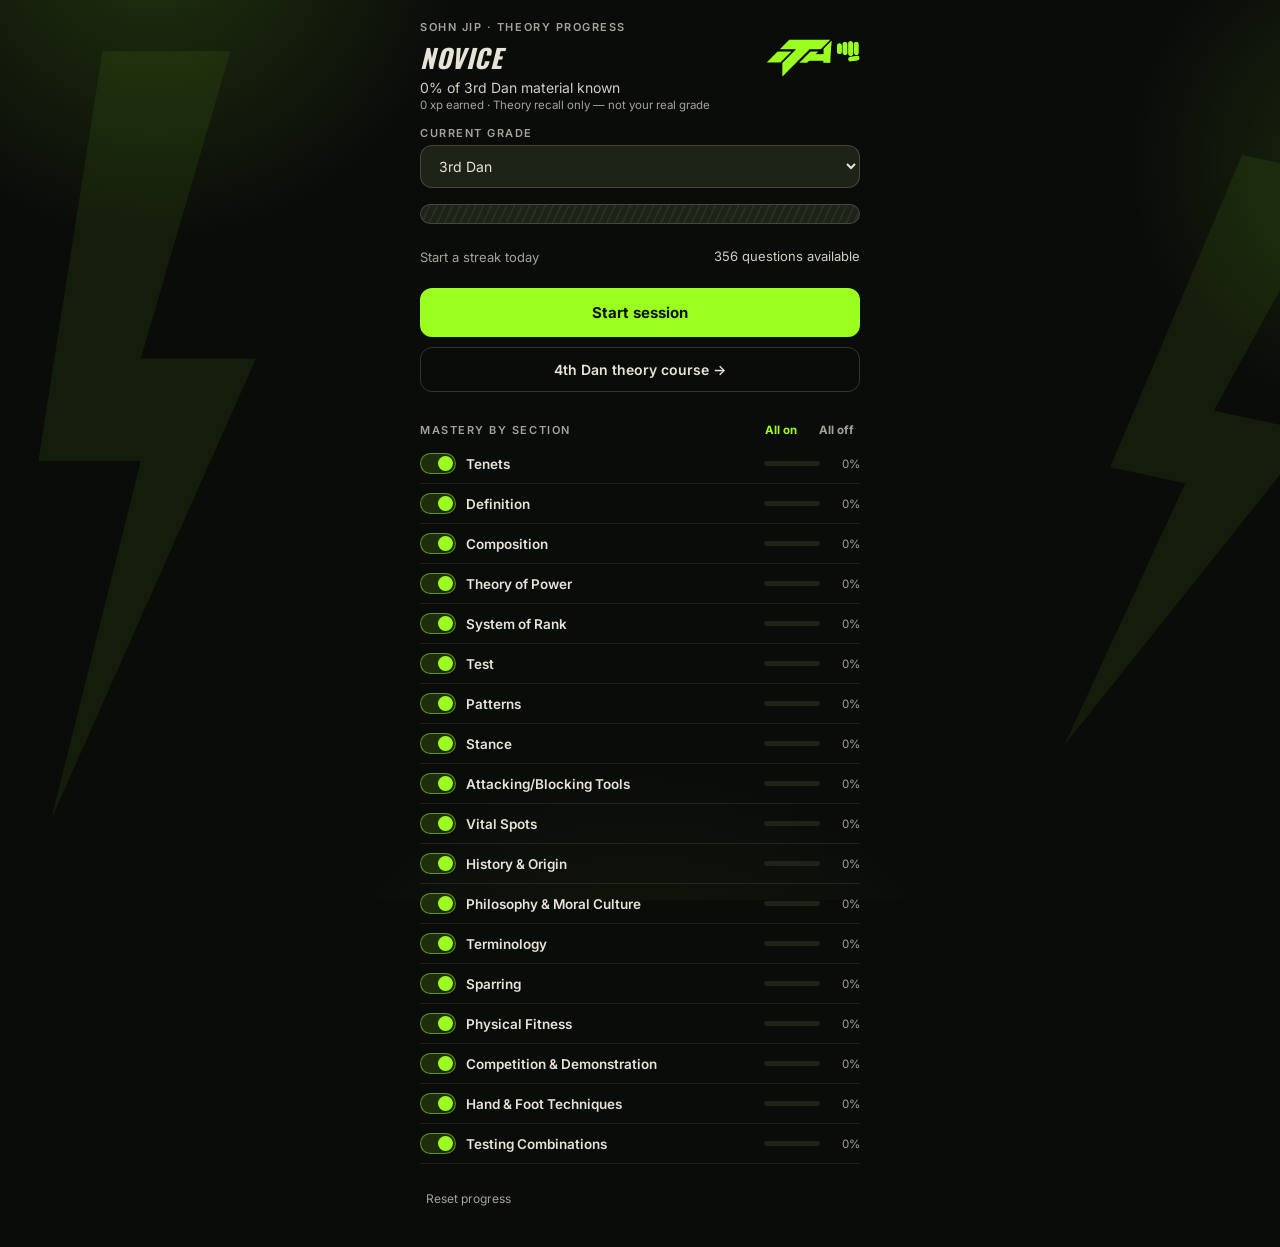
==== index.html @ 13f26f36 "Add course shell and Module 1 (Foundations) - Course view opened from the flashcard home: next-step " ====
<!DOCTYPE html>
<html lang="en">
<head>
<meta charset="UTF-8">
<meta name="viewport" content="width=device-width, initial-scale=1.0, viewport-fit=cover">
<title>Sohn Jip — TKD Theory</title>
<link rel="manifest" href="[data-uri]">
<link rel="apple-touch-icon" href="icon.png">
<meta name="theme-color" content="#0A0C0A">
<link rel="preconnect" href="https://fonts.googleapis.com">
<link rel="preconnect" href="https://fonts.gstatic.com" crossorigin>
<link href="https://fonts.googleapis.com/css2?family=Oswald:wght@500;600;700&family=Inter:wght@400;500;600;700&display=swap" rel="stylesheet">
<link rel="stylesheet" href="course/course.css">
<style>
  :root{
    --ink:#0A0C0A;
    --ink-2:#14170F;
    --ink-3:#1E2318;
    --line: rgba(237,233,223,0.10);
    --line-strong: rgba(237,233,223,0.18);
    --dobok:#E7E3D6;
    --dobok-dim: rgba(231,227,214,0.90);
    --dobok-faint: rgba(231,227,214,0.70);
    --accent:#9BFF1F;
    --accent-soft: rgba(155,255,31,0.14);
    --accent-line: rgba(155,255,31,0.5);
    --red:#A6433A;
    --red-soft: rgba(166,67,58,0.18);
    --green:#5C7A4F;
    --green-soft: rgba(92,122,79,0.18);
    --radius: 16px;
  }
  *{box-sizing:border-box;}
  body{
    margin:0;color:var(--dobok);font-family:'Inter',sans-serif;-webkit-font-smoothing:antialiased;
    background:
      radial-gradient(520px circle at 12% -8%, rgba(155,255,31,0.16), transparent 60%),
      radial-gradient(460px circle at 108% 18%, rgba(155,255,31,0.12), transparent 55%),
      radial-gradient(640px circle at 50% 128%, rgba(155,255,31,0.09), transparent 60%),
      var(--ink);
    background-attachment:fixed;
    min-height:100vh;
  }
  .bg-bolts{position:fixed;inset:0;z-index:0;pointer-events:none;opacity:0.07;overflow:hidden;}
  .voice{font-family:'Oswald',sans-serif;font-weight:600;}
  .voice-caps{font-family:'Oswald',sans-serif;text-transform:uppercase;letter-spacing:0.02em;font-style:italic;}
  #root{max-width:480px;margin:0 auto;min-height:100vh;padding:20px 20px 40px;position:relative;z-index:1;}
  h1,h2,h3{margin:0;font-weight:600;}
  p{margin:0;}
  button{font-family:'Inter',sans-serif;cursor:pointer;border:none;background:none;color:inherit;}
  input[type=text]{font-family:'Inter',sans-serif;}
  .eyebrow{font-size:11px;letter-spacing:0.14em;text-transform:uppercase;color:var(--dobok-faint);font-weight:600;}
  .btn-primary{background:var(--accent);color:#0A1204;font-weight:700;font-size:15px;padding:15px 20px;border-radius:12px;width:100%;text-align:center;transition:transform .15s ease;}
  .btn-primary:active{transform:scale(0.97);}
  .btn-primary:disabled{opacity:0.4;}
  .btn-ghost{background:transparent;border:1px solid var(--line-strong);color:var(--dobok);font-weight:600;font-size:14px;padding:13px 18px;border-radius:12px;width:100%;text-align:center;}
  .btn-ghost:active{background:var(--ink-3);}
  .chip{padding:9px 14px;border-radius:10px;font-size:13px;font-weight:600;border:1px solid var(--line-strong);color:var(--dobok-dim);}
  .chip.active{background:var(--accent-soft);border-color:var(--accent-line);color:var(--accent);}
  .card{background:var(--ink-2);border:1px solid var(--line);border-radius:var(--radius);padding:20px;}
  .opt{display:block;width:100%;text-align:left;padding:14px 16px;border-radius:12px;border:1px solid var(--line-strong);background:var(--ink-3);font-size:14.5px;margin-top:9px;}
  .opt.correct{background:var(--green-soft);border-color:rgba(92,122,79,0.5);color:#D3E6C8;}
  .opt.wrong{background:var(--red-soft);border-color:rgba(166,67,58,0.5);color:#F0BDB6;}
  .opt.dim{opacity:0.45;}
  .type-input{width:100%;padding:14px 16px;border-radius:12px;border:1px solid var(--line-strong);background:var(--ink-3);color:var(--dobok);font-size:15px;margin-top:14px;font-family:'Inter',sans-serif;resize:none;overflow:hidden;line-height:1.4;display:block;}
  .type-input:focus{outline:none;border-color:var(--accent-line);}
  .type-input.correct{background:var(--green-soft);border-color:rgba(92,122,79,0.6);color:#D3E6C8;}
  .type-input.wrong{background:var(--red-soft);border-color:rgba(166,67,58,0.6);color:#F0BDB6;}
  .result-label{font-size:13px;font-weight:700;margin-top:10px;letter-spacing:0.02em;}
  .result-label.correct{color:#8FC97D;}
  .result-label.wrong{color:#E29A92;}
  .topic-toggle{width:36px;height:21px;border-radius:11px;background:var(--ink-3);border:1px solid var(--line-strong);position:relative;flex-shrink:0;padding:0;}
  .topic-toggle .knob{position:absolute;top:2px;left:2px;width:15px;height:15px;border-radius:50%;background:var(--dobok-faint);transition:left .15s ease,background .15s ease;}
  .topic-toggle.on{background:var(--accent-soft);border-color:var(--accent-line);}
  .topic-toggle.on .knob{left:17px;background:var(--accent);}
  .topic-row.off{opacity:0.45;}
  .err{font-size:12.5px;color:#F0BDB6;margin-top:6px;}
  .fade-in{animation:fadeIn .35s ease both;}
  @keyframes fadeIn{from{opacity:0;transform:translateY(6px);}to{opacity:1;transform:translateY(0);}}
  ::selection{background:var(--accent-soft);}
</style>
<script data-goatcounter="https://guckian.goatcounter.com/count"
        async src="//gc.zgo.at/count.js"></script>
</head>
<body>
<svg class="bg-bolts" viewBox="0 0 500 900" preserveAspectRatio="none" xmlns="http://www.w3.org/2000/svg">
  <path d="M40,20 L90,20 L55,140 L100,140 L20,320 L55,180 L15,180 Z" fill="#9BFF1F"/>
  <path d="M460,60 L500,60 L470,160 L510,160 L440,300 L465,190 L435,190 Z" fill="#9BFF1F" transform="rotate(12 470 180)"/>
  <path d="M30,650 L75,650 L45,760 L85,760 L10,880 L40,740 L5,740 Z" fill="#9BFF1F" transform="rotate(-8 45 760)"/>
  <path d="M420,700 L465,700 L435,800 L475,800 L400,900 L430,780 L395,780 Z" fill="#9BFF1F"/>
</svg>
<div id="root"></div>
<script src="course/course.js"></script>
<script src="course/module-1.js"></script>
<script src="course/diagrams.js"></script>
<script src="course/engine.js"></script>
<script>

var GRADE_OPTIONS = [
  {key:"kup10", currentKup:10, patternDan:1, label:"10th Kup — White Belt"},
  {key:"kup9",  currentKup:9,  patternDan:1, label:"9th Kup — Yellow Tag"},
  {key:"kup8",  currentKup:8,  patternDan:1, label:"8th Kup — Yellow Belt"},
  {key:"kup7",  currentKup:7,  patternDan:1, label:"7th Kup — Green Tag"},
  {key:"kup6",  currentKup:6,  patternDan:1, label:"6th Kup — Green Belt"},
  {key:"kup5",  currentKup:5,  patternDan:1, label:"5th Kup — Blue Tag"},
  {key:"kup4",  currentKup:4,  patternDan:1, label:"4th Kup — Blue Belt"},
  {key:"kup3",  currentKup:3,  patternDan:1, label:"3rd Kup — Red Tag"},
  {key:"kup2",  currentKup:2,  patternDan:1, label:"2nd Kup — Red Belt"},
  {key:"kup1",  currentKup:1,  patternDan:1, label:"1st Kup — Black Tag"},
  {key:"dan2",  currentKup:0,  patternDan:2, label:"1st Dan"},
  {key:"dan3",  currentKup:0,  patternDan:3, label:"2nd Dan"},
  {key:"dan4",  currentKup:0,  patternDan:4, label:"3rd Dan"},
  {key:"dan5",  currentKup:0,  patternDan:5, label:"4th Dan"},
  {key:"dan6",  currentKup:0,  patternDan:6, label:"5th Dan"},
  {key:"dan7",  currentKup:0,  patternDan:7, label:"6th Dan (all content)"}
];
function gradeOption(key){
  for(var i=0;i<GRADE_OPTIONS.length;i++){ if(GRADE_OPTIONS[i].key===key) return GRADE_OPTIONS[i]; }
  return GRADE_OPTIONS[12]; // fallback: dan4
}

var TOPICS = {
  tenets: {name:"Tenets", kr:"Jungshin"},
  definition: {name:"Definition", kr:"Jung Eui"},
  composition: {name:"Composition", kr:"Goosung"},
  power: {name:"Theory of Power", kr:"Him Ui Wolli"},
  rank: {name:"System of Rank", kr:"Dan Gup Jedo"},
  test: {name:"Test", kr:"Simsa"},
  patterns: {name:"Patterns", kr:"Tul"},
  stance: {name:"Stance", kr:"Sogi"},
  tools: {name:"Attacking/Blocking Tools", kr:"Boowi"},
  vitals: {name:"Vital Spots", kr:"Kupso"},
  history: {name:"History & Origin", kr:"Yoksa"},
  philosophy: {name:"Philosophy & Moral Culture", kr:"Chul Hak"},
  terminology: {name:"Terminology", kr:"Yongo"},
  sparring: {name:"Sparring", kr:"Matsogi"},
  physical_fitness: {name:"Physical Fitness", kr:"Chae Ryok"},
  competition: {name:"Competition & Demonstration", kr:"KyongGi"},
  techniques: {name:"Hand & Foot Techniques", kr:"Kisul"},
  combinations: {name:"Testing Combinations", kr:"Gibon Yonsup"}
};

var DATA = [
{id:"t01",topic:"tenets",q:"What are the five tenets of Taekwon-Do, in order?",a:"Courtesy, Integrity, Perseverance, Self-Control, Indomitable Spirit.",short:"Courtesy, Integrity, Perseverance, Self-Control, Indomitable Spirit",mcOnly:true,hook:"Acronym: C-I-P-S-I. \"Careful Instructors Praise Strong Individuals.\"",distractors:["Courtesy, Honesty, Perseverance, Self-Control, Indomitable Spirit","Courtesy, Integrity, Patience, Self-Control, Indomitable Spirit","Respect, Integrity, Perseverance, Self-Control, Fighting Spirit"],kup:9},
{id:"t02",topic:"tenets",q:"Korean term for the Tenets of Taekwon-Do as a whole?",a:"Taekwon-Do Jungshin.",short:"Taekwon-Do Jungshin",accept:["jungshin"],kind:"korean",hook:"Jungshin = whole spirit. Think \"genuine\" spirit — Jung-shin, genu-ine.",kup:9},
{id:"t03",topic:"tenets",q:"Korean term for Courtesy?",a:"Ye Ui.",short:"Ye Ui",accept:["ye ui","yeui"],kind:"korean",hook:"Ye Ui opens the list of five tenets — courtesy always comes first, before integrity, perseverance, self-control, and indomitable spirit.",kup:9},
{id:"t04",topic:"tenets",q:"Korean term for Integrity?",a:"Yom Chi.",short:"Yom Chi",accept:["yom chi","yomchi"],kind:"korean",hook:"Yom Chi — think \"true chi\", your inner energy staying honest.",kup:9},
{id:"t05",topic:"tenets",q:"Korean term for Perseverance?",a:"In Nae.",short:"In Nae",accept:["in nae","innae"],kind:"korean",hook:"In Nae is third of the five tenets — right after integrity, right before self-control.",kup:9},
{id:"t06",topic:"tenets",q:"Korean term for Self-Control?",a:"Guk Gi.",short:"Guk Gi",accept:["guk gi","gukgi"],kind:"korean",hook:"Guk Gi is fourth of the five tenets — self-control, right before the final test of indomitable spirit.",kup:9},
{id:"t07",topic:"tenets",q:"Korean term for Indomitable Spirit?",a:"Baekjul Boolgul.",short:"Baekjul Boolgul",accept:["baekjul","boolgul","boogul"],kind:"korean",hook:"Baekjul Boolgul — imagine a bull (\"bool\") charging at its goal, unbreakable.",kup:9},
{id:"t08",topic:"tenets",q:"How many elements of courtesy does the encyclopaedia list for students to practise?",a:"Nine.",short:"Nine",accept:["nine","9"],kind:"number",hook:"Nine elements — same sacred number as the 9 Dan degrees (3×3)."},
{id:"t09",topic:"tenets",q:"Whose story illustrates Perseverance — learning from a spider before freeing Scotland?",a:"Robert the Bruce.",short:"Robert the Bruce",accept:["robert","bruce"],kind:"name",hook:"The spider spun its web six times before succeeding — try, try again."},
{id:"t10",topic:"tenets",q:"Lao-Tzu is quoted on Self-Control: the stronger is the person who wins over ___?",a:"Oneself, rather than someone else.",short:"Oneself",accept:["oneself","himself","yourself","self"],hook:"Lao-Tzu's line: beating your own reflection in the mirror matters more than beating others."},
{id:"t11",topic:"tenets",q:"What historical last stand illustrates Indomitable Spirit?",a:"Leonidas and the 300 Spartans at Thermopylae.",short:"Leonidas and the 300 Spartans",accept:["leonidas","300 spartans","spartans","thermopylae"],kind:"name",hook:"The film \"300\" — vastly outnumbered, still didn't yield. That's the image."},
{id:"t12",topic:"tenets",q:"Confucius is quoted on Indomitable Spirit — what does he call an act of cowardice?",a:"Failing to speak out against injustice.",short:"Failing to speak out against injustice",mcOnly:true,hook:"Staying silent while someone's wronged is itself framed as the coward's act.",distractors:["Losing a sparring match without complaint","Bowing incorrectly to a senior instructor","Forgetting the words of a pattern"]},
{id:"t13",topic:"tenets",q:"Name one example the text gives of an instructor lacking Integrity.",a:"Any of: misrepresenting techniques from lack of knowledge, camouflaging bad technique with a luxurious school or flattery, teaching for materialistic gain.",short:"Teaching for materialistic gain",mcOnly:true,hook:"Picture an instructor with dollar signs where the black belt should be.",distractors:["Training students too hard physically","Failing to demonstrate a technique perfectly","Losing to a lower grade in sparring"],kup:4},

{id:"d01",topic:"definition",q:"What does \"Tae\" mean?",a:"To jump or fly — to kick or smash with the foot.",short:"Jump or fly — kick with the foot",accept:["jump","fly","kick"],hook:"\"Tae\" — like \"take off\": leaping to kick."},
{id:"d02",topic:"definition",q:"What does \"Kwon\" mean?",a:"The fist — to punch or destroy with hand or fist.",short:"The fist — to punch",accept:["fist","punch"],hook:"\"Kwon\" — think Bruce Lee's fist, a striking \"Kwon\"."},
{id:"d03",topic:"definition",q:"What does \"Do\" mean?",a:"An art or way — the right way, built and paved by the sages of the past.",short:"An art or way",accept:["art","way"],hook:"\"Do\" — same suffix as Judo, Hapkido: \"the Way\", not just technique."},
{id:"d04",topic:"definition",q:"Taken together, what does \"Taekwon-Do\" indicate?",a:"The mental training and techniques of unarmed combat for self-defence and health.",short:"Mental training and unarmed combat techniques",mcOnly:true,hook:"Chain the three roots together: Tae (kick) + Kwon (fist) + Do (way) = the mental art of unarmed combat.",distractors:["Physical conditioning and weapons training","Meditation and armed combat techniques","Competitive sport and self-defence law"]},
{id:"d05",topic:"definition",q:"The encyclopaedia says the nearest description of Taekwon-Do is almost a ___?",a:"A cult.",short:"A cult",accept:["cult"],hook:"An oddly strong word choice — \"cult\" level devotion, not just a hobby."},
{id:"d06",topic:"definition",q:"What must always be stressed, to prevent Taekwon-Do being misused as a lethal weapon?",a:"Mental training.",short:"Mental training",accept:["mental training"],hook:"Same answer as what Tae+Kwon+Do point to together — the mental half of the art."},
{id:"d07",topic:"definition",q:"True or false — the text claims mastery lets you kill a wild bull bare-handed.",a:"False. It explicitly says that is not what mastery implies.",short:"False",accept:["false"],kind:"yesno",hook:"No bull — literally. A myth the book explicitly shoots down."},

{id:"c01",topic:"composition",q:"What five elements compose Taekwon-Do?",a:"Fundamental Movements, Patterns, Dallyon, Sparring, Self-Defence Techniques.",short:"Fundamental Movements, Patterns, Dallyon, Sparring, Self-Defence",mcOnly:true,hook:"Acronym: F-P-D-S-S. \"Fit Panthers Do Special Stunts.\"",distractors:["Fundamental Movements, Patterns, Meditation, Sparring, Self-Defence","Stances, Patterns, Dallyon, Sparring, Self-Defence","Fundamental Movements, Patterns, Dallyon, Competition, Self-Defence"],kup:3},
{id:"c02",topic:"composition",q:"Korean term for Composition of Taekwon-Do?",a:"Taekwon-Do Goosung.",short:"Taekwon-Do Goosung",accept:["goosung"],kind:"korean",hook:"Goosung names the whole five-part cycle (movements, patterns, dallyon, sparring, self-defence) — not just one piece of it."},
{id:"c03",topic:"composition",q:"In the military parallel, what does Fundamental Movements correspond to?",a:"An individual soldier's basic training.",short:"Individual soldier's basic training",accept:["basic training","individual"],hook:"Same as boot camp — basic training before anything else."},
{id:"c04",topic:"composition",q:"In the military parallel, what does Dallyon correspond to?",a:"Maintenance of equipment.",short:"Maintenance of equipment",accept:["maintenance","equipment"],hook:"Dallyon shows up twice in your syllabus: here as maintenance of equipment, and later in Red Tag terminology as Conditioning — same word, same idea of upkeep, applied to gear here and to the body there."},
{id:"c05",topic:"composition",q:"In the military parallel, what does Patterns correspond to?",a:"Platoon tactics.",short:"Platoon tactics",accept:["platoon"],hook:"Patterns = choreographed platoon movements, drilled as a unit."},
{id:"c06",topic:"composition",q:"In the military parallel, what does Sparring correspond to?",a:"Field exercises in simulated combat.",short:"Field exercises in simulated combat",accept:["field exercise","simulated combat"],hook:"Sparring = simulated combat, i.e. war games before the real thing."},
{id:"c07",topic:"composition",q:"In the military parallel, what does Self-Defence correspond to?",a:"Actual combat.",short:"Actual combat",accept:["actual combat","combat"],hook:"Self-defence = no more practice — this is the real deal."},
{id:"c08",topic:"composition",q:"The cycle of Taekwon-Do's composition is said to have no beginning or end, like what?",a:"The Deity.",short:"The Deity",accept:["deity","god"],hook:"Picture an infinity symbol — no start, no end, same as how a deity is described."},

{id:"p01",topic:"power",q:"What percentage of their potential does the average person use, per the Theory of Power?",a:"10 to 20 percent.",short:"10 to 20 percent",accept:["10","20"],kind:"number",hook:"Same idea as the old \"we only use 10% of our brain\" myth — applied to physical power here."},
{id:"p02",topic:"power",q:"Name the six factors that produce power.",a:"Reaction Force, Concentration, Equilibrium, Breath Control, Mass, Speed.",short:"Reaction Force, Concentration, Equilibrium, Breath Control, Mass, Speed",mcOnly:true,hook:"Acronym: R-C-E-B-M-S. \"Really Cool Elephants Breathe Mighty Sighs.\"",distractors:["Reaction Force, Concentration, Balance, Breath Control, Mass, Speed","Reaction Force, Focus, Equilibrium, Breath Control, Mass, Speed","Reaction Force, Concentration, Equilibrium, Timing, Mass, Speed"]},
{id:"p03",topic:"power",q:"Korean term for Reaction Force?",a:"Bandong Ryok.",short:"Bandong Ryok",accept:["bandong"],kind:"korean",hook:"Bandong Ryok has two parts: Bandong (reaction) plus Ryok (force) — mirroring the Newton's-law explanation you already learned: equal and opposite.",kup:2},
{id:"p04",topic:"power",q:"What physical law underlies Reaction Force?",a:"Newton's Law — every force has an equal and opposite force.",short:"Newton's Law",accept:["newton"],hook:"Newton's 3rd law — the same one everyone learns in school: equal and opposite.",kup:2},
{id:"p05",topic:"power",q:"In a reverse punch, what does the pulling hand do to add reaction force?",a:"It's pulled sharply back to the hip at the moment of impact.",short:"Pulled sharply to the hip",accept:["hip"],hook:"Like a slingshot — pulling one hand back loads the other's launch.",kup:2},
{id:"p06",topic:"power",q:"Korean term for Concentration?",a:"Jip Joong.",short:"Jip Joong",accept:["jip joong","dip joong"],kind:"korean",hook:"Jip Joong is the two-syllable version of the water-hose analogy in the explanation above: concentrate the force onto the smallest point.",kup:2},
{id:"p07",topic:"power",q:"Why does a smaller water-hose outlet produce a stronger jet — and how does that relate to Concentration?",a:"Force focused on a smaller area increases its effect; blows are concentrated onto the smallest possible target area of the tool.",short:"Force on a smaller area is stronger",mcOnly:true,hook:"The garden-hose trick — cover the end with your thumb, the jet gets stronger.",distractors:["Force spread over a wider area is stronger","Speed matters more than target size","Larger tools always generate more force"],kup:2},
{id:"p08",topic:"power",q:"Korean term for Equilibrium?",a:"Kyun Hyung.",short:"Kyun Hyung",accept:["kyun hyung"],kind:"korean",hook:"Kyun Hyung is the only Theory of Power term for balance — pair it with dynamic and static stability, the two types you already learned.",kup:2},
{id:"p09",topic:"power",q:"What two types of stability make up Equilibrium?",a:"Dynamic stability and static stability.",short:"Dynamic and static stability",accept:["dynamic","static"],hook:"Static TV noise (still) vs. a dynamic duo (moving) — two kinds of stability.",kup:2},
{id:"p10",topic:"power",q:"At the point of impact, where should the heel of the rear foot be?",a:"Never off the ground.",short:"Never off the ground",accept:["ground","floor"],hook:"\"Roots planted\" — like a tree, the heel never lifts.",kup:2},
{id:"p11",topic:"power",q:"Korean term for Breath Control?",a:"Hohup Jojul.",short:"Hohup Jojul",accept:["hohup"],kind:"korean",hook:"Hohup Jojul — \"Ho-hup!\" is basically the sound of a sharp exhale.",kup:2},
{id:"p12",topic:"power",q:"What is the key breathing rule at the moment of impact?",a:"Never inhale while focusing a block or blow — exhale sharply instead.",short:"Never inhale at impact",accept:["exhale","inhale"],hook:"Same idea as a kiai shout — always sharp exhale, never a gasp in.",kup:2},
{id:"p13",topic:"power",q:"Korean term for Mass?",a:"Zilyang.",short:"Zilyang",accept:["zilyang"],kind:"korean",hook:"Zilyang — picture a weightlifter groaning under heavy \"z\" mass.",kup:2},
{id:"p14",topic:"power",q:"How is body weight increased during a blow, per the Mass principle?",a:"By turning the hip and using a springing knee action — raising the hip, then dropping it at impact.",short:"Hip rotation and knee spring",mcOnly:true,hook:"Same motion as a baseball swing — hip torque driving the follow-through.",distractors:["Shoulder rotation and elbow snap","Forward lean and arm extension","Foot pivot and ankle flex"],kup:2},
{id:"p15",topic:"power",q:"To properly increase body weight, the moving foot should trace which shape — sine wave or sawtooth wave?",a:"A sine wave.",short:"Sine wave",accept:["sine"],hook:"Literally a wave shape — smooth ocean swell, not jagged sawteeth.",kup:2},
{id:"p16",topic:"power",q:"Korean term for Speed?",a:"Sokdo.",short:"Sokdo",accept:["sokdo"],kind:"korean",hook:"Sokdo is the shortest of the six Theory of Power terms — short word, for the simplest idea: raw speed.",kup:2},
{id:"p17",topic:"power",q:"What is the power formula given in the Theory of Power?",a:"P = 1/2 MV\u00b2 — power equals half of mass times velocity squared.",short:"P = 1/2 MV\u00b2",accept:["mv","1/2","half"],hook:"Same formula shape as kinetic energy in physics class — half mass times velocity squared.",kup:2},
{id:"p18",topic:"power",q:"If speed triples while mass stays constant, by what factor does power increase?",a:"By a factor of nine (speed is squared in the formula).",short:"Nine",accept:["nine","9"],kind:"number",hook:"Speed is squared in the formula: 3² = 9."},
{id:"p19",topic:"power",q:"If mass triples while speed stays constant, by what factor does power increase?",a:"By a factor of three.",short:"Three",accept:["three","3"],kind:"number",hook:"Mass isn't squared — tripling it just triples the power, no more."},
{id:"p20",topic:"power",q:"The 1973 MIT Strobo experiment found kick execution time was shorter than what?",a:"Normal human reflex time — meaning some kicks can't be blocked by reaction alone.",short:"Normal reflex time",accept:["reflex"],hook:"Faster than you can blink — that's the whole point of the finding."},
{id:"p21",topic:"power",q:"What was normal reflex time found to be, at the quickest?",a:"About two-tenths (0.2) of a second.",short:"About 0.2 seconds",accept:["0.2","2/10","0,2"],kind:"number",hook:"About the time it takes to blink an eye."},
{id:"p22",topic:"power",q:"Why should a student watch the opponent's eyes rather than their limbs?",a:"Because technique execution can be faster than reflex time, so the attack must be read before it starts.",short:"Technique is faster than reflex — must be read early",mcOnly:true,hook:"Poker players read eyes, not hands — same logic here.",distractors:["Reflex is always faster than technique","Eye contact has no tactical value","Watching the hands gives the earliest warning"]},

{id:"r01",topic:"rank",q:"Korean term for System of Rank?",a:"Dan Gup Jedo.",short:"Dan Gup Jedo",accept:["dan gup jedo","dan gup"],kind:"korean",hook:"Dan Gup Jedo literally names the two halves of the ranking ladder: Dan (degree) and Gup (grade) — the term describes exactly what it is."},
{id:"r02",topic:"rank",q:"How many total ranks make up the promotional scale?",a:"Nineteen — ten gups and nine dans.",short:"Nineteen",accept:["19","nineteen"],kind:"number",hook:"10 gups + 9 dans = 19 — one shy of 20, always still climbing."},
{id:"r03",topic:"rank",q:"Which gup is lowest, and which is highest?",a:"10th grade is lowest, 1st grade is highest.",short:"10th lowest, 1st highest",keywordGroups:[["10th"],["1st"]],accept:["10th","1st"],kind:"number",hook:"Countdown like a rocket launch: 10...9...8... — closer to 1 means closer to black belt."},
{id:"r04",topic:"rank",q:"Why is the number 9 considered significant for the degree system?",a:"9 is 3 x 3, and 3 is the most esteemed number in Oriental philosophy — heaven, mortals, earth.",short:"3 x 3 — three is the most esteemed number",accept:["3","three","9"],hook:"3×3 — same triple structure as the trigrams on the Korean flag (heaven, earth, human).",kup:1},
{id:"r05",topic:"rank",q:"What mathematical property of 9 does the text point out?",a:"Multiply 9 by any single digit and the resulting digits always sum to 9.",short:"Digits of any multiple of 9 sum to 9",mcOnly:true,hook:"The classic school math trick: any multiple of 9, digits always sum back to 9.",distractors:["Digits of any multiple of 3 sum to 9","9 cannot be divided evenly by any number","Multiples of 9 always end in an even digit"]},
{id:"r06",topic:"rank",q:"Per the text, is a 1st degree black belt an expert or a novice?",a:"A novice — merely a starting point, the foundation only.",short:"Novice",accept:["novice"],hook:"Getting your black belt is like tying your shoes for the first proper run — the start, not the finish."},
{id:"r07",topic:"rank",q:"At which degree does a student cross into the \"expert\" class?",a:"4th degree.",short:"4th degree",accept:["4th","fourth"],hook:"4 legs make a stable table — 4th degree is where the foundation becomes solid enough to call \"expert\"."},
{id:"r08",topic:"rank",q:"Which degrees make up the \"masters\" class?",a:"7th through 9th degree.",short:"7th to 9th degree",accept:["7th","9th","seventh","ninth"],hook:"Like the 9th inning — the final stretch, reserved for masters closing out the game."},
{id:"r09",topic:"rank",q:"Total hours required by the 18-month course (1.5 hrs/day, 6 days/week)?",a:"702 hours.",short:"702 hours",accept:["702"],kind:"number",hook:"702 — treat it like a memorable phone code, three digits at a glance."},
{id:"r10",topic:"rank",q:"Total hours required by the 12-month course (4 hrs/day, 6 days/week)?",a:"1248 hours.",short:"1248 hours",accept:["1248"],kind:"number",hook:"1248 — a doubling sequence: 1, 2, 4, 8."},

{id:"e01",topic:"test",q:"Who conducts grade (gup) testing?",a:"The student's own gym or dojang.",short:"The student's own gym",accept:["gym","dojang"],hook:"Same as any school test set by your own teacher — no external board involved yet."},
{id:"e02",topic:"test",q:"Who conducts degree testing up to 3rd Dan?",a:"A promotion board of 3 to 7 members from the national association or federation.",short:"A board of 3 to 7 members",accept:["3","7","board"],hook:"Picture a small judging panel, like a handful of competition judges."},
{id:"e03",topic:"test",q:"Who tests 4th to 8th degree?",a:"The promotion committee of the International Taekwon-Do Federation.",short:"ITF promotion committee",accept:["itf","international taekwon-do federation","promotion committee"],hook:"Once you hit 4th degree, your test \"goes international\" — local gym to global federation."},
{id:"e04",topic:"test",q:"How is 9th degree granted?",a:"By unanimous consent of a 9-member special committee, all holders of 7th or 8th degree.",short:"9 members, 7th/8th degree holders",accept:["9","nine","unanimous"],hook:"Mirrors a supreme-court-style council — a small high-ranking panel."},
{id:"e05",topic:"test",q:"Is the power test permitted for children?",a:"No — it's strictly prohibited, due to risk of bone or muscle damage.",short:"No",accept:["no"],kind:"yesno",hook:"Obvious child-safety logic — same reasoning as a seatbelt law."},
{id:"e06",topic:"test",q:"How high may an instructor test students, relative to their own degree?",a:"Up to half their own degree — e.g. a 4th Dan may test up to 2nd.",short:"Half their own degree",accept:["half"],hook:"An instructor can only pass on half of what they hold."},
{id:"e07",topic:"test",q:"What is the passing mark for a grade or degree test?",a:"60 points.",short:"60 points",accept:["60"],kind:"number",hook:"Same as school grading — 60% is a classic pass line."},
{id:"e08",topic:"test",q:"What happens for every 10 points above or below the passing mark?",a:"Automatic promotion or reduction accordingly.",short:"Automatic promotion or reduction",accept:["promotion","reduction","10"],hook:"Like a video game — score thresholds bump your level up or down automatically."},
{id:"e09",topic:"test",q:"What is the highest gup a 1st Dan instructor may teach?",a:"5th grade.",short:"5th grade",accept:["5th"],kind:"number",hook:"1st Dan = half of the entry grade (10th) → 5th."},
{id:"e10",topic:"test",q:"What is the highest gup a 3rd Dan instructor may teach?",a:"1st grade.",short:"1st grade",accept:["1st"],kind:"number",hook:"3rd Dan almost reaches the very top gup (1st) — same half-your-degree logic scaled up."},
{id:"e11",topic:"test",q:"What's the minimum degree to qualify as an International (Class A) umpire?",a:"4th degree, plus passing the ITF umpire course and having match experience.",short:"4th degree",accept:["4th"],kind:"number",hook:"Same \"4th = expert\" marker as the rank system — expert enough to judge internationally."},
{id:"e12",topic:"test",q:"What's the minimum degree to qualify as a National (Class B) umpire?",a:"2nd degree, qualified by the parent association.",short:"2nd degree",accept:["2nd"],kind:"number",hook:"National umpire — one tier below the international bar."},
{id:"e13",topic:"test",q:"What must an umpire wear when judging?",a:"White long-sleeved shirt, solid blue tie, blue pants, white shoes, white socks.",short:"White shirt, blue tie, blue pants, white shoes",mcOnly:true,hook:"Think of a referee's kit — clean, formal, blue-and-white like the ITF flag.",distractors:["Black shirt, red tie, black pants, white shoes","White shirt, black tie, white pants, black shoes","Blue shirt, white tie, blue pants, black shoes"]},
{id:"pn01",topic:"patterns",q:"What does the pattern CHON-JI mean, and how many movements does it have?",a:"\"Heaven and Earth\" — interpreted as the creation of the world. It has 19 movements and is the first pattern, practised from 9th grade.",short:"Heaven and Earth, 19 movements",keywordGroups:[["heaven"],["earth"],["19"]],hook:"Literally: heaven (Chon) and earth (Ji) — the very beginning, fittingly the first pattern taught.",kup:9},
{id:"pn02",topic:"patterns",q:"Who is the pattern DAN-GUN named after?",a:"Dan-Gun, the legendary founder of Korea, said to have founded the nation in 2333 BC.",short:"The legendary founder of Korea",kind:"phrase",hook:"Same name as the pattern — the founder of the whole nation, fittingly an early pattern.",kup:8},
{id:"pn03",topic:"patterns",q:"Who is the pattern DO-SAN named after, and what do its 24 movements represent?",a:"The patriot Ahn Chang-Ho (1876–1938); the 24 movements represent his life devoted to Korean education and independence.",short:"Ahn Chang-Ho",keywordGroups:[["chang"],["24"]],kind:"phrase",hook:"Do-San's 24 movements mark his whole life's devotion to education — same movement count as Se-Jong's pattern, but for a completely different reason (there, it's the 24 letters of the alphabet).",kup:7},
{id:"pn04",topic:"patterns",q:"Who was Won-Hyo, and when did he introduce Buddhism to the Silla Dynasty?",a:"The noted monk who introduced Buddhism to the Silla Dynasty in 686 AD.",short:"A monk who introduced Buddhism to Silla, 686 AD",kind:"phrase",keywords:["monk","buddhism","silla","686"],hook:"Unlike Do-San or Toi-Gye, which use a pseudonym, Won-Hyo is the monk's actual name — no translation layer to remember.",kup:6},
{id:"pn05",topic:"patterns",q:"Who is YUL-GOK named after, and what do its 38 movements represent?",a:"The pseudonym of philosopher and scholar Yi I (1536–1584), \"the Confucius of Korea\"; the 38 movements refer to his birthplace on the 38th parallel.",short:"Yi I, 38th parallel",keywordGroups:[["yi i","confucius"],["38"]],kind:"number",hook:"38 movements, 38th parallel — the number is literally his birthplace latitude.",kup:5},
{id:"pn06",topic:"patterns",q:"Who is JOONG-GUN named after, and what do the 32 movements represent?",a:"Patriot Ahn Joong-Gun, who assassinated Hiro-Bumi Ito, first Japanese governor-general of Korea; the 32 movements represent his age at execution.",short:"Ahn Joong-Gun, age 32 at execution",keywordGroups:[["joong"],["32"]],kind:"number",hook:"32 = his age at execution. A short, unfinished number for a life cut short.",kup:4},
{id:"pn07",topic:"patterns",q:"Who is TOI-GYE named after, and what do its 37 movements represent?",a:"Pen name of scholar Yi Hwang (16th century), authority on neo-Confucianism; the 37 movements refer to his birthplace on the 37th parallel.",short:"Yi Hwang, 37th parallel",keywordGroups:[["hwang"],["37"]],kind:"number",hook:"Toi-Gye, Yul-Gok — both scholar patterns encode their birthplace latitude directly into the movement count.",kup:3},
{id:"pn08",topic:"patterns",q:"What does the pattern HWA-RANG refer to, and what do its 29 movements represent?",a:"The Hwa-Rang youth group from the Silla Dynasty (early 7th century); the 29 movements refer to the 29th Infantry Division, where Taekwon-Do matured.",short:"Hwa-Rang youth group, 29th Infantry Division",keywordGroups:[["hwarang","youth"],["29"]],kind:"phrase",hook:"29th Infantry Division is where Taekwon-Do matured — same number as the pattern's movements.",kup:2},
{id:"pn09",topic:"patterns",q:"Who is CHOONG-MOO named after, and why does the pattern end with a left-hand attack?",a:"Admiral Yi Soon-Sin, inventor of the first armoured battleship (Kobukson) in 1592; it ends left-handed to symbolize his death before his full potential could be shown.",short:"Admiral Yi Soon-Sin",keywordGroups:[["soonsin"],["death","die","died","killed"]],kind:"phrase",hook:"Kobukson — the \"turtle ship\" — is considered a forerunner of the modern submarine.",kup:1},
{id:"pn10",topic:"patterns",q:"Who is KWANG-GAE named after, and what do its 39 movements represent?",a:"Kwang-Gae-Toh-Wang, 19th King of the Koguryo Dynasty, who regained lost territories including much of Manchuria; the 39 movements refer to 391 AD, the year he took the throne.",short:"19th King of Koguryo, 391 AD",keywordGroups:[["koguryo","king"],["391"]],kind:"number",hook:"391 AD → \"39\" movements. Chop off the last digit of the year and you get the count.",dan:1},
{id:"pn11",topic:"patterns",q:"Who is PO-EUN named after?",a:"Chong Mong-Chu (1400), a loyal subject, poet, and pioneer in physics, famed for a poem about unwavering loyalty.",short:"Chong Mong-Chu",kind:"phrase",hook:"Po-Eun's poem about unwavering loyalty is one of Korea's most quoted lines — loyalty is the whole story here.",dan:1},
{id:"pn12",topic:"patterns",q:"Who is GE-BAEK named after?",a:"A great general in the Baek Je Dynasty (660 AD), known for severe and strict military discipline.",short:"A general in the Baek Je Dynasty",kind:"phrase",hook:"660 AD, Baek Je — a general remembered purely for iron discipline.",dan:1},
{id:"pn13",topic:"patterns",q:"Who is EUI-AM named after, and what do the 45 movements represent?",a:"Son Byong Hi, leader of the March 1, 1919 independence movement; the 45 movements refer to his age when he renamed Dong Hak to Chondo Kyo in 1905.",short:"Son Byong Hi, age 45",keywordGroups:[["byong"],["45"]],kind:"number",hook:"45 = his age when he renamed his movement — a name change marking a turning point.",dan:2},
{id:"pn14",topic:"patterns",q:"Who is CHOONG-JANG named after, and why does it end with a left-hand attack?",a:"General Kim Duk Ryang of the Lee Dynasty; it ends left-handed to symbolize his tragic death at 27, before reaching full maturity.",short:"General Kim Duk Ryang, died at 27",keywordGroups:[["ryang"],["27"]],kind:"number",hook:"27 — a tragically young number, matching the pattern's mournful left-hand ending.",dan:2},
{id:"pn15",topic:"patterns",q:"What does the philosophical idea of JUCHE represent?",a:"That man is the master of everything and decides his own destiny; the diagram represents Baekdu Mountain.",short:"Man is the master of his own destiny",kind:"phrase",hook:"Juche — \"you check\" your own destiny. Self-determination is the whole idea.",dan:2},
{id:"pn16",topic:"patterns",q:"What historical date does SAM-IL denote, and what do its 33 movements represent?",a:"March 1, 1919, the start of Korea's independence movement; the 33 movements stand for the 33 patriots who planned it.",short:"March 1, 1919; 33 patriots",keywordGroups:[["1919","march"],["33"]],kind:"number",hook:"33 patriots, March 1st — the date is baked directly into the movement count.",dan:3},
{id:"pn17",topic:"patterns",q:"Who is YOO-SIN named after, and what do the 68 movements represent?",a:"General Kim Yoo Sin, a Silla Dynasty commander; the 68 movements refer to 668 AD, the year Korea was united.",short:"General Kim Yoo Sin, 668 AD",keywordGroups:[["yoosin","yoo sin"],["668"]],kind:"number",hook:"668 AD unification → \"68\" movements. Same trick as Kwang-Gae: last two digits of the year.",dan:3},
{id:"pn18",topic:"patterns",q:"Who is CHOI-YONG named after?",a:"General Choi Yong, Premier and Commander-in-Chief during the 14th-century Koryo Dynasty, executed by his own subordinate commanders.",short:"General Choi Yong",kind:"phrase",hook:"Choi Yong — betrayed by his own men. A general undone from within.",dan:3},
{id:"pn19",topic:"patterns",q:"Who is YON-GAE named after, and what do the 49 movements represent?",a:"General Yon Gae Somoon of the Koguryo Dynasty; the 49 movements refer to 649 AD, when he forced the Tang Dynasty out after destroying nearly 300,000 of their troops.",short:"General Yon Gae Somoon, 649 AD",keywordGroups:[["somoon","yongae"],["649"]],kind:"number",hook:"649 AD, ~300,000 troops destroyed — the movement count (49) is the year's last two digits again.",dan:4},
{id:"pn20",topic:"patterns",q:"Who is UL-JI named after, and what do the 42 movements represent?",a:"General Ul-Ji Moon Dok, who defeated a nearly one-million-strong Tang invasion force in 612 AD using guerrilla tactics; the 42 movements represent the author's age when he designed the pattern.",short:"General Ul-Ji Moon Dok, 612 AD",keywordGroups:[["ulji","moondok"],["612"]],kind:"phrase",hook:"612 AD, ~1 million invaders — but here the movement count (42) is the founder's own age, not the year.",dan:4},
{id:"pn21",topic:"patterns",q:"Who is MOON-MOO named after, and what do the 61 movements represent?",a:"The 30th king of the Silla Dynasty, buried at sea by his own will to defend Korea against Japan; the 61 movements refer to 661 AD, when he took the throne.",short:"The 30th king of Silla, 661 AD",keywordGroups:[["silla","king"],["661"]],kind:"number",hook:"661 AD → \"61\" movements — same last-two-digits pattern as several others.",dan:4},
{id:"pn22",topic:"patterns",q:"Who is SO-SAN named after, and what do the 72 movements represent?",a:"The monk Choi Hyong Ung (1520–1604), who organized a corps of monk soldiers; the 72 movements represent his age when he did so.",short:"Monk Choi Hyong Ung, age 72",keywordGroups:[["hyong","choi"],["72"]],kind:"number",hook:"72 = his age organizing monk soldiers — a late-life act of resistance.",dan:5},
{id:"pn23",topic:"patterns",q:"Who is SE-JONG named after, and what do its 24 movements represent?",a:"King Se-Jong, who invented the Korean alphabet in 1443; the 24 movements refer to the 24 letters of that alphabet.",short:"King Se-Jong, 24 Korean letters",keywordGroups:[["jong"],["24"]],kind:"number",hook:"24 letters, 24 movements — the alphabet and the pattern mirror each other exactly.",dan:5},
{id:"pn24",topic:"patterns",q:"What does the pattern TONG-IL denote?",a:"The resolution of the unification of Korea, which has been divided since 1945.",short:"Unification of Korea",kind:"phrase",hook:"Tong-Il = \"unification\" — the very last pattern in the syllabus, symbolizing the end goal.",dan:6},
{id:"pn25",topic:"patterns",q:"How many patterns are there in Taekwon-Do in total?",a:"Twenty-four.",short:"Twenty-four",kind:"number",hook:"24 patterns for 24 hours — same number as the letters in Se-Jong's alphabet, easy to cross-reference."},
{id:"pn26",topic:"patterns",q:"Why are there specifically 24 patterns?",a:"The 24 patterns represent 24 hours — one full day — symbolizing the founder's entire life.",short:"They represent 24 hours, one day",kind:"phrase",hook:"24 hours = 24 patterns = one full day = a symbolic whole life."},
{id:"pn27",topic:"patterns",q:"What is the Korean word for \"Pattern\"?",a:"Tul.",short:"Tul",kind:"korean",hook:"Tul — short, blunt word, like a tool being drawn and used."},
{id:"pn28",topic:"patterns",q:"All pattern diagrams in the encyclopaedia assume the student is facing which direction?",a:"Direction \"D\".",short:"Direction D",kind:"phrase",mcOnly:true,hook:"Picture a compass — the student is always oriented toward point D on the diagram."},
{id:"st01",topic:"stance",q:"What is the Korean word for Stance?",a:"Sogi.",short:"Sogi",kind:"korean",hook:"Sogi is the umbrella word — every other stance name in this list pairs with Sogi, so this term unlocks the pattern behind all the rest."},
{id:"st02",topic:"stance",q:"Korean term for Close Stance (feet together)?",a:"Moa Sogi.",short:"Moa Sogi",kind:"korean",hook:"Moa Sogi is the narrowest stance in the list — feet fully together, tighter than every other stance width you'll learn."},
{id:"st03",topic:"stance",q:"Korean term for Parallel Stance?",a:"Narani Sogi.",short:"Narani Sogi",kind:"korean",hook:"Narani Sogi keeps the feet parallel and shoulder-width apart — think of it as the default resting stance between techniques."},
{id:"st04",topic:"stance",q:"Korean term for Walking Stance?",a:"Gunnun Sogi.",short:"Gunnun Sogi",kind:"korean",hook:"Gunnun Sogi is the widest, most-used stance in patterns — you'll meet it more than any other stance in this list."},
{id:"st05",topic:"stance",q:"Korean term for L-Stance?",a:"Niunja Sogi.",short:"Niunja Sogi",kind:"korean",hook:"Niunja Sogi — the stance shape resembles the Korean letter it's named after."},
{id:"st06",topic:"stance",q:"Korean term for Fixed Stance?",a:"Gojung Sogi.",short:"Gojung Sogi",kind:"korean",hook:"Gojung Sogi is fixed and grounded — contrast it with Gunnun Sogi's forward motion; this one plants and holds."},
{id:"st07",topic:"stance",q:"Korean term for Sitting Stance?",a:"Annun Sogi.",short:"Annun Sogi",kind:"korean",hook:"Annun Sogi is low and seated, used side-on in patterns like Chon-Ji — unlike the forward-facing Gunnun Sogi."},
{id:"st08",topic:"stance",q:"Korean term for Diagonal Stance?",a:"Sasun Sogi.",short:"Sasun Sogi",kind:"korean",hook:"Sasun Sogi is angled diagonally — the only stance in the list that isn't square-on or side-on to the target."},
{id:"st09",topic:"stance",q:"Korean term for Crouched Stance?",a:"Oguryo Sogi.",short:"Oguryo Sogi",kind:"korean",hook:"Oguryo Sogi is the most compact, crouched stance in the list — pulled in tighter than any other."},
{id:"st10",topic:"stance",q:"Korean term for X-Stance?",a:"Kyocha Sogi.",short:"Kyocha Sogi",kind:"korean",hook:"Kyocha Sogi is the only stance where the legs actually cross — a shape you won't confuse with any other."},
{id:"st11",topic:"stance",q:"Korean term for Rear Foot Stance?",a:"Dwitbal Sogi.",short:"Dwitbal Sogi",kind:"korean",hook:"Dwitbal Sogi — \"Dwit\" = rear/behind, \"bal\" = foot. Rear-foot stance, literally."},
{id:"st12",topic:"stance",q:"Korean term for Low Stance?",a:"Nachuo Sogi.",short:"Nachuo Sogi",kind:"korean",hook:"Nachuo Sogi is simply the lowest stance in the whole list — lower than Annun Sogi (sitting) and Oguryo Sogi (crouched)."},
{id:"st13",topic:"stance",q:"Korean term for Vertical Stance?",a:"Soojik Sogi.",short:"Soojik Sogi",kind:"korean",hook:"Soojik Sogi is the most upright stance in the list — the direct contrast to Nachuo Sogi, the lowest."},
{id:"st14",topic:"stance",q:"Korean term for Open Stance?",a:"Palja Sogi.",short:"Palja Sogi",kind:"korean",hook:"Palja Sogi — feet splayed open, like the letter \"V\"."},
{id:"st15",topic:"stance",q:"In a Walking Stance, roughly how wide apart should the feet be (between the big toes)?",a:"About one and a half shoulder widths.",short:"One and a half shoulder widths",kind:"phrase",hook:"1.5 shoulder widths — halfway between a normal stride and doing the splits."},
{id:"st16",topic:"stance",q:"In a Walking Stance, how far outward should the rear foot's toes point at most?",a:"25 degrees — beyond that weakens the leg joint against a rear attack.",short:"25 degrees",kind:"number",hook:"25 degrees — think of a slightly-open door, not fully swung out."},
{id:"tl01",topic:"tools",q:"Korean term for Forefist?",a:"Ap Joomuk.",short:"Ap Joomuk",kind:"korean",hook:"Ap Joomuk — \"Ap\" = front, the front-knuckle fist.",kup:10},
{id:"tl02",topic:"tools",q:"Korean term for Back Fist?",a:"Dung Joomuk.",short:"Dung Joomuk",kind:"korean",hook:"Dung Joomuk — \"Dung\" = back, so literally back-of-fist."},
{id:"tl03",topic:"tools",q:"Korean term for Knife-Hand?",a:"Sonkal.",short:"Sonkal",kind:"korean",hook:"Sonkal — \"Son\" = hand, \"kal\" = knife. Literally hand-knife.",kup:10},
{id:"tl04",topic:"tools",q:"Korean term for Palm?",a:"Sonbadak.",short:"Sonbadak",kind:"korean",hook:"Sonbadak — \"Son\" = hand, \"badak\" = floor/surface — the flat surface of the hand.",kup:6},
{id:"tl05",topic:"tools",q:"Korean term for Footsword?",a:"Balkal.",short:"Balkal",kind:"korean",hook:"Balkal — same \"kal\" (knife) as Sonkal, but for the foot (\"Bal\").",kup:10},
{id:"tl06",topic:"tools",q:"Korean term for Ball of the Foot?",a:"Apkumchi.",short:"Apkumchi",kind:"korean",hook:"Apkumchi — \"Ap\" = front, the front pad of the foot.",kup:10},
{id:"tl07",topic:"tools",q:"Korean term for Instep?",a:"Baldung.",short:"Baldung",kind:"korean",hook:"Baldung — \"Bal\" = foot, \"dung\" = back — the back/top of the foot."},
{id:"tl08",topic:"tools",q:"Korean term for Back Heel?",a:"Dwichook.",short:"Dwichook",kind:"korean",hook:"Dwichook — \"Dwi\" = rear/back, the back of the heel.",kup:7},
{id:"tl09",topic:"tools",q:"Korean term for Knee (as an attacking tool)?",a:"Moorup.",short:"Moorup",kind:"korean",hook:"Moorup — think \"more up\" — the knee drives upward into the target."},
{id:"tl10",topic:"tools",q:"Korean term for Elbow?",a:"Palkup.",short:"Palkup",kind:"korean",hook:"Palkup shares its Pal (arm) root with Palmok (forearm) — both arm-related tools, Palkup zooming in on just the elbow.",kup:6},
{id:"tl11",topic:"tools",q:"Korean term for Forearm?",a:"Palmok.",short:"Palmok",kind:"korean",hook:"Palmok — \"Pal\" = arm, \"mok\" = neck/section — the arm's own \"neck\" segment."},
{id:"tl12",topic:"tools",q:"Korean term for Thumb?",a:"Umji.",short:"Umji",kind:"korean",hook:"Umji — short, blunt word for a short, blunt digit: the thumb."},
{id:"tl13",topic:"tools",q:"Korean term for Fingertips?",a:"Sonkut.",short:"Sonkut",kind:"korean",hook:"Sonkut — \"Son\" = hand, \"kut\" = end/tip — the very tip of the hand.",kup:8},
{id:"tl14",topic:"tools",q:"What is the Korean term for \"attacking tools\"?",a:"Gong Gyok Boowi.",short:"Gong Gyok Boowi",kind:"korean",hook:"Gong Gyok Boowi — \"Gong Gyok\" sounds aggressive, like \"go get\" — the attacking side."},
{id:"tl15",topic:"tools",q:"What is the Korean term for \"blocking tools\"?",a:"Makgi Boowi.",short:"Makgi Boowi",kind:"korean",hook:"Makgi Boowi — same \"Makgi\" as in block names elsewhere — the blocking side."},
{id:"tl16",topic:"tools",q:"Attacking and blocking tools are divided into which three categories?",a:"Hand parts, foot parts, and miscellaneous parts.",short:"Hand parts, foot parts, miscellaneous parts",kind:"phrase",mcOnly:true,hook:"Hand, foot, misc — the same three-way split used everywhere else in the book's structure."},
{id:"vs01",topic:"vitals",q:"What is the Korean term for Vital Spots?",a:"Kupso.",short:"Kupso",kind:"korean",hook:"Kupso names the whole category — every specific vital spot you learn (Mori, Mok, Gasum, Bokboo) is a type of Kupso."},
{id:"vs02",topic:"vitals",q:"Vital spots are divided into which two groups?",a:"Major and minor.",short:"Major and minor",kind:"phrase",mcOnly:true,hook:"Major/minor — same split used in music, easy to reuse mentally."},
{id:"vs03",topic:"vitals",q:"How is a \"major\" vital spot defined?",a:"Injury to it can lead to death or permanent disability.",short:"Can lead to death or permanent disability",kind:"phrase",mcOnly:true,hook:"Death or permanent disability — the worst-case category, remember it as the \"red flag\" one."},
{id:"vs04",topic:"vitals",q:"How is a \"minor\" vital spot defined?",a:"Injury to it isn't life-threatening but causes pain and temporary disability.",short:"Pain and temporary disability, not life-threatening",kind:"phrase",mcOnly:true,hook:"Pain but temporary — the \"you'll live\" category."},
{id:"vs05",topic:"vitals",q:"How many bones make up the human skull, per the encyclopaedia?",a:"28 bones.",short:"28",kind:"number",hook:"28 skull bones — same as the days in a lunar month, an easy peg."},
{id:"vs06",topic:"vitals",q:"How many of the skull's bones protect the brain specifically?",a:"Eight.",short:"Eight",kind:"number",hook:"8 of 28 bones guard the brain — less than a third of the skull is doing the heavy lifting."},
{id:"vs07",topic:"vitals",q:"How many vertebrae make up the cervical (neck) spine?",a:"Seven.",short:"Seven",kind:"number",hook:"7 cervical vertebrae — humans and giraffes both have exactly 7, regardless of neck length."},
{id:"vs08",topic:"vitals",q:"How many vertebrae make up the lumbar (abdominal) spine?",a:"Five.",short:"Five",kind:"number",hook:"5 lumbar vertebrae — one for each finger on a hand resting on the lower back."},
{id:"vs09",topic:"vitals",q:"Korean term for the Head (as a vital-spot region)?",a:"Mori.",short:"Mori",kind:"korean",hook:"Mori — same word used for \"Head\" back in the Attacking Tools section (the head as a misc. tool)."},
{id:"vs10",topic:"vitals",q:"Korean term for the Neck (as a vital-spot region)?",a:"Mok.",short:"Mok",kind:"korean",hook:"Mok — short and sharp, like the neck itself: a narrow, vulnerable point."},
{id:"vs11",topic:"vitals",q:"Korean term for the Chest (as a vital-spot region)?",a:"Gasum.",short:"Gasum",kind:"korean",hook:"Gasum sits right after Mok (neck) in the same body-region list — one step down from the throat."},
{id:"vs12",topic:"vitals",q:"Korean term for the Abdomen (as a vital-spot region)?",a:"Bokboo.",short:"Bokboo",kind:"korean",hook:"Bokboo — \"Bok\" appears in other body-related Korean terms tied to the torso."},
{id:"hs01",topic:"history",q:"Who founded Taekwon-Do?",a:"General Choi Hong Hi.",short:"General Choi Hong Hi",kind:"name",hook:"Same surname as pattern Choi-Yong — different Choi, but the name recurs through the book."},
{id:"hs02",topic:"history",q:"When was General Choi Hong Hi born?",a:"November 9th, 1918.",short:"November 9, 1918",kind:"number",hook:"1918 — same era as the end of WWI, easy historical peg."},
{id:"hs03",topic:"history",q:"What martial art did the founder learn as a teenager, before Karate?",a:"Taek Kyon, learned at age 15.",short:"Taek Kyon",kind:"phrase",hook:"Taek Kyon first, Karate second — native art before foreign influence, in that order."},
{id:"hs04",topic:"history",q:"What martial art did the founder study while in Japan, becoming a black belt in it?",a:"Karate.",short:"Karate",kind:"phrase",hook:"Japan → Karate → black belt — a straight line of cause and effect."},
{id:"hs05",topic:"history",q:"On what date was the name \"Taekwon-Do\" officially given?",a:"April 11, 1955.",short:"April 11, 1955",kind:"number",hook:"April 11, 1955 — think \"4-11\" like an emergency call sign for the art's \"birth\"."},
{id:"hs06",topic:"history",q:"What year was Korea liberated from Japanese occupation?",a:"1945.",short:"1945",kind:"number",hook:"1945 — same year as WWII's end, a natural double-peg."},
{id:"hs07",topic:"history",q:"What incident led to the founder's imprisonment by the Japanese?",a:"The Pyongyang Student Soldier's Incident, a national liberation movement he initiated.",short:"Pyongyang Student Soldier's Incident",kind:"phrase",hook:"\"Pyongyang Student Soldier\" — a movement started by a student soldier, in Pyongyang."},
{id:"hs08",topic:"history",q:"In 1959, the founder led a military demonstration team on tour to which two countries?",a:"South Vietnam and Taiwan.",short:"South Vietnam and Taiwan",kind:"phrase",mcOnly:true,hook:"Vietnam and Taiwan — both are Asian nations the founder visited to spread the art abroad."},
{id:"hs09",topic:"history",q:"How many basic ideals did the founder formulate during the 1959 tour?",a:"Three.",short:"Three",kind:"number",hook:"Three ideals, like a three-legged stool — self-confidence, brotherhood, peace."},
{id:"ph01",topic:"philosophy",q:"What is stated as the utmost purpose of Taekwon-Do?",a:"To eliminate fighting by discouraging the stronger's oppression of the weaker, built on humanity, justice, morality, wisdom and faith.",short:"Eliminate fighting; stop the strong oppressing the weak",mcOnly:true,hook:"The whole point in one line: stop the strong preying on the weak."},
{id:"ph02",topic:"philosophy",q:"How many philosophical guidelines/cornerstones does the founder set out for serious students?",a:"Nine.",short:"Nine",kind:"number",hook:"9 guidelines — same sacred number as the 9 Dan degrees."},
{id:"ph03",topic:"philosophy",q:"Complete the guideline: \"Be gentle to the ___, tough to the ___.\"",a:"Be gentle to the weak, tough to the strong.",short:"Weak; strong",hook:"Weak gets gentleness, strong gets toughness — the opposite of a bully's instinct."},
{id:"ph04",topic:"philosophy",q:"Complete the guideline: \"Always finish what you begin, be it ___ or ___.\"",a:"Large or small.",short:"Large or small",keywordGroups:[["large","big"],["small"]],hook:"Large or small — no task is too small to finish properly."},
{id:"ph05",topic:"philosophy",q:"Complete the guideline: \"Teach attitude and skill with ___ rather than words.\"",a:"Action.",short:"Action",hook:"Actions, not words — \"show, don't tell\" applied to teaching."},
{id:"tm01",topic:"terminology",kup:10,q:"Korean term for Obverse (same-side technique)?",a:"Baro.",short:"Baro",kind:"korean",hook:"Baro is always paired with its opposite, Bandae — learn the two together, not separately."},
{id:"tm02",topic:"terminology",kup:10,q:"Korean term for Reverse (opposite-side technique)?",a:"Bandae.",short:"Bandae",kind:"korean",hook:"Bandae is always paired with its opposite, Baro — same-side versus opposite-side."},
{id:"tm03",topic:"terminology",kup:10,q:"Korean term for Inner Forearm?",a:"An palmok.",short:"An palmok",kind:"korean",hook:"An palmok — \"An\" = inner, like being \"in\" the forearm's inside edge."},
{id:"tm04",topic:"terminology",kup:10,q:"Korean term for Outer Forearm?",a:"Bakat palmok.",short:"Bakat palmok",kind:"korean",hook:"Bakat shares its root with Bakuro (outward) — both point away from the body's centre."},
{id:"tm05",topic:"terminology",kup:10,q:"Korean term for High Section?",a:"Nopunde.",short:"Nopunde",kind:"korean",hook:"Nopunde — \"Nope, up there!\" — the high section."},
{id:"tm06",topic:"terminology",kup:10,q:"Korean term for Middle Section?",a:"Kaunde.",short:"Kaunde",kind:"korean",hook:"Kaunde sits between Nopunde (high) and Najunde (low) — the middle of a three-part scale."},
{id:"tm07",topic:"terminology",kup:10,q:"Korean term for Low Section?",a:"Najunde.",short:"Najunde",kind:"korean",hook:"Najunde — \"Na, down there\" — the low section."},
{id:"tm08",topic:"terminology",kup:9,q:"Korean term for Normal Motion?",a:"Pontonguro.",short:"Pontonguro",kind:"korean",hook:"Pontonguro — a long word for a plain, ordinary (normal) motion."},
{id:"tm09",topic:"terminology",kup:9,q:"Korean term for Self Defence?",a:"Hosinsul.",short:"Hosinsul",kind:"korean",hook:"Hosinsul — \"Ho\" + \"sin\" — protecting yourself from sin/harm, self defence."},
{id:"tm10",topic:"terminology",kup:9,q:"Korean term for Power Test?",a:"Wi-Ryok.",short:"Wi-Ryok",kind:"korean",hook:"Wi-Ryok — short, sharp word for a short, sharp power test."},
{id:"tm11",topic:"terminology",kup:9,q:"Korean term for Inward?",a:"Anuro.",short:"Anuro",kind:"korean",hook:"Anuro — \"An\" again = inner/inward, same root as An palmok."},
{id:"tm12",topic:"terminology",kup:9,q:"Korean term for Outward?",a:"Bakuro.",short:"Bakuro",kind:"korean",hook:"Bakuro — \"Bak\" again = outer/outward, same root as Bakat."},
{id:"tm13",topic:"terminology",kup:8,q:"Korean term for Thrust?",a:"Tulgi.",short:"Tulgi",kind:"korean",hook:"Tulgi shares its root with Yobap Tulgi (side front thrust) — the general word for a straight thrusting action."},
{id:"tm14",topic:"terminology",kup:8,q:"Korean term for Continuous Motion?",a:"Yonsok tongjak.",short:"Yonsok tongjak",kind:"korean",hook:"Yonsok tongjak — \"Yonsok\" recurs for anything continuous/consecutive."},
{id:"tm15",topic:"terminology",kup:8,q:"Korean term for Fast Motion?",a:"Pparun tongjak.",short:"Pparun tongjak",kind:"korean",hook:"Pparun tongjak is the direct opposite of Neurin tongjak (slow motion) — always learn the pair together."},
{id:"tm16",topic:"terminology",kup:8,q:"Korean numbers one through five?",a:"Hanna, Dool, Set, Net, Dasot.",short:"Hanna, Dool, Set, Net, Dasot",mcOnly:true,hook:"Counting 1-5 — Hanna, Dool, Set, Net, Dasot — practise them like a countdown."},
{id:"tm17",topic:"terminology",kup:8,q:"Korean numbers six through ten?",a:"Yosut, Il gup, Yodul, Ahop, Yol.",short:"Yosut, Il gup, Yodul, Ahop, Yol",mcOnly:true,hook:"Yol (10) closes out the count from Hanna through Yol — the complete set of ten."},
{id:"tm18",topic:"terminology",kup:7,q:"Korean term for Flying High Side Piercing Kick?",a:"Twimyo nopi yop cha jirugi.",short:"Twimyo nopi yop cha jirugi",kind:"korean",hook:"Twimyo nopi yop cha jirugi — literally jump (twimyo) + high (nopi) + side (yop) + kick."},
{id:"tm19",topic:"terminology",kup:7,q:"Korean term for Slow Motion?",a:"Neurin tongjak.",short:"Neurin tongjak",kind:"korean",hook:"Neurin tongjak is the direct opposite of Pparun tongjak (fast motion) — learn the pair together, not apart."},
{id:"tm20",topic:"terminology",kup:7,q:"Korean term for Double (as in a technique)?",a:"Ijung.",short:"Ijung",kind:"korean",hook:"Ijung — short word, doubled meaning — double."},
{id:"tm21",topic:"terminology",kup:7,q:"Korean term for Sliding?",a:"Mikulmyo.",short:"Mikulmyo",kind:"korean",hook:"Mikulmyo describes a smooth transfer of weight — distinct from the sharper, snapping motions elsewhere in this list."},
{id:"tm22",topic:"terminology",kup:6,q:"Korean term for Consecutive Kick?",a:"Yonsok chagi.",short:"Yonsok chagi",kind:"korean",hook:"Yonsok chagi — same \"Yonsok\" root as continuous motion, but chagi = kick."},
{id:"tm23",topic:"terminology",kup:6,q:"Korean term for Connecting Motion?",a:"Yon gyol tongjak.",short:"Yon gyol tongjak",kind:"korean",hook:"Yon gyol tongjak shares its Yon root with Yonsok tongjak (continuous motion) — both link movements together, just at a different rhythm."},
{id:"tm24",topic:"terminology",kup:6,q:"Korean term for Two Step Sparring?",a:"Ibo matsogi.",short:"Ibo matsogi",kind:"korean",hook:"Ibo matsogi sits between Ilbo matsogi (one step) and Jayoo matsogi (free) — the middle stage of sparring training."},
{id:"tm25",topic:"terminology",kup:6,q:"Korean term for Warning (in sparring)?",a:"Ju ui.",short:"Ju ui",kind:"korean",hook:"Ju ui — short, sharp sound, like a referee's warning whistle."},
{id:"tm26",topic:"terminology",kup:6,q:"Korean term for Foul (in sparring)?",a:"Gam jum.",short:"Gam jum",kind:"korean",hook:"Gam jum is the point-deduction term — pair it with Ju ui (warning), the lighter version of the same penalty system."},
{id:"tm27",topic:"terminology",kup:6,q:"Korean term for Belt?",a:"Ti.",short:"Ti",kind:"korean",hook:"Ti — the shortest word for the simplest item: the belt itself."},
{id:"tm28",topic:"terminology",kup:5,q:"Korean term for Free Sparring?",a:"Jayoo matsogi.",short:"Jayoo matsogi",kind:"korean",hook:"Jayoo matsogi is the most advanced of the three sparring terms — after Ilbo (one step) and Ibo (two step)."},
{id:"tm29",topic:"terminology",kup:5,q:"Korean term for Flying Overhead Front Snap Kick?",a:"Twimyo nopi ap chagi.",short:"Twimyo nopi ap chagi",kind:"korean",hook:"Twimyo nopi ap chagi — same jump+high root as the side version, but ap = front."},
{id:"tm30",topic:"terminology",kup:4,q:"Korean term for One Step Sparring?",a:"Ilbo matsogi.",short:"Ilbo matsogi",kind:"korean",hook:"Ilbo matsogi — \"Il\" = one, same number root as Ilgup/Il gup (seven) — one step sparring."},
{id:"tm31",topic:"terminology",kup:4,q:"Korean term for Special Technique?",a:"Tuk gi.",short:"Tuk gi",kind:"korean",hook:"Tuk gi — short word for a special, standout technique."},
{id:"tm32",topic:"terminology",kup:3,q:"Korean term for Conditioning?",a:"Dallyon.",short:"Dallyon",kind:"korean",hook:"Dallyon is the same word you met earlier as maintenance of equipment in the composition cycle — same idea, now applied to conditioning the body itself."},
{id:"sp01",topic:"sparring",kup:8,q:"Describe the four steps of bowing in to a class.",a:"Stand at attention and shout 'Charyot'; check the class is at attention; address the instructor by the correct title for their degree; shout 'Kyong Ye' and everyone bows while saying 'Taekwon'.",short:"Charyot, check attention, address instructor, Kyong Ye",mcOnly:true,hook:"Charyot (attention) → check → address → Kyong Ye (bow) — same four beats every single class."},
{id:"sp02",topic:"sparring",kup:8,q:"What are the two reasons for the Taekwon-Do handshake?",a:"To show you have no hidden agenda, and to show the weight of your respect for the other person.",short:"No hidden agenda; weight of respect",mcOnly:true,hook:"No hidden agenda, weight of respect — a handshake that means something, not just habit."},
{id:"sp03",topic:"sparring",kup:8,q:"What title is used to address a 1st to 3rd degree instructor?",a:"Boosabum (Assistant Instructor).",short:"Boosabum",kind:"korean",hook:"Boosabum — the longest title for the most junior instructor rank (1st-3rd)."},
{id:"sp04",topic:"sparring",kup:8,q:"What title is used to address a 4th to 6th degree instructor?",a:"Sabum (Instructor).",short:"Sabum",kind:"korean",hook:"Sabum — drop the \"Boo\" once you're a full Instructor (4th-6th)."},
{id:"sp05",topic:"sparring",kup:8,q:"What title is used to address a 7th to 8th degree instructor?",a:"Sahyun (Master).",short:"Sahyun",kind:"korean",hook:"Sahyun sits third in the four-title ladder: Boosabum, Sabum, Sahyun, Sasung — each one step more senior than the last."},
{id:"sp06",topic:"sparring",kup:8,q:"What title is used to address a 9th degree instructor?",a:"Sasung (Grand Master).",short:"Sasung",kind:"korean",hook:"Sasung — the shortest, top title: Grand Master (9th)."},
{id:"sp07",topic:"sparring",kup:6,q:"List three fouls in sparring.",a:"Any three of: heavy contact, attacking a fallen opponent, leg sweeping, holding/grabbing, intentional attack to an illegal target, unsportsmanlike conduct.",short:"Heavy contact, attacking a fallen opponent, leg sweeping",mcOnly:true,hook:"Heavy contact, hitting someone down, sweeping — the obvious \"that's not sportsmanship\" list."},
{id:"sp08",topic:"sparring",kup:6,q:"What happens when a competitor commits a foul?",a:"They're given a minus point. Three fouls in a match results in disqualification.",short:"Minus point; 3 fouls = disqualified",mcOnly:true,hook:"Three strikes and you're out — literally, three fouls ends the match."},
{id:"sp09",topic:"sparring",kup:6,q:"What happens when a competitor receives a warning?",a:"A warning is recorded. Every three warnings results in a point deducted from their score.",short:"Every 3 warnings = 1 point deducted",mcOnly:true,hook:"Warnings stack in threes, same rhythm as the foul rule but one step gentler."},
{id:"sp10",topic:"sparring",kup:6,q:"List three warning offences in sparring.",a:"Any three of: falsely claiming a point, stepping out of the ring, falling down, faking injury, avoiding sparring, adjusting equipment without consent, unintentional illegal target attack.",short:"Falsely claiming a point, stepping out of the ring, falling down",mcOnly:true,hook:"Faking, stalling, stepping out — the \"trying to cheat the system\" list."},
{id:"sp11",topic:"sparring",kup:5,q:"List three offences that cause disqualification during sparring.",a:"Any three of: misconduct against officials, uncontrolled/excessive contact, receiving three fouls, being under the influence of alcohol or drugs, losing temper, insulting an opponent or official, biting or scratching, attacking with the knee/elbow/forehead, causing loss of consciousness.",short:"Uncontrolled contact, 3 fouls, losing temper",mcOnly:true,hook:"The serious-enough-to-end-it list — contact, temper, substances, biting."},
{id:"sp12",topic:"sparring",kup:4,q:"How are points scored in sparring?",a:"One point for a hand technique to a legal target; two points for a kick to the body; three points for a kick to a legal target on the head.",short:"1 hand, 2 body kick, 3 head kick",mcOnly:true,hook:"1-2-3 like counting up: hand, body kick, head kick — value rises with difficulty."},
{id:"sp13",topic:"sparring",kup:4,q:"How is scoring for pattern competition structured?",a:"Competitors start with a perfect 10 points. Judges deduct points in increments of 0.2 or 0.5 for errors observed during the performance.",short:"Start at 10, deduct 0.2 or 0.5 per error",mcOnly:true,hook:"Start at a perfect 10, like a gymnastics score, then judges chip away."},
{id:"sp14",topic:"sparring",kup:4,q:"In black belt pattern competition, how are the two patterns chosen?",a:"The first is chosen at random from patterns of their grade; the second is chosen at random from all remaining patterns up to their current grade.",short:"One random from their grade, one from all patterns up to it",mcOnly:true,hook:"One roll of the dice from your own grade, one from everything below it."},
{id:"sp15",topic:"sparring",kup:4,q:"What are the three lines of the body used in judging?",a:"Centre line, chest line, and shoulder line.",short:"Centre line, chest line, shoulder line",mcOnly:true,hook:"Centre, chest, shoulder — three vertical lines, like a target painted on the body."},
{id:"sp16",topic:"sparring",kup:4,q:"What is the Korean term for sine wave?",a:"Hwaldung pahdo.",short:"Hwaldung pahdo",kind:"korean",hook:"Hwaldung pahdo — literally \"active wave\" — matches the physical sine-wave motion."},
{id:"sp17",topic:"sparring",kup:4,q:"Briefly explain sine wave.",a:"The body relaxes at the start of a movement, raising the centre of gravity to create potential energy, which converts to kinetic energy as the body drops — increasing the power of the technique.",short:"Relax, raise, drop to convert potential into kinetic energy",mcOnly:true,hook:"Rise then drop — same physics as a pendulum gaining speed on the way down."},
{id:"sp18",topic:"sparring",kup:2,q:"List five characteristics of an ideal Taekwon-Do student.",a:"Any five of: never tire of learning, willing to sacrifice for the art, set a good example, be loyal and never criticise the instructor, practise what's taught, remember conduct reflects on the art, discard techniques the instructor disapproves of, never be disrespectful, always be eager to ask questions, never betray the instructor.",short:"Never tire of learning, willing to sacrifice, set a good example",mcOnly:true,hook:"Never tire, never betray — the two bookends of the whole list."},
{id:"cm01",topic:"composition",kup:3,q:"What is the Korean term for the cycle of Taekwon-Do?",a:"Soonhwan Do.",short:"Soonhwan Do",kind:"korean",hook:"Soonhwan Do — \"soon\" and \"circle\" sound-alike, a cycle that turns."},
{id:"cm02",topic:"composition",kup:6,q:"What are the three reasons the Taekwon-Do belt wraps around the waist only once?",a:"To pursue one goal until completion (Ohdoilkwan); to serve one master with unshakable loyalty (Ilpyondanshim); to gain victory with one blow (Ilkyokpilsung). Decided by the ITF board on 1 July 1985.",short:"One goal, one master, one blow",mcOnly:true,hook:"One goal, one master, one blow — the belt only wraps once because everything else in the philosophy is also singular."},
{id:"ph06",topic:"philosophy",kup:9,q:"What is the Taekwon-Do student oath?",a:"I shall observe the tenets of Taekwon-Do. I shall respect my instructors and seniors. I shall never misuse Taekwon-Do. I shall be a champion of freedom and justice. I shall build a more peaceful world.",short:"Observe tenets, respect seniors, never misuse, champion freedom/justice, build peace",mcOnly:true,hook:"Five lines, one per tenet-adjacent value — observe, respect, never misuse, champion, build."},
{id:"ph07",topic:"philosophy",kup:8,q:"What does the way Taekwon-Do is written on the back of the Dobok represent?",a:"The 'evergreen tree' — the tree never sheds its leaves and always shows its true colours, just as a student is expected to always be at their best.",short:"The evergreen tree",mcOnly:true,hook:"Evergreen never sheds its leaves — same idea as \"always show your true colours\"."},
{id:"ph08",topic:"philosophy",kup:6,q:"What animal is symbolic in Taekwon-Do, and why?",a:"The turtle — it has for centuries been the Oriental symbol of longevity. The ITF plaque represents the turtle's shell.",short:"The turtle — symbol of longevity",mcOnly:true,hook:"Turtles live long — the ITF's own badge is shaped like a turtle shell for exactly that reason."},
{id:"ph09",topic:"philosophy",kup:3,q:"Why is black piping worn on the black belt Dobok?",a:"Historically in Korea, black was the colour of the royal classes. The colour order (blue, red, black) reflects the higher echelons of the Silla hierarchy — just as royalty was duty-bound to protect their people, the black belt student is charged with a duty of care for colour belt students.",short:"Black was the royal colour — duty of care",mcOnly:true,hook:"Black was royal in old Korea — the belt colour order literally borrows the old court hierarchy."},
{id:"ph10",topic:"philosophy",kup:4,q:"List the nine training secrets of Taekwon-Do.",a:"Study the theory of power thoroughly; understand the purpose and method of each movement; coordinate eyes, hands, feet and breath; choose the correct attacking tool for each vital spot; use correct angle and distance; keep arms and legs slightly bent while moving; begin movements with a backward motion; use knee spring to create sine wave; exhale briefly at the moment of each blow.",short:"Theory of power, coordination, correct tool, angle/distance, sine wave, exhale on impact",mcOnly:true,hook:"Nine secrets, same sacred number as the nine Dan degrees."},
{id:"ph11",topic:"philosophy",kup:4,q:"According to the club syllabus, what five elements of courtesy should a Taekwon-Do student practise?",a:"Be polite to one another; encourage a sense of justice and humanity; distinguish instructor from student, senior from junior, elder from younger; behave according to etiquette; respect others' possessions.",short:"Politeness, justice, respecting seniority, etiquette, respecting possessions",mcOnly:true,hook:"Five and five — courtesy elements echo the five tenets in structure, not content."},
{id:"ph12",topic:"philosophy",kup:1,q:"What is the significance of the word 'Do' in Taekwon-Do?",a:"It comes from the Chinese word 'Dao', meaning the road or the way. A person's life is like a road they must travel — mental training helps identify the principles to guide them toward happiness.",short:"From Dao — the road or way",mcOnly:true,hook:"Do = Dao = the road. Every life is a road with a destination."},
{id:"ph13",topic:"philosophy",kup:1,q:"What are the four facets of Taekwon-Do?",a:"A competitive activity (a sport); a form of self-defence (a martial art); a means of improving one's behaviour (a way of life); a tool for social development.",short:"Sport, martial art, way of life, social development",mcOnly:true,hook:"Sport, art, life, society — four completely different reasons to train."},
{id:"ph14",topic:"philosophy",kup:1,q:"List the five qualities of a virtuous person.",a:"Humanity, Righteousness, Propriety, Wisdom, and Trust.",short:"Humanity, Righteousness, Propriety, Wisdom, Trust",mcOnly:true,hook:"Humanity, Righteousness, Propriety, Wisdom, Trust — same five as classical Confucian virtue."},
{id:"ph15",topic:"philosophy",kup:1,q:"List four characteristics of the ideal instructor.",a:"Any four of: strong moral and ethical standard, clear outlook and philosophy on life, responsible attitude, scientific mind in matters of technique, knowledge of vital spots, unshakeable integrity, dedication to spreading Taekwon-Do, and being trusted and respected by seniors and juniors alike.",short:"Strong morals, clear philosophy, scientific mind, integrity",mcOnly:true,hook:"Morals, philosophy, science, integrity — the instructor version of the five tenets."},
{id:"hs10",topic:"history",kup:1,q:"When was the ITF officially formed?",a:"22nd March 1966.",short:"22nd March 1966",kind:"number",hook:"1966 — same decade the ITF itself was founded, easy era-peg."},
{id:"hs11",topic:"history",kup:1,q:"Name the nine founding member countries of the ITF.",a:"Vietnam, Malaysia, Singapore, West Germany, United States, Turkey, Italy, Egypt, and Korea.",short:"Vietnam, Malaysia, Singapore, West Germany, US, Turkey, Italy, Egypt, Korea",mcOnly:true,hook:"Nine countries, same number as the nine training secrets — coincidence, but useful for recall."},
{id:"hs12",topic:"history",kup:1,q:"When and where was the AETF formed?",a:"June 1979, in Oslo, Norway.",short:"June 1979, Oslo, Norway",keywordGroups:[["1979","june"],["oslo","norway"]],kind:"number",hook:"Oslo, Norway — a cold, northern founding for a federation spreading worldwide."},
{id:"pw01",topic:"power",kup:3,q:"Explain the stamping motion.",a:"It's used to accentuate hip movement and increase the mass of an attack. The attacker's foot is raised to knee level, then rapidly brought down to the floor in a stamping motion.",short:"Accentuates hip movement, increases mass",mcOnly:true,hook:"Stamp the foot down like squashing something — that's literally the motion."},
{id:"or01",topic:"history",q:"What Korean term historically described open hand fighting in the Koguryo Dynasty?",a:"Soo Bak-Gi.",short:"Soo Bak-Gi",hook:"Soo Bak-Gi — the everyday-people's version of open hand fighting, distinct from Taek Kyon."},
{id:"or02",topic:"history",q:"What is open hand fighting called in Japan?",a:"Judo, Karate, Aikido, or Jujitsu.",short:"Judo, Karate, Aikido, Jujitsu",mcOnly:true,hook:"Japan alone has four names — reflecting how many distinct styles branched from similar roots."},
{id:"or03",topic:"history",q:"What is open hand fighting called in China?",a:"Kung-Fu (or Daeji-Chon).",short:"Kung-Fu"},
{id:"or04",topic:"history",q:"Who is credited by legend with introducing hand-fighting discipline to the Shaolin Temple, and roughly when?",a:"Bodhidharma (Daruma), a Buddhist monk, arriving around 520 AD.",short:"Bodhidharma (Daruma), around 520 AD",kind:"name",hook:"Daruma is remembered for the same theme running through this whole chapter: physical and mental discipline through hardship."},
{id:"or05",topic:"history",q:"What elite warrior corps was formed during the reign of Chin Heung, 24th King of Silla?",a:"The Hwa Rangdo.",short:"Hwa Rangdo"},
{id:"or06",topic:"history",q:"Who set forth the five-point code of conduct followed by the Hwa Rangdo?",a:"The Buddhist monk and scholar Won Kang.",short:"Won Kang",kind:"name"},
{id:"or07",topic:"history",q:"List the five points of the Hwa Rangdo code of conduct.",a:"Be loyal to your king; be obedient to your parents; be honourable to your friends; never retreat in battle; make a just kill.",short:"Loyalty to king, obedience to parents, honour to friends, never retreat, just kill",mcOnly:true,hook:"Five short commandments — loyalty outward, honour inward, courage in battle."},
{id:"or08",topic:"history",q:"In Greek history, what was pancratium?",a:"A fighting system combining wrestling and boxing (originally combined with shadow-boxing, \"skiamachia\"), in which the whole body was used as a weapon.",short:"Combined wrestling and boxing, whole body as weapon",mcOnly:true},
{id:"or09",topic:"history",q:"By roughly what date does evidence show Egyptians practising a form of open hand fighting similar to boxing?",a:"About 3,000 BC, per mural paintings and hieroglyphic inscriptions.",short:"About 3,000 BC",kind:"number"},
{id:"mc01",topic:"philosophy",q:"What is the Korean term for Moral Culture?",a:"Jungshin Sooyang.",short:"Jungshin Sooyang",kind:"korean"},
{id:"mc02",topic:"philosophy",q:"List the five virtues recognised since ancient times, per the Moral Culture chapter.",a:"Humanity, Righteousness, Propriety, Wisdom, and Trust.",short:"Humanity, Righteousness, Propriety, Wisdom, Trust",mcOnly:true,hook:"Same five as the qualities of a virtuous person elsewhere in the book — one consistent list."},
{id:"mc03",topic:"philosophy",q:"What is the Korean term for Humanity (one of the five virtues)?",a:"In.",short:"In",kind:"korean"},
{id:"mc04",topic:"philosophy",q:"What is the Korean term for Righteousness?",a:"Ui.",short:"Ui",kind:"korean"},
{id:"mc05",topic:"philosophy",q:"What is the Korean term for Propriety?",a:"Ye.",short:"Ye",kind:"korean"},
{id:"mc06",topic:"philosophy",q:"What is the Korean term for Wisdom (one of the five virtues)?",a:"Ji.",short:"Ji",kind:"korean"},
{id:"mc07",topic:"philosophy",q:"What is the Korean term for Trust?",a:"Shin.",short:"Shin",kind:"korean"},
{id:"mc08",topic:"philosophy",q:"According to Confucius, virtue is like what?",a:"The north star — all the other stars revolve around it in an orderly fashion.",short:"The north star",kind:"phrase",hook:"Fixed and central — everything else orbits around it, just like virtue anchors character."},
{id:"mc09",topic:"philosophy",q:"What analogy did Mencius use to argue that man is basically good?",a:"Even a ruthless robber, seeing an innocent child about to fall into a well, will instinctively try to save it — forgetting his intention to rob the house.",short:"Robber saving a child from a well",mcOnly:true},
{id:"pf01",topic:"physical_fitness",q:"What increased-ventilation effect does Taekwon-Do training produce, and name two of its benefits?",a:"An aerobic effect — benefits include helping the lungs operate more efficiently, enlarging blood vessels, increasing red blood cell/haemoglobin supply, conditioning the heart, and promoting better sleep.",short:"Aerobic effect — e.g. more efficient lungs, better blood supply",mcOnly:true,hook:"\"Aero\" = air — literally training your body to use air better."},
{id:"pf02",topic:"physical_fitness",q:"Roughly how many calories does a vigorous hour of Taekwon-Do training burn?",a:"About 600 calories per hour.",short:"About 600 calories",kind:"number",hook:"600 — one of the highest burn rates of any sport, according to the book."},
{id:"pf03",topic:"physical_fitness",q:"How many calories does the book say it takes to lose one pound of body weight?",a:"About 3,500 calories.",short:"About 3,500 calories",kind:"number"},
{id:"pf04",topic:"physical_fitness",q:"List three of Moloy's eight characteristics of good sports performance that Taekwon-Do develops.",a:"Any three of: muscular strength, dynamic energy, ability to change direction, agility, flexibility, peripheral vision, concentration, understanding of body mechanics.",short:"Muscular strength, dynamic energy, agility",mcOnly:true},
{id:"pf05",topic:"physical_fitness",q:"Besides demoralising an opponent, what physiological purpose does the Taekwon-Do \"Yell\" serve?",a:"It tightens the lower abdominal muscles to prevent injury from a counter-attack, and the exhalation equalises pressure in the thorax, protecting the vital organs.",short:"Tightens abdomen, equalises thoracic pressure, protects organs",mcOnly:true,hook:"Same principle as a weightlifter's grunt — a forced exhale that braces the body."},
{id:"cp01",topic:"competition",q:"What is the Korean term for Competition?",a:"KyongGi.",short:"KyongGi",kind:"korean"},
{id:"cp02",topic:"competition",q:"Give two reasons full-contact sparring with complete protective equipment is considered unfeasible in Taekwon-Do competition.",a:"Any two of: it would require covering the whole body like medieval armour; it would restrict freedom of movement; attacking tools like the knife-hand or fingertips couldn't be used with gloves; it would remove pain as a training and reflex aid; it would exclude women, seniors, and those with disabilities from competing.",short:"Restricts movement, limits attacking tools, removes pain-driven reflexes",mcOnly:true},
{id:"cp03",topic:"competition",q:"What four related tests might a full assessment of a student's skill include, and what does each measure?",a:"Sparring (courage, aggressiveness, accuracy, speed); patterns (balance, characteristic beauty, concentration); breaking (power); special techniques (coordination, acrobatic skill, resolve).",short:"Sparring, patterns, breaking, special techniques",mcOnly:true},
{id:"cp04",topic:"competition",q:"In official ITF competition, individual and team match participation is reserved for which degrees?",a:"4th degree and below.",short:"4th degree and below",kind:"number"},
{id:"cp05",topic:"competition",q:"How many regular competitors make up a team in competition, plus how many reserves?",a:"Five regular competitors, plus one reserve.",short:"5 regular, 1 reserve",kind:"number"},
{id:"dm01",topic:"competition",q:"What is the Korean term for Demonstration?",a:"Sibum.",short:"Sibum",kind:"korean"},
{id:"dm02",topic:"competition",q:"What breaking method is absolutely prohibited in Taekwon-Do?",a:"Breaking with the forehead.",short:"Breaking with the forehead",kind:"phrase",hook:"The head is a vital spot everywhere else in the book — breaking with it contradicts everything else taught."},
{id:"dm03",topic:"competition",q:"What is the real purpose of breaking demonstrations, according to the book?",a:"To prove the power of each blow, both to the spectators and to the student themselves — not to use tricks or dishonest shortcuts.",short:"To prove the power of the blow, honestly",mcOnly:true},
{id:"dm04",topic:"competition",q:"During a demonstration, why should techniques be performed without rehearsal?",a:"Because a Taekwon-Do expert should be able to use techniques reflexively in real combat, so they should be shown to spectators immediately, without a rehearsed run-through.",short:"To show reflexive, real combat ability",mcOnly:true},
{id:"ht01",topic:"techniques",q:"Korean term for Obverse Punch?",a:"Baro Jirugi.",short:"Baro Jirugi",kind:"korean",hook:"Same side as the leading foot."},
{id:"ht02",topic:"techniques",q:"Korean term for Reverse Punch?",a:"Bandae Jirugi.",short:"Bandae Jirugi",kind:"korean",hook:"Opposite side to the leading foot — the classic power punch."},
{id:"ht03",topic:"techniques",q:"Korean term for Vertical Punch?",a:"Sewo Jirugi.",short:"Sewo Jirugi",kind:"korean",hook:"Fist rotated to strike vertically rather than horizontally."},
{id:"ht04",topic:"techniques",q:"Korean term for Upset Punch?",a:"Dwijibo Jirugi.",short:"Dwijibo Jirugi",kind:"korean",hook:"Dwijibo Jirugi shares Dwi with other rear-related terms, but here it means the fist is flipped upside-down, not reversed in direction."},
{id:"ht05",topic:"techniques",q:"Korean term for Angle Punch?",a:"Giokja Jirugi.",short:"Giokja Jirugi",kind:"korean",hook:"Struck at a diagonal angle, not straight."},
{id:"ht06",topic:"techniques",q:"Korean term for Knuckle Fist Punch?",a:"Songarak Joomuk Jirugi.",short:"Songarak Joomuk Jirugi",kind:"korean",hook:"Songarak Joomuk — \"Songarak\" = finger/knuckle, \"Joomuk\" = fist — a knuckle-first fist."},
{id:"ht07",topic:"techniques",q:"Korean term for Long Fist Punch?",a:"Ghin Joomuk Jirugi.",short:"Ghin Joomuk Jirugi",kind:"korean",hook:"Ghin Joomuk pairs long with fist — contrast it with Songarak Joomuk (knuckle fist), a completely different fist shape."},
{id:"ht08",topic:"techniques",q:"Korean term for Side Front Thrust?",a:"Yobap Tulgi.",short:"Yobap Tulgi",kind:"korean",hook:"Yobap Tulgi — \"Yobap\" = side, \"Tulgi\" = thrust, straight in from the side."},
{id:"ht09",topic:"techniques",q:"Korean term for Front Elbow Strike?",a:"Ap Palkup Taerigi.",short:"Ap Palkup Taerigi",kind:"korean",hook:"Ap Palkup — \"Ap\" = front, same root as Ap Joomuk (forefist)."},
{id:"ht10",topic:"techniques",q:"Korean term for Inward Strike?",a:"Anuro Taerigi.",short:"Anuro Taerigi",kind:"korean",hook:"Same \"Anuro\" root as inward blocks and kicks."},
{id:"ht11",topic:"techniques",q:"Korean term for Outward Strike?",a:"Bakuro Taerigi.",short:"Bakuro Taerigi",kind:"korean",hook:"Same \"Bakuro\" root as outward blocks and kicks."},
{id:"ht12",topic:"techniques",q:"Korean term for Side Downward Strike?",a:"Yop Naeryo Taerigi.",short:"Yop Naeryo Taerigi",kind:"korean",hook:"Yop Naeryo — \"Yop\" = side, \"Naeryo\" = downward, same root as the axe kick."},
{id:"ht13",topic:"techniques",q:"Korean term for Horizontal Strike?",a:"Soopyong Taerigi.",short:"Soopyong Taerigi",kind:"korean",hook:"Soopyong — a flat, level word for a flat, level strike."},
{id:"ht14",topic:"techniques",q:"Korean term for Front Strike?",a:"Ap Taerigi.",short:"Ap Taerigi",kind:"korean",hook:"Ap Taerigi — \"Ap\" = front, same root recurring across the whole hand-technique list."},
{id:"ht15",topic:"techniques",q:"Korean term for Crescent Strike?",a:"Bandal Taerigi.",short:"Bandal Taerigi",kind:"korean",hook:"Bandal literally translates to half-moon — the strike traces that same crescent arc."},
{id:"ht16",topic:"techniques",q:"Korean term for Side Back Strike?",a:"Yopdwi Taerigi.",short:"Yopdwi Taerigi",kind:"korean",hook:"Yopdwi — \"Yop\" (side) + \"dwi\" (back) fused into one direction."},
{id:"ht17",topic:"techniques",q:"Korean term for Low Block?",a:"Najunde Makgi.",short:"Najunde Makgi",kind:"korean",hook:"Same \"Najunde\" root as the low section term."},
{id:"ht18",topic:"techniques",q:"Korean term for High Block?",a:"Nopunde Makgi.",short:"Nopunde Makgi",kind:"korean",hook:"Same \"Nopunde\" root as the high section term."},
{id:"ht19",topic:"techniques",q:"Korean term for Outward Block?",a:"Bakuro Makgi.",short:"Bakuro Makgi",kind:"korean",hook:"Bakuro Makgi — same \"Bakuro\" (outward) root as Bakuro Taerigi and Bakuro Chagi."},
{id:"ht20",topic:"techniques",q:"Korean term for Rising Block?",a:"Chookyo Makgi.",short:"Chookyo Makgi",kind:"korean",hook:"Chookyo Makgi is the only block in this list that rises to guard the head — the opposite direction to Naeryo Chagi (downward kick)."},
{id:"ht21",topic:"techniques",q:"Korean term for Double Forearm Block?",a:"Doo Palmok Makgi.",short:"Doo Palmok Makgi",kind:"korean",hook:"\"Doo\" = two/double, same as elsewhere in the book."},
{id:"ht22",topic:"techniques",q:"Korean term for Wedging Block?",a:"Hechyo Makgi.",short:"Hechyo Makgi",kind:"korean",hook:"Hechyo Makgi splits two tools apart — picture the opposite motion to Doo Palmok Makgi, which brings both forearms together."},
{id:"ht23",topic:"techniques",q:"Korean term for Scooping Block?",a:"Duro Makgi.",short:"Duro Makgi",kind:"korean",hook:"Duro Makgi scoops upward and under — distinct from Golcho Makgi (hooking block), which catches and pulls instead."},
{id:"ht24",topic:"techniques",q:"Korean term for Hooking Block?",a:"Golcho Makgi.",short:"Golcho Makgi",kind:"korean",hook:"Golcho Makgi hooks and pulls the opponent's attack — contrast with Duro Makgi, which scoops rather than hooks."},
{id:"ht25",topic:"techniques",q:"Korean term for Pushing Block?",a:"Miro Makgi.",short:"Miro Makgi",kind:"korean",hook:"Miro Makgi pushes the attack away rather than striking it — the gentlest of the block names in this list."},
{id:"ht26",topic:"techniques",q:"Korean term for Twin Knife-Hand Block?",a:"Sang Sonkal Makgi.",short:"Sang Sonkal Makgi",kind:"korean",hook:"\"Sang\" = twin/paired, appearing wherever two tools work together."},
{id:"ht27",topic:"techniques",q:"Korean term for Circular Block?",a:"Dollimyo Makgi.",short:"Dollimyo Makgi",kind:"korean",hook:"Dollimyo Makgi shares its Dolli root with Dollyo Chagi (turning kick) — both describe a circular, rotating motion."},
{id:"ft01",topic:"techniques",q:"Korean term for High Kick?",a:"Nopunde Chagi.",short:"Nopunde Chagi",kind:"korean",hook:"Nopunde — same root as the High Section term already learned."},
{id:"ft02",topic:"techniques",q:"Korean term for Middle Kick?",a:"Kaunde Chagi.",short:"Kaunde Chagi",kind:"korean",hook:"Kaunde — same root as the Middle Section term."},
{id:"ft03",topic:"techniques",q:"Korean term for Low Kick?",a:"Najunde Chagi.",short:"Najunde Chagi",kind:"korean",hook:"Najunde — same root as the Low Section term and Low Block."},
{id:"ft04",topic:"techniques",q:"Korean term for Front Snap Kick?",a:"Apcha Busigi.",short:"Apcha Busigi",kind:"korean",hook:"Apcha Busigi — \"Ap\" = front, \"Busigi\" = snap — the classic front snap kick."},
{id:"ft05",topic:"techniques",q:"Korean term for Side Piercing Kick?",a:"Yopcha Jirugi.",short:"Yopcha Jirugi",kind:"korean",hook:"Yopcha Jirugi — \"Yop\" = side, \"Jirugi\" = piercing thrust."},
{id:"ft06",topic:"techniques",q:"Korean term for Side Thrusting Kick?",a:"Yopcha Tulgi.",short:"Yopcha Tulgi",kind:"korean",hook:"Yopcha Tulgi — same side root, \"Tulgi\" = thrust, a close cousin of the piercing kick."},
{id:"ft07",topic:"techniques",q:"Korean term for Side Pushing Kick?",a:"Yopcha Milgi.",short:"Yopcha Milgi",kind:"korean",hook:"Yopcha Milgi shares Milgi with Miro Makgi (pushing block) — both describe a push rather than a strike."},
{id:"ft08",topic:"techniques",q:"Korean term for Back Piercing Kick?",a:"Dwitcha Jirugi.",short:"Dwitcha Jirugi",kind:"korean",hook:"Dwitcha Jirugi — \"Dwit\" = rear/back, same root as Dwitbal (rear-foot stance)."},
{id:"ft09",topic:"techniques",q:"Korean term for Back Snap Kick?",a:"Dwitcha Busigi.",short:"Dwitcha Busigi",kind:"korean",hook:"Dwitcha Busigi — same \"Busigi\" (snap) root as the front snap kick, aimed backward."},
{id:"ft10",topic:"techniques",q:"Korean term for Turning Kick?",a:"Dollyo Chagi.",short:"Dollyo Chagi",kind:"korean",hook:"Dollyo Chagi shares its Dolli root with Dollimyo Makgi (circular block) — one's a kick, one's a block, same rotating idea."},
{id:"ft11",topic:"techniques",q:"Korean term for Side Turning Kick?",a:"Yop Dollyo Chagi.",short:"Yop Dollyo Chagi",kind:"korean",hook:"Yop Dollyo — side version of the standard turning kick."},
{id:"ft12",topic:"techniques",q:"Korean term for Reverse Turning Kick?",a:"Bandae Dollyo Chagi.",short:"Bandae Dollyo Chagi",kind:"korean",hook:"Same \"Bandae\" (reverse/opposite) root as Reverse Punch."},
{id:"ft13",topic:"techniques",q:"Korean term for Reverse Hooking Kick?",a:"Bandae Dollyo Gorochagi.",short:"Bandae Dollyo Gorochagi",kind:"korean",hook:"Bandae Dollyo Gorochagi — reverse turning plus a hooking finish."},
{id:"ft14",topic:"techniques",q:"Korean term for Downward Kick?",a:"Naeryo Chagi.",short:"Naeryo Chagi",kind:"korean",hook:"The classic \"axe kick\" — Naeryo means downward."},
{id:"ft15",topic:"techniques",q:"Korean term for Upward Kick?",a:"Ollyo Chagi.",short:"Ollyo Chagi",kind:"korean",hook:"Ollyo Chagi is the direct opposite of Naeryo Chagi (downward kick) — learn the pair together, rising versus falling."},
{id:"ft16",topic:"techniques",q:"Korean term for Twisting Kick?",a:"Bituro Chagi.",short:"Bituro Chagi",kind:"korean",hook:"Bituro Chagi twists through the target — distinct from Dollyo Chagi's full turning rotation."},
{id:"ft17",topic:"techniques",q:"Korean term for Vertical Kick?",a:"Sewo Chagi.",short:"Sewo Chagi",kind:"korean",hook:"Same \"Sewo\" root as Vertical Punch."},
{id:"ft18",topic:"techniques",q:"Korean term for Pressing Kick?",a:"Noollo Chagi.",short:"Noollo Chagi",kind:"korean",hook:"Noollo Chagi presses down and holds rather than snapping back — a controlled, sustained kick unlike the sharper snap kicks."},
{id:"ft19",topic:"techniques",q:"Korean term for Outward Kick?",a:"Bakuro Chagi.",short:"Bakuro Chagi",kind:"korean",hook:"Bakuro Chagi — same outward root as the hand and block versions."},
{id:"ft20",topic:"techniques",q:"Korean term for Inward Kick?",a:"Anuro Chagi.",short:"Anuro Chagi",kind:"korean",hook:"Anuro Chagi — same inward root as the hand and block versions."},
{id:"ft21",topic:"techniques",q:"Korean term for Sweeping Kick?",a:"Suroh Chagi.",short:"Suroh Chagi",kind:"korean",hook:"Suroh — a sweeping sound for a sweeping kick."},
{id:"ft22",topic:"techniques",q:"Korean term for Stamping Kick?",a:"Cha Bapgi.",short:"Cha Bapgi",kind:"korean",hook:"Same idea as the stamping motion from Red Tag theory — \"Bapgi\" = stamp."},
{id:"ft23",topic:"techniques",q:"Korean term for Grasping Kick?",a:"Butjapgo Chagi.",short:"Butjapgo Chagi",kind:"korean",hook:"Butjapgo Chagi is unique in this list — the only kick that grasps the target before completing the technique."},
{id:"ft24",topic:"techniques",q:"Korean term for Pick-Shape Kick?",a:"Gokaeng-I Chagi.",short:"Gokaeng-I Chagi",kind:"korean",hook:"Gokaeng-I — named for its hook/pick shape, like a small pickaxe."},
{id:"ft25",topic:"techniques",q:"Korean term for Double Kick?",a:"I-Jung Chagi.",short:"I-Jung Chagi",kind:"korean",hook:"Same \"I-Jung\" root (double) as elsewhere in the syllabus."},
{id:"ft26",topic:"techniques",q:"Korean term for Triple Kick?",a:"Samjung Chagi.",short:"Samjung Chagi",kind:"korean",hook:"\"Sam\" = three, the same number root as Sam-Il (March 1st, 3rd pattern set)."},
{id:"ft27",topic:"techniques",q:"Korean term for Flying Kick?",a:"Twimyo Chagi.",short:"Twimyo Chagi",kind:"korean",hook:"\"Twimyo\" appears on every flying technique — jump first, kick second."},
{id:"bt01",topic:"test",q:"How many sections make up ITA Black Belt Testing, and name them?",a:"Nine: Physical Competency, Fundamental Movements, Patterns, Step-Sparring, Free Sparring, Self Defence, Special Technique, Power Test, and Theory.",short:"9 sections: Physical Competency, Fundamental Movements, Patterns, Step-Sparring, Free Sparring, Self Defence, Special Technique, Power Test, Theory",mcOnly:true,hook:"Nine sections — same sacred number that keeps showing up throughout the grading system."},
{id:"bt02",topic:"test",q:"Which section must every candidate pass to be successful in ITA Black Belt Testing, regardless of other results?",a:"Patterns.",short:"Patterns",kind:"phrase",hook:"No matter what else goes right or wrong, Patterns is the one section with zero flexibility."},
{id:"bt03",topic:"test",q:"For Step-Sparring, Special Technique, and Power Test, how are candidates marked?",a:"On their strongest two of the three sections — candidates may attempt all three or just two of their choice.",short:"Strongest two of three sections",mcOnly:true},
{id:"bt04",topic:"test",q:"What happens if a candidate fails 3 sections of ITA Black Belt Testing?",a:"A partial pass — they are not promoted, but may re-test just the failed sections within the next 12 months.",short:"Partial pass — retest failed sections within 12 months",mcOnly:true,hook:"Three fails is the softer landing — a partial pass, not a full do-over."},
{id:"bt05",topic:"test",q:"What happens if a candidate's repeat test (after a partial pass) is also unsuccessful?",a:"They must repeat the full exam.",short:"Must repeat the full exam",mcOnly:true},
{id:"bt06",topic:"test",q:"What happens if a candidate fails 4 or more sections of ITA Black Belt Testing?",a:"A full re-test.",short:"Full re-test",mcOnly:true,hook:"Four fails skips the partial-pass option entirely — straight to a full re-test."},
{id:"bt07",topic:"test",q:"What must a candidate pass before applying for ITA Black Belt Testing?",a:"A preliminary black belt test in their own region.",short:"A regional preliminary black belt test",mcOnly:true},
{id:"bt08",topic:"test",q:"What four physical tests make up the Physical Competency section of ITA Black Belt Testing?",a:"A 10-second side piercing kick hold on each leg; 20 side piercing kicks each leg into a shield; 25 push-ups; 15 burpees.",short:"10-sec side kick hold, 20 side kicks, 25 push-ups, 15 burpees",mcOnly:true,hook:"The only section with a strength-and-conditioning flavour, before any technique is even shown."},
{id:"bt09",topic:"test",q:"In Patterns testing, how many times can a candidate be asked to repeat a single pattern?",a:"Up to a maximum of 3 performances.",short:"Up to 3 performances",kind:"number"},
{id:"bt10",topic:"test",q:"For 1st Kup black belt testing, which patterns must a candidate perform?",a:"The pattern of their own grade, plus three patterns designated by the narrator.",short:"Their own grade's pattern, plus 3 designated by the narrator",mcOnly:true},
{id:"bt11",topic:"test",q:"For 1st Degree and above, how many patterns does a candidate perform in testing?",a:"Three patterns of their own grade, plus two designated by the narrator.",short:"3 of their own grade, plus 2 designated",mcOnly:true},
{id:"bt12",topic:"test",q:"For candidates testing specifically for 6th Degree, how is the patterns requirement different?",a:"Two patterns of their own grade, plus three other patterns — rather than the usual three-plus-two split.",short:"2 of their own grade, plus 3 others",mcOnly:true,hook:"6th Degree flips the usual 3-and-2 split into 2-and-3 — worth remembering as the exception."},
{id:"bt13",topic:"test",q:"In Step-Sparring testing, how many types must each group perform?",a:"Two — every group performs 1-step sparring, plus either 2-step or 3-step (examiners may ask to see all types at their discretion).",short:"Two types: 1-step, plus 2-step or 3-step",mcOnly:true},
{id:"bt14",topic:"test",q:"In 3-step sparring, how much should a middle punch attack overlap the defender's front foot when measuring distance?",a:"Half (½) overlapping.",short:"Half (½) overlap",mcOnly:true},
{id:"bt15",topic:"test",q:"In 3-step sparring, how much should a high punch attack overlap the defender's front foot?",a:"Fully overlapping.",short:"Fully overlapping",mcOnly:true,hook:"High punch needs the longest reach, so it gets the fullest overlap of the four distances."},
{id:"bt16",topic:"test",q:"In 3-step sparring, how much should a knifehand outward strike attack overlap the defender's front foot?",a:"A quarter (¼) overlap.",short:"A quarter (¼) overlap",mcOnly:true},
{id:"bt17",topic:"test",q:"In 3-step sparring, how is distance set for a low front kick or downward knifehand attack?",a:"Stand approximately 1.5 feet away and go into ready position, rather than overlapping the foot.",short:"Stand about 1.5 feet away",mcOnly:true},
{id:"bt18",topic:"test",q:"In 3-step sparring between partners of significantly different height, which stance should the taller person use?",a:"L-stance — the shorter partner uses walking stance instead.",short:"L-stance (taller); walking stance (shorter)",mcOnly:true},
{id:"bt19",topic:"test",q:"In 2-step sparring testing, how many hand and foot attacks are used on each occasion?",a:"One hand attack and one foot attack.",short:"One hand attack, one foot attack",mcOnly:true},
{id:"bt20",topic:"test",q:"For the self-defence and step-sparring sections of testing, are candidates allowed to bring their own partner?",a:"Yes — the partner must present in full dobok.",short:"Yes, in full dobok",mcOnly:true},
{id:"bt21",topic:"test",q:"How many attempts are given for the Special Technique (Tuk Gi) test?",a:"Two.",short:"Two attempts",kind:"number"},
{id:"bt22",topic:"test",q:"Is there a mark deduction if a Special Technique break succeeds only on the second attempt?",a:"No — there's no deduction if the break happens on the 2nd attempt.",short:"No deduction"},
{id:"bt23",topic:"test",q:"How many special techniques must a 1st Kup candidate perform, versus a 1st Degree candidate and above?",a:"1st Kup performs one technique of their choice; 1st Degree and above perform two.",short:"1st Kup: one; 1st Degree+: two",mcOnly:true},
{id:"bt24",topic:"test",q:"What thickness of timber is required for Special Technique breaking, for a senior versus a junior candidate?",a:"2cm for a senior candidate, 1cm for a junior candidate.",short:"2cm senior, 1cm junior",kind:"number"},
{id:"bt25",topic:"test",q:"How many attempts are given for the Power Test (Wi Ryok)?",a:"Two.",short:"Two attempts",kind:"number",hook:"Same allowance as Special Technique — two chances, no penalty for using the second."},
{id:"bt26",topic:"test",q:"What is the minimum timber board thickness for the Power Test, unless stated otherwise?",a:"20mm.",short:"20mm",kind:"number"},
{id:"bt27",topic:"test",q:"In the Power Test, how many boards must a Male Senior break for hand technique, and for foot technique?",a:"Two white boards for hand technique, and two for foot technique.",short:"2 boards hand, 2 boards foot",mcOnly:true},
{id:"bt28",topic:"test",q:"In the Power Test, what does a Female Junior break for hand technique?",a:"One white board (or one 1cm-thick timber board, supplied by the candidate).",short:"1 board, 1cm thick",mcOnly:true},
{id:"bt29",topic:"test",q:"Per the ITA theory guidelines, when can marks be deducted in the theory section regardless of the answer's substance?",a:"If candidates don't know their Korean terminology in the fundamentals and kicking sections of the grading.",short:"Not knowing Korean terminology in fundamentals/kicking",mcOnly:true,hook:"A separate penalty from getting the theory wrong — not knowing the Korean names costs marks on its own."},
{id:"bt30",topic:"test",q:"What standard is expected of theory for candidates testing for 4th Dan and higher, and why?",a:"An exemplary level across all aspects of ITF Taekwon-Do — because those promoted to this level become examiners for the ITA.",short:"Exemplary — 4th Dan+ become examiners themselves",mcOnly:true,hook:"The stakes rise at 4th Dan because you stop being tested on theory and start being the one who tests it."},
{id:"st17",topic:"stance",q:"Korean term for One-Leg Stance?",a:"Waebal Sogi.",short:"Waebal Sogi",kind:"korean",hook:"Waebal Sogi is the only stance in the list performed balanced on a single leg.",kup:1},
{id:"st18",topic:"stance",q:"Korean term for Bending Ready Stance?",a:"Goboryo Junbi Sogi.",short:"Goboryo Junbi Sogi",kind:"korean",hook:"A specific ready posture used before certain black belt combinations — distinct from the general \"Junbi Sogi\" (ready stance) idea.",kup:1},
{id:"tm33",topic:"terminology",q:"Korean term for U-shaped Block?",a:"Digutcha Makgi.",short:"Digutcha Makgi",kind:"korean",hook:"\"Digut\" refers to the Korean letter shaped like a U — the block traces that same shape.",kup:1},
{id:"tm34",topic:"terminology",q:"Korean term for U-shape Punch?",a:"Digutja Jirugi.",short:"Digutja Jirugi",kind:"korean",hook:"Same \"Digut\" (U-shape) root as Digutcha Makgi, but here applied to a punch instead of a block.",kup:1},
{id:"tm35",topic:"terminology",q:"Korean term for Checking Block?",a:"Momchau Makgi.",short:"Momchau Makgi",kind:"korean",hook:"\"Momchau\" means to stop or check — pair it with Momchau Chagi, the checking kick.",kup:1},
{id:"tm36",topic:"terminology",q:"Korean term for Checking Kick?",a:"Momchau Chagi.",short:"Momchau Chagi",kind:"korean",hook:"Shares its \"Momchau\" (checking/stopping) root with Momchau Makgi — same idea, applied to the foot.",kup:1},
{id:"tm37",topic:"terminology",q:"Korean term for W-shape (mountain-shape) Block?",a:"San Makgi.",short:"San Makgi",kind:"korean",hook:"\"San\" means mountain — the block's silhouette echoes a jagged mountain range.",kup:1},
{id:"tm38",topic:"terminology",q:"Korean term for Nine-shape Block?",a:"Ghutja Makgi.",short:"Ghutja Makgi",kind:"korean",kup:1},
{id:"tm39",topic:"terminology",q:"Korean term for Double Arc-hand Block?",a:"Doobandalson Makgi.",short:"Doobandalson Makgi",kind:"korean",hook:"\"Doo\" (double) plus \"Bandalson\" (arc-hand) — the same \"Doo\" root as Doo Palmok Makgi (double forearm block).",kup:1},
{id:"tm40",topic:"terminology",q:"What does the tool name \"Sondung\" refer to?",a:"The back of the hand, used as a striking surface (backhand).",short:"Back of the hand (backhand)",kind:"phrase",hook:"\"Son\" = hand, \"dung\" = back — the same \"dung\" root as Dung Joomuk (back fist).",kup:1},
{id:"tm41",topic:"terminology",q:"What does the modifier \"Sun\" mean when paired with a tool, as in Sun Palkup?",a:"Straight — Sun Palkup means a straight elbow strike.",short:"Straight (as in Sun Palkup, straight elbow)",kind:"phrase",kup:1},
{id:"tm42",topic:"terminology",q:"Korean term for shifting the stance forward (advancing without a full step)?",a:"Jajunbal Nagagi.",short:"Jajunbal Nagagi",kind:"korean",kup:1},
{id:"tm43",topic:"terminology",q:"Korean term for double stepping (two small steps before a technique)?",a:"Omgyo Didigi.",short:"Omgyo Didigi",kind:"korean",hook:"Distinct from Ibo (two-step sparring) — this is a footwork adjustment within a single technique, not a sparring format.",kup:1},
{id:"cb101",topic:"combinations",dan:1,q:"What does this call-out mean, and what should you do?<br><br><span style=\"font-style:italic;color:var(--accent);\">Naeryo Chagi from back leg, Yop Cha Jirugi, Gojung so Digutcha Makgi</span>",a:"Downward kick from back leg, side piercing kick (same leg) stepping forward into fixed stance, U-shaped block. (1st Kup testing for 1st Degree, combination #1)",short:"Downward kick from back leg, side piercing kick (same leg) stepping forward into fixed stance, U-shaped block",keywords:["downward kick","side piercing kick","u-shaped block"],korean:"Naeryo Chagi from back leg, Yop Cha Jirugi, Gojung so Digutcha Makgi"},
{id:"cb102",topic:"combinations",dan:1,q:"What does this call-out mean, and what should you do?<br><br><span style=\"font-style:italic;color:var(--accent);\">Gunnun so Kaunde Ap cha Busugi, Kaunde Baro Ap Joomok Jirugi & Kaunde Bandae Jirugi Barun Tongjak</span>",a:"Walking stance middle front snap kick, obverse then reverse middle front punch, in fast motion. (1st Kup testing for 1st Degree, combination #2)",short:"Walking stance middle front snap kick, obverse then reverse middle front punch, in fast motion",keywords:["front snap kick","reverse punch","fast motion"],korean:"Gunnun so Kaunde Ap cha Busugi, Kaunde Baro Ap Joomok Jirugi & Kaunde Bandae Jirugi Barun Tongjak"},
{id:"cb103",topic:"combinations",dan:1,q:"What does this call-out mean, and what should you do?<br><br><span style=\"font-style:italic;color:var(--accent);\">Bandae Dollyo Chagi, Annun so Kaunde Sonkal Yop Taerigi, Balbgi Tongjak, then Dwiro Tora</span>",a:"Reverse turning kick, sitting stance middle knifehand side strike performed with stamping motion, then turn about. (1st Kup testing for 1st Degree, combination #3)",short:"Reverse turning kick, sitting stance middle knifehand side strike performed with stamping motion, then turn about",keywords:["reverse turning kick","knifehand side strike","stamping motion"],korean:"Bandae Dollyo Chagi, Annun so Kaunde Sonkal Yop Taerigi, Balbgi Tongjak, then Dwiro Tora"},
{id:"cb104",topic:"combinations",dan:1,q:"What does this call-out mean, and what should you do?<br><br><span style=\"font-style:italic;color:var(--accent);\">I-jung Yop Cha Jirugi, Niunja so Kaunde Sonkal Daebi Makgi</span>",a:"Double side piercing kick, step into L-stance performing middle knifehand guarding block. (1st Kup testing for 1st Degree, combination #4)",short:"Double side piercing kick, step into L-stance performing middle knifehand guarding block",keywords:["double side piercing kick","knifehand guarding block"],korean:"I-jung Yop Cha Jirugi, Niunja so Kaunde Sonkal Daebi Makgi"},
{id:"cb105",topic:"combinations",dan:1,q:"What does this call-out mean, and what should you do?<br><br><span style=\"font-style:italic;color:var(--accent);\">Gunnun so Kyocha Joomok Noollo Makgi, Sang Joomuk Sewo Jirugi, Yonsok Tongjak</span>",a:"Walking stance x-fist pressing block, vertical punch with twin fist, performed with continuous motion. (1st Kup testing for 1st Degree, combination #5)",short:"Walking stance x-fist pressing block, vertical punch with twin fist, performed with continuous motion",keywords:["x-fist pressing block","vertical punch","continuous motion"],korean:"Gunnun so Kyocha Joomok Noollo Makgi, Sang Joomuk Sewo Jirugi, Yonsok Tongjak"},
{id:"cb106",topic:"combinations",dan:1,q:"What does this call-out mean, and what should you do?<br><br><span style=\"font-style:italic;color:var(--accent);\">Niunja So Ollyo Jirugi, Nachuo So Sonbadak Noollo Makgi, Neurin Tongjak</span>",a:"L-stance upward punch, slipping the front foot to form low stance palm pressing block, in slow motion. (1st Kup testing for 1st Degree, combination #6)",short:"L-stance upward punch, slipping the front foot to form low stance palm pressing block, in slow motion",keywords:["upward punch","palm pressing block","slow motion"],korean:"Niunja So Ollyo Jirugi, Nachuo So Sonbadak Noollo Makgi, Neurin Tongjak"},
{id:"cb107",topic:"combinations",dan:1,q:"What does this call-out mean, and what should you do?<br><br><span style=\"font-style:italic;color:var(--accent);\">Yop Cha Jirugi, Bandae Dollyo Goro Chagi, Twigi Kyocha so Nopunde Dung Joomok Yop Taerigi</span>",a:"Side piercing kick (kicking from the back leg, moving forward), reverse hooking kick, jump forward into x-stance with a high side strike using the back fist. (1st Kup testing for 1st Degree, combination #7)",short:"Side piercing kick (kicking from the back leg, moving forward), reverse hooking kick, jump forward into x-stance with a high side strike using the back fist",keywords:["side piercing kick","reverse hooking kick","back fist"],korean:"Yop Cha Jirugi, Bandae Dollyo Goro Chagi, Twigi Kyocha so Nopunde Dung Joomok Yop Taerigi"},
{id:"cb108",topic:"combinations",dan:1,q:"What does this call-out mean, and what should you do?<br><br><span style=\"font-style:italic;color:var(--accent);\">Dollyo Chagi, Twio Dolmyo Yop Dollyo Chagi (360 degree), Niunja so Kaunde Bakat Palmok Daebi Makgi</span>",a:"Turning kick, place the foot forward then jumping 360-degree turning kick, L-stance middle forearm guarding block. (1st Kup testing for 1st Degree, combination #8)",short:"Turning kick, place the foot forward then jumping 360-degree turning kick, L-stance middle forearm guarding block",keywords:["turning kick","360","forearm guarding block"],korean:"Dollyo Chagi, Twio Dolmyo Yop Dollyo Chagi (360 degree), Niunja so Kaunde Bakat Palmok Daebi Makgi"},
{id:"cb201",topic:"combinations",dan:2,q:"What does this call-out mean, and what should you do?<br><br><span style=\"font-style:italic;color:var(--accent);\">Gunnun So Kaunde Doo Palmok Makgi, Gunnun so Najunde Bakat Palmok Bandae Makgi, Annun So Dung Joomok Ap Taerigi</span>",a:"Walking stance middle double forearm block, maintaining the stance execute a low outer forearm reverse block, pivot to sitting stance and execute a front strike with the backfist. (1st Degree testing for 2nd Degree, combination #1)",short:"Walking stance middle double forearm block, maintaining the stance execute a low outer forearm reverse block, pivot to sitting stance and execute a front strike with the backfist",keywords:["double forearm block","reverse block","backfist"],korean:"Gunnun So Kaunde Doo Palmok Makgi, Gunnun so Najunde Bakat Palmok Bandae Makgi, Annun So Dung Joomok Ap Taerigi"},
{id:"cb202",topic:"combinations",dan:2,q:"What does this call-out mean, and what should you do?<br><br><span style=\"font-style:italic;color:var(--accent);\">Najunde Bituro Chagi, Gunnun so Ap Palkup Bandae Taerigi, then Dwiro Toro</span>",a:"Low twisting kick, step forwards into walking stance executing a front reverse elbow strike, then turn about. (1st Degree testing for 2nd Degree, combination #2)",short:"Low twisting kick, step forwards into walking stance executing a front reverse elbow strike, then turn about",keywords:["low twisting kick","elbow strike"],korean:"Najunde Bituro Chagi, Gunnun so Ap Palkup Bandae Taerigi, then Dwiro Toro"},
{id:"cb203",topic:"combinations",dan:2,q:"What does this call-out mean, and what should you do?<br><br><span style=\"font-style:italic;color:var(--accent);\">Yop Cha Jirugi followed by Naeryo Chagi, Dwitbal so Nopunde Sonkal Daebi Makgi</span>",a:"Side piercing kick from the back leg, followed by downward kick, step into rear foot stance high knifehand guarding block. (1st Degree testing for 2nd Degree, combination #3)",short:"Side piercing kick from the back leg, followed by downward kick, step into rear foot stance high knifehand guarding block",keywords:["side piercing kick","downward kick","knifehand guarding block"],korean:"Yop Cha Jirugi followed by Naeryo Chagi, Dwitbal so Nopunde Sonkal Daebi Makgi"},
{id:"cb204",topic:"combinations",dan:2,q:"What does this call-out mean, and what should you do?<br><br><span style=\"font-style:italic;color:var(--accent);\">Yop Dollyo Chagi, Bandae Dollyo Goro Chagi, Yop Cha Jirugi, Niunja so Kaunde Sonkal Daebi Makgi</span>",a:"Side turning kick (front leg), reverse hooking kick, side piercing kick (consecutive), step into L-stance middle knifehand guarding block. (1st Degree testing for 2nd Degree, combination #4)",short:"Side turning kick (front leg), reverse hooking kick, side piercing kick (consecutive), step into L-stance middle knifehand guarding block",keywords:["side turning kick","reverse hooking kick","knifehand guarding block"],korean:"Yop Dollyo Chagi, Bandae Dollyo Goro Chagi, Yop Cha Jirugi, Niunja so Kaunde Sonkal Daebi Makgi"},
{id:"cb205",topic:"combinations",dan:2,q:"What does this call-out mean, and what should you do?<br><br><span style=\"font-style:italic;color:var(--accent);\">Gunnun So Nopunde Doobandalson Makgi, Waebal Sogi, Noollo Chagi, Niunja So Anuro Sonkal Taerigi</span>",a:"Walking stance high double arc-hand block, pull the front foot to the knee lifting into one-leg stance, execute a pressing kick, place the foot into L-stance and execute an inward knifehand strike. (1st Degree testing for 2nd Degree, combination #5)",short:"Walking stance high double arc-hand block, pull the front foot to the knee lifting into one-leg stance, execute a pressing kick, place the foot into L-stance and execute an inward knifehand strike",keywords:["arc-hand block","pressing kick","knifehand strike"],korean:"Gunnun So Nopunde Doobandalson Makgi, Waebal Sogi, Noollo Chagi, Niunja So Anuro Sonkal Taerigi"},
{id:"cb206",topic:"combinations",dan:2,q:"What does this call-out mean, and what should you do?<br><br><span style=\"font-style:italic;color:var(--accent);\">Gunnun so Ibo Omgyo Didigi, Nopunde Sonbadak Golcho Makgi, Nachuo so Nopunde Opun Sonkut Bandae Tulgi, then Dwiro Tora</span>",a:"Walking stance double stepping high obverse hooking block, step back to low stance and execute high reverse flat fingertip thrust, then turn about. (1st Degree testing for 2nd Degree, combination #6)",short:"Walking stance double stepping high obverse hooking block, step back to low stance and execute high reverse flat fingertip thrust, then turn about",keywords:["hooking block","fingertip thrust"],korean:"Gunnun so Ibo Omgyo Didigi, Nopunde Sonbadak Golcho Makgi, Nachuo so Nopunde Opun Sonkut Bandae Tulgi, then Dwiro Tora"},
{id:"cb207",topic:"combinations",dan:2,q:"What does this call-out mean, and what should you do?<br><br><span style=\"font-style:italic;color:var(--accent);\">Kyocha so Doo Palmok Nopunde Makgi, Twimyo Dwitcha Jirugi, Gunnun so Kaunde Doo Palmok Makgi, then Dwiro Tora</span>",a:"X-stance high double forearm block, execute flying back piercing kick, land in walking stance middle double forearm block, then turn about. (1st Degree testing for 2nd Degree, combination #7)",short:"X-stance high double forearm block, execute flying back piercing kick, land in walking stance middle double forearm block, then turn about",keywords:["double forearm block","back piercing kick"],korean:"Kyocha so Doo Palmok Nopunde Makgi, Twimyo Dwitcha Jirugi, Gunnun so Kaunde Doo Palmok Makgi, then Dwiro Tora"},
{id:"cb208",topic:"combinations",dan:2,q:"What does this call-out mean, and what should you do?<br><br><span style=\"font-style:italic;color:var(--accent);\">Twimyo Bandae Dollyo Chagi (45 degree), Niunja so Najunde Sonkal Daebi Makgi</span>",a:"Jumping reverse turning kick at 45 degrees, land and execute low knifehand guarding block. (1st Degree testing for 2nd Degree, combination #8)",short:"Jumping reverse turning kick at 45 degrees, land and execute low knifehand guarding block",keywords:["reverse turning kick","45","knifehand guarding block"],korean:"Twimyo Bandae Dollyo Chagi (45 degree), Niunja so Najunde Sonkal Daebi Makgi"},
{id:"cb301",topic:"combinations",dan:3,q:"What does this call-out mean, and what should you do?<br><br><span style=\"font-style:italic;color:var(--accent);\">Annun so, Nopunde Yop Sonkut Ghutgi, Gunnun so Nopun Palkup Taerigi</span>",a:"Sitting stance high side crosscut with the fingertip, pivot into walking stance and execute a high elbow strike (as in Juche #8-#9). (2nd Degree testing for 3rd Degree, combination #1)",short:"Sitting stance high side crosscut with the fingertip, pivot into walking stance and execute a high elbow strike (as in Juche #8-#9)",keywords:["fingertip","elbow strike"],korean:"Annun so, Nopunde Yop Sonkut Ghutgi, Gunnun so Nopun Palkup Taerigi"},
{id:"cb302",topic:"combinations",dan:3,q:"What does this call-out mean, and what should you do?<br><br><span style=\"font-style:italic;color:var(--accent);\">Bandae Dollyo Chagi Neurin Tongjak, Yop Cha Jirugi, Niunja so Kaunde Bandae Jirugi</span>",a:"Reverse turning kick in slow motion, side piercing kick (consecutive), L-stance middle reverse punch. (2nd Degree testing for 3rd Degree, combination #2)",short:"Reverse turning kick in slow motion, side piercing kick (consecutive), L-stance middle reverse punch",keywords:["reverse turning kick","side piercing kick","reverse punch"],korean:"Bandae Dollyo Chagi Neurin Tongjak, Yop Cha Jirugi, Niunja so Kaunde Bandae Jirugi"},
{id:"cb303",topic:"combinations",dan:3,q:"What does this call-out mean, and what should you do?<br><br><span style=\"font-style:italic;color:var(--accent);\">Gokaeng-I Chagi, Yop Cha Jirugi, Dwitbal so Sun Palkup Naeryo Tulgi</span>",a:"Pick-shaped kick, side piercing kick, rear foot stance and execute a downward thrust with a straight elbow. (2nd Degree testing for 3rd Degree, combination #3)",short:"Pick-shaped kick, side piercing kick, rear foot stance and execute a downward thrust with a straight elbow",keywords:["pick-shaped kick","side piercing kick","elbow"],korean:"Gokaeng-I Chagi, Yop Cha Jirugi, Dwitbal so Sun Palkup Naeryo Tulgi"},
{id:"cb304",topic:"combinations",dan:3,q:"What does this call-out mean, and what should you do?<br><br><span style=\"font-style:italic;color:var(--accent);\">Niunja so, Kyocha Sonkal Momchau Makgi, Yop Cha Jirugi, Gunnun so Nopunde Bandalson Bandal Taerigi</span>",a:"L-stance x-knifehand checking block, pulling the hands in the opposite direction while executing side piercing kick (front leg), step into walking stance high crescent strike with the arc-hand. (2nd Degree testing for 3rd Degree, combination #4)",short:"L-stance x-knifehand checking block, pulling the hands in the opposite direction while executing side piercing kick (front leg), step into walking stance high crescent strike with the arc-hand",keywords:["checking block","side piercing kick","crescent strike"],korean:"Niunja so, Kyocha Sonkal Momchau Makgi, Yop Cha Jirugi, Gunnun so Nopunde Bandalson Bandal Taerigi"},
{id:"cb305",topic:"combinations",dan:3,q:"What does this call-out mean, and what should you do?<br><br><span style=\"font-style:italic;color:var(--accent);\">Gunnan so, Ghutja Makgi, Niunja so Najunde Sonkal Dung Daebi Makgi, Gojung so Opun Sonkut Yop Tulgi</span>",a:"Walking stance nine-shape block, pull the foot to L-stance low reverse knifehand guarding block, slip the front foot to fixed stance and execute side flat fingertip thrust. (2nd Degree testing for 3rd Degree, combination #5)",short:"Walking stance nine-shape block, pull the foot to L-stance low reverse knifehand guarding block, slip the front foot to fixed stance and execute side flat fingertip thrust",keywords:["nine-shape block","knifehand guarding block","fingertip thrust"],korean:"Gunnan so, Ghutja Makgi, Niunja so Najunde Sonkal Dung Daebi Makgi, Gojung so Opun Sonkut Yop Tulgi"},
{id:"cb306",topic:"combinations",dan:3,q:"What does this call-out mean, and what should you do?<br><br><span style=\"font-style:italic;color:var(--accent);\">Golcho Chagi, Yop Cha Jirugi, Gunnun so Bandal Bandae Jirugi</span>",a:"Hooking kick, side piercing kick, walking stance execute reverse crescent punch. (2nd Degree testing for 3rd Degree, combination #6)",short:"Hooking kick, side piercing kick, walking stance execute reverse crescent punch",keywords:["hooking kick","side piercing kick","crescent punch"],korean:"Golcho Chagi, Yop Cha Jirugi, Gunnun so Bandal Bandae Jirugi"},
{id:"cb307",topic:"combinations",dan:3,q:"What does this call-out mean, and what should you do?<br><br><span style=\"font-style:italic;color:var(--accent);\">Mikulmyo Niunja so Bakat Palmok Naeryo Makgi, Pihamyo Twimyo Bandae Dollyo Chagi, Dwitbal so Kaunde Bakat Palmok Daebi Makgi, then Dwiro Toro</span>",a:"Sliding backwards L-stance outer forearm downward block, dodging a flying reverse turning kick, rear foot stance middle outer forearm guarding block, then turn about. (2nd Degree testing for 3rd Degree, combination #7)",short:"Sliding backwards L-stance outer forearm downward block, dodging a flying reverse turning kick, rear foot stance middle outer forearm guarding block, then turn about",keywords:["downward block","reverse turning kick","forearm guarding block"],korean:"Mikulmyo Niunja so Bakat Palmok Naeryo Makgi, Pihamyo Twimyo Bandae Dollyo Chagi, Dwitbal so Kaunde Bakat Palmok Daebi Makgi, then Dwiro Toro"},
{id:"cb308",topic:"combinations",dan:3,q:"What does this call-out mean, and what should you do?<br><br><span style=\"font-style:italic;color:var(--accent);\">Twio Dolmyo Yop Cha Jirugi (180 degree), I-jung Yop Cha Jirugi, Niunja So Kaunde Bakat Palmok Daebi Makgi</span>",a:"Mid-air side piercing kick at 180 degrees, land and execute double side piercing kick, L-stance middle outer forearm guarding block. (2nd Degree testing for 3rd Degree, combination #8)",short:"Mid-air side piercing kick at 180 degrees, land and execute double side piercing kick, L-stance middle outer forearm guarding block",keywords:["side piercing kick","180","forearm guarding block"],korean:"Twio Dolmyo Yop Cha Jirugi (180 degree), I-jung Yop Cha Jirugi, Niunja So Kaunde Bakat Palmok Daebi Makgi"},
{id:"cb401",topic:"combinations",dan:4,q:"What does this call-out mean, and what should you do?<br><br><span style=\"font-style:italic;color:var(--accent);\">Annun so Kaunde Sondung Soopyong Taerigi, Bandal Chagi, Yop Cha Jirugi, Gojung So Digutja Jirugi, then Dwiro Tora</span>",a:"Sitting stance middle horizontal strike with the backhand, crescent kick (striking the palm), side piercing kick (consecutive), fixed stance U-shape punch, then turn about. (3rd Degree testing for 4th Degree, combination #1)",short:"Sitting stance middle horizontal strike with the backhand, crescent kick (striking the palm), side piercing kick (consecutive), fixed stance U-shape punch, then turn about",keywords:["horizontal strike","crescent kick","u-shape punch"],korean:"Annun so Kaunde Sondung Soopyong Taerigi, Bandal Chagi, Yop Cha Jirugi, Gojung So Digutja Jirugi, then Dwiro Tora"},
{id:"cb402",topic:"combinations",dan:4,q:"What does this call-out mean, and what should you do?<br><br><span style=\"font-style:italic;color:var(--accent);\">Annun so Bakat Palmok San Makgi (balbgi tongjak), Yop Cha Jirugi, Goro Dollyo Chagi, Annun so Ghutgi Makgi</span>",a:"Sitting stance outer forearm W-shape block with stamping motion, guarding block, side piercing kick, hooking kick (lead leg consecutive), step down into sitting stance nine-shape block. (3rd Degree testing for 4th Degree, combination #2)",short:"Sitting stance outer forearm W-shape block with stamping motion, guarding block, side piercing kick, hooking kick (lead leg consecutive), step down into sitting stance nine-shape block",keywords:["w-shape block","hooking kick","nine-shape block"],korean:"Annun so Bakat Palmok San Makgi (balbgi tongjak), Yop Cha Jirugi, Goro Dollyo Chagi, Annun so Ghutgi Makgi"},
{id:"cb403",topic:"combinations",dan:4,q:"What does this call-out mean, and what should you do?<br><br><span style=\"font-style:italic;color:var(--accent);\">Gunnan so, Sonkal San Makgi, Kaunde Ap Cha Busigi, Mikulmyo Niunja So Yop Palkup Tulgi</span>",a:"Walking stance knifehand W-shape block, middle front snap kick (back leg), slide into L-stance and execute a side thrust with the elbow. (3rd Degree testing for 4th Degree, combination #3)",short:"Walking stance knifehand W-shape block, middle front snap kick (back leg), slide into L-stance and execute a side thrust with the elbow",keywords:["w-shape block","front snap kick","elbow"],korean:"Gunnan so, Sonkal San Makgi, Kaunde Ap Cha Busigi, Mikulmyo Niunja So Yop Palkup Tulgi"},
{id:"cb404",topic:"combinations",dan:4,q:"What does this call-out mean, and what should you do?<br><br><span style=\"font-style:italic;color:var(--accent);\">Kyocha So Nopunde Dung Joomok Yop Taerigi, Bandae Dollyo Goro Chagi, Niunja So Kaunde Sonkal Bakuro Taerigi (balbgi tongjak), then Dwiro Tora</span>",a:"X-stance high side strike with the back fist, reverse hooking kick, L-stance knifehand outward strike with stamping motion (as in Choi-Yong #36 and #38), then turn about. (3rd Degree testing for 4th Degree, combination #4)",short:"X-stance high side strike with the back fist, reverse hooking kick, L-stance knifehand outward strike with stamping motion (as in Choi-Yong #36 and #38), then turn about",keywords:["back fist","reverse hooking kick","outward strike"],korean:"Kyocha So Nopunde Dung Joomok Yop Taerigi, Bandae Dollyo Goro Chagi, Niunja So Kaunde Sonkal Bakuro Taerigi (balbgi tongjak), then Dwiro Tora"},
{id:"cb405",topic:"combinations",dan:4,q:"What does this call-out mean, and what should you do?<br><br><span style=\"font-style:italic;color:var(--accent);\">Gunnun So Nopunde Doo Palmok Makgi, Kaunde Bituro Chagi, Dwitbal So Nopunde Joongi Joomok Jirugi</span>",a:"Walking stance high double forearm block, middle twisting kick, rear foot stance execute a high punch with a middle knuckle fist. (3rd Degree testing for 4th Degree, combination #5)",short:"Walking stance high double forearm block, middle twisting kick, rear foot stance execute a high punch with a middle knuckle fist",keywords:["forearm block","twisting kick","knuckle fist"],korean:"Gunnun So Nopunde Doo Palmok Makgi, Kaunde Bituro Chagi, Dwitbal So Nopunde Joongi Joomok Jirugi"},
{id:"cb406",topic:"combinations",dan:4,q:"What does this call-out mean, and what should you do?<br><br><span style=\"font-style:italic;color:var(--accent);\">Bandae Dollyo Goro Chagi Neurin Tongjak, Yop Dollyo Chagi, Twigi Yop Cha Jirugi, Gunnun So Sang Sewo Jirugi</span>",a:"Reverse hooking kick in slow motion, side turning kick, jumping side piercing kick (consecutive), walking stance vertical punch with the twin fist. (3rd Degree testing for 4th Degree, combination #6)",short:"Reverse hooking kick in slow motion, side turning kick, jumping side piercing kick (consecutive), walking stance vertical punch with the twin fist",keywords:["reverse hooking kick","side turning kick","vertical punch"],korean:"Bandae Dollyo Goro Chagi Neurin Tongjak, Yop Dollyo Chagi, Twigi Yop Cha Jirugi, Gunnun So Sang Sewo Jirugi"},
{id:"cb407",topic:"combinations",dan:4,q:"What does this call-out mean, and what should you do?<br><br><span style=\"font-style:italic;color:var(--accent);\">Pihamyo Twimyo Bandae Dollyo Chagi, Niunja So Nopunde Sonkal Dung Daebi Makgi</span>",a:"Jumping reverse turning kick while dodging backwards, L-stance high reverse knifehand guarding block. (3rd Degree testing for 4th Degree, combination #7)",short:"Jumping reverse turning kick while dodging backwards, L-stance high reverse knifehand guarding block",keywords:["reverse turning kick","knifehand guarding block"],korean:"Pihamyo Twimyo Bandae Dollyo Chagi, Niunja So Nopunde Sonkal Dung Daebi Makgi"},
{id:"cb408",topic:"combinations",dan:4,q:"What does this call-out mean, and what should you do?<br><br><span style=\"font-style:italic;color:var(--accent);\">Goboryo Junbi Sogi (B), Dwitcha Jirugi Neurin Tongjak, Yop Cha Jirugi, Niunja so Dung Joomok Soopyong Taerigi (balbgi tongjak)</span>",a:"Bending ready stance B, back piercing kick in slow motion, side piercing kick (consecutive), L-stance horizontal strike with the backfist, with stamping motion. (3rd Degree testing for 4th Degree, combination #8)",short:"Bending ready stance B, back piercing kick in slow motion, side piercing kick (consecutive), L-stance horizontal strike with the backfist, with stamping motion",keywords:["back piercing kick","side piercing kick","horizontal strike"],korean:"Goboryo Junbi Sogi (B), Dwitcha Jirugi Neurin Tongjak, Yop Cha Jirugi, Niunja so Dung Joomok Soopyong Taerigi (balbgi tongjak)"},
{id:"cb501",topic:"combinations",dan:5,q:"What does this call-out mean, and what should you do?<br><br><span style=\"font-style:italic;color:var(--accent);\">Annun so Kaunde Opun Sonkut Tulgi, Bandae Dollyo Goro Chagi Neurin Tongjak, Twigi Kyocha So Kaunde Sonkal Bakuro Taerigi, Gunnun So Sonbadak Ollyo Makgi Neurin Tongjak</span>",a:"Sitting stance flat fingertip thrust, reverse hooking kick in slow motion, jumping into X-stance middle outward knifehand strike, lower the foot into walking stance upward palm block in slow motion. (4th Degree testing for 5th Degree, combination #1)",short:"Sitting stance flat fingertip thrust, reverse hooking kick in slow motion, jumping into X-stance middle outward knifehand strike, lower the foot into walking stance upward palm block in slow motion",keywords:["fingertip thrust","reverse hooking kick","upward"],korean:"Annun so Kaunde Opun Sonkut Tulgi, Bandae Dollyo Goro Chagi Neurin Tongjak, Twigi Kyocha So Kaunde Sonkal Bakuro Taerigi, Gunnun So Sonbadak Ollyo Makgi Neurin Tongjak"},
{id:"cb502",topic:"combinations",dan:5,q:"What does this call-out mean, and what should you do?<br><br><span style=\"font-style:italic;color:var(--accent);\">Gunnan So Kyocha Joomuk Noollo Makgi, Kyocha Sonkal Chookyo Makgi, Yonsok Tongjak, Nopunde Ghin Joomuk Bandae Jirugi</span>",a:"Walking stance x-fist pressing block, x-knifehand rising block, continuous motion, execute a high reverse punch with a long fist. (4th Degree testing for 5th Degree, combination #2)",short:"Walking stance x-fist pressing block, x-knifehand rising block, continuous motion, execute a high reverse punch with a long fist",keywords:["x-fist pressing block","rising block","long fist"],korean:"Gunnan So Kyocha Joomuk Noollo Makgi, Kyocha Sonkal Chookyo Makgi, Yonsok Tongjak, Nopunde Ghin Joomuk Bandae Jirugi"},
{id:"cb503",topic:"combinations",dan:5,q:"What does this call-out mean, and what should you do?<br><br><span style=\"font-style:italic;color:var(--accent);\">Bakat Palmok Najunde Makgi & An Palmok Kaunde Bakuro Makgi, Sonkal Najunde Makgi & Sonkal Dung Kaunde Bakuro Makgi, Yonsok Tongjak</span>",a:"Walking stance outer forearm low reverse block and inner forearm middle obverse outward block, changing hands to knifehand low block and reverse knifehand middle outward block, in continuous motion. (4th Degree testing for 5th Degree, combination #3)",short:"Walking stance outer forearm low reverse block and inner forearm middle obverse outward block, changing hands to knifehand low block and reverse knifehand middle outward block, in continuous motion",keywords:["reverse block","outward block","knifehand"],korean:"Bakat Palmok Najunde Makgi & An Palmok Kaunde Bakuro Makgi, Sonkal Najunde Makgi & Sonkal Dung Kaunde Bakuro Makgi, Yonsok Tongjak"},
{id:"cb504",topic:"combinations",dan:5,q:"What does this call-out mean, and what should you do?<br><br><span style=\"font-style:italic;color:var(--accent);\">Annun so Sonkal Dung San Makgi, Nopunde Anuro Sonkal Ap Taerigi, Twio Dolmyo Chagi (180 degree), Gunnun so Kaunde Doo Palmok Makgi, then Dwiro Tora</span>",a:"Sitting stance reverse knifehand W-shape block, inward knifehand high front strike, mid-air kick at 180 degrees, walking stance middle double forearm block, then turn about. (4th Degree testing for 5th Degree, combination #4)",short:"Sitting stance reverse knifehand W-shape block, inward knifehand high front strike, mid-air kick at 180 degrees, walking stance middle double forearm block, then turn about",keywords:["w-shape block","inward","180"],korean:"Annun so Sonkal Dung San Makgi, Nopunde Anuro Sonkal Ap Taerigi, Twio Dolmyo Chagi (180 degree), Gunnun so Kaunde Doo Palmok Makgi, then Dwiro Tora"},
{id:"cb505",topic:"combinations",dan:5,q:"What does this call-out mean, and what should you do?<br><br><span style=\"font-style:italic;color:var(--accent);\">Niunja So Kaunde Sonkal Daebi Makgi, Yop Momchau Chagi, Yopcha Tulgi, Niunja so Kaunde Bakuro Sonkal Taerigi</span>",a:"L-stance middle knifehand guarding block, side checking kick, side thrusting kick (consecutive), L-stance middle knifehand outward strike. (4th Degree testing for 5th Degree, combination #5)",short:"L-stance middle knifehand guarding block, side checking kick, side thrusting kick (consecutive), L-stance middle knifehand outward strike",keywords:["checking kick","thrusting kick","outward strike"],korean:"Niunja So Kaunde Sonkal Daebi Makgi, Yop Momchau Chagi, Yopcha Tulgi, Niunja so Kaunde Bakuro Sonkal Taerigi"},
{id:"cb506",topic:"combinations",dan:5,q:"What does this call-out mean, and what should you do?<br><br><span style=\"font-style:italic;color:var(--accent);\">Twimyo Dwitcha Jirugi, I-jung Yop Cha Jirugi, Niunja So Bakat Palmok Kaunde Daebi Makgi</span>",a:"Jumping back piercing kick, land and perform double side piercing kick, L-stance middle outer forearm guarding block. (4th Degree testing for 5th Degree, combination #6)",short:"Jumping back piercing kick, land and perform double side piercing kick, L-stance middle outer forearm guarding block",keywords:["back piercing kick","side piercing kick","forearm guarding block"],korean:"Twimyo Dwitcha Jirugi, I-jung Yop Cha Jirugi, Niunja So Bakat Palmok Kaunde Daebi Makgi"},
{id:"cb507",topic:"combinations",dan:5,q:"What does this call-out mean, and what should you do?<br><br><span style=\"font-style:italic;color:var(--accent);\">Twimyo Bandae Dollyo Goro Chagi, Yop Cha Jirugi, Gojung so Kyocha Sonkal Momchau Makgi</span>",a:"Jumping reverse hooking kick (on the spot), side piercing kick, fixed stance X-knifehand checking block. (4th Degree testing for 5th Degree, combination #7)",short:"Jumping reverse hooking kick (on the spot), side piercing kick, fixed stance X-knifehand checking block",keywords:["reverse hooking kick","side piercing kick","checking block"],korean:"Twimyo Bandae Dollyo Goro Chagi, Yop Cha Jirugi, Gojung so Kyocha Sonkal Momchau Makgi"},
{id:"cb508",topic:"combinations",dan:5,q:"What does this call-out mean, and what should you do?<br><br><span style=\"font-style:italic;color:var(--accent);\">Niunja So Kaunde Bakat Palmok Daebi Makgi, Ibo Omgyo Didigi Nopunde Bituro Chagi, Gunnun So Nopunde Dung Joomok Yopap Bandae Taerigi, then Dwiro Tora</span>",a:"L-stance middle forearm guarding block, high twisting kick (double step before the kick), step behind into walking stance high side front reverse strike with the backfist, then turn about. (4th Degree testing for 5th Degree, combination #8)",short:"L-stance middle forearm guarding block, high twisting kick (double step before the kick), step behind into walking stance high side front reverse strike with the backfist, then turn about",keywords:["forearm guarding block","twisting kick","backfist"],korean:"Niunja So Kaunde Bakat Palmok Daebi Makgi, Ibo Omgyo Didigi Nopunde Bituro Chagi, Gunnun So Nopunde Dung Joomok Yopap Bandae Taerigi, then Dwiro Tora"},
{id:"cb601",topic:"combinations",dan:6,q:"What does this call-out mean, and what should you do?<br><br><span style=\"font-style:italic;color:var(--accent);\">Sasun Sogi, Sang Sonbadak Noollo Makgi, Gunnun So Kaunde Doo Bandalson Makgi</span>",a:"Diagonal stance twin palm pressing block, adjusting the feet to form walking stance middle double arc-hand block. (5th Degree testing for 6th Degree, combination #1)",short:"Diagonal stance twin palm pressing block, adjusting the feet to form walking stance middle double arc-hand block",keywords:["palm pressing block","arc-hand block"],korean:"Sasun Sogi, Sang Sonbadak Noollo Makgi, Gunnun So Kaunde Doo Bandalson Makgi"},
{id:"cb602",topic:"combinations",dan:6,q:"What does this call-out mean, and what should you do?<br><br><span style=\"font-style:italic;color:var(--accent);\">Niunja So Sonbadak Naeryo Makgi, Yopap Cha Busigi, Jajunbal Nagagi, Kaunde Ap Joomuk Baro Jirugi</span>",a:"L-stance palm downward block, side front snap kick (lead leg), shift the stance forward, middle forefist obverse punch. (5th Degree testing for 6th Degree, combination #2)",short:"L-stance palm downward block, side front snap kick (lead leg), shift the stance forward, middle forefist obverse punch",keywords:["downward block","front snap kick","obverse punch"],korean:"Niunja So Sonbadak Naeryo Makgi, Yopap Cha Busigi, Jajunbal Nagagi, Kaunde Ap Joomuk Baro Jirugi"},
{id:"cb603",topic:"combinations",dan:6,q:"What does this call-out mean, and what should you do?<br><br><span style=\"font-style:italic;color:var(--accent);\">Gunnan So Soopyong Sang Sonkal Taerigi, Twimyo Ap Cha Busigi, Niunja So Najunde Sonkal Daebi Makgi, then Dwiro Tora</span>",a:"Walking stance horizontal strike with twin knifehand, jumping flying front snap kick, L-stance low knifehand guarding block, then turn about. (5th Degree testing for 6th Degree, combination #3)",short:"Walking stance horizontal strike with twin knifehand, jumping flying front snap kick, L-stance low knifehand guarding block, then turn about",keywords:["horizontal strike","front snap kick","knifehand guarding block"],korean:"Gunnan So Soopyong Sang Sonkal Taerigi, Twimyo Ap Cha Busigi, Niunja So Najunde Sonkal Daebi Makgi, then Dwiro Tora"},
{id:"cb604",topic:"combinations",dan:6,q:"What does this call-out mean, and what should you do?<br><br><span style=\"font-style:italic;color:var(--accent);\">Niunja So Kaunde Palmok Daebi Makgi (jumping backwards, spinning 180 degrees)</span>",a:"Jumping backwards, spinning 180 degrees, landing in L-stance middle forearm guarding block. (5th Degree testing for 6th Degree, combination #4)",short:"Jumping backwards, spinning 180 degrees, landing in L-stance middle forearm guarding block",keywords:["180","forearm guarding block"],korean:"Niunja So Kaunde Palmok Daebi Makgi (jumping backwards, spinning 180 degrees)"},
{id:"cb605",topic:"combinations",dan:6,q:"What does this call-out mean, and what should you do?<br><br><span style=\"font-style:italic;color:var(--accent);\">Suroh Chagi, Kaunde Bituro Chagi (Yonsok Chagi), Niunja So Kyocha Joomok Momchau Makgi, then Dwiro Tora</span>",a:"Sweeping kick, middle twisting kick (consecutive kick), L-stance X-fist checking block, then turn about. (5th Degree testing for 6th Degree, combination #5)",short:"Sweeping kick, middle twisting kick (consecutive kick), L-stance X-fist checking block, then turn about",keywords:["sweeping kick","twisting kick","checking block"],korean:"Suroh Chagi, Kaunde Bituro Chagi (Yonsok Chagi), Niunja So Kyocha Joomok Momchau Makgi, then Dwiro Tora"},
{id:"cb606",topic:"combinations",dan:6,q:"What does this call-out mean, and what should you do?<br><br><span style=\"font-style:italic;color:var(--accent);\">Dwitbal So Nopunde Bakat Palmok Daebi Makgi, Gunnun So Kaunde Sewo Bandae Jirugi</span>",a:"Sliding backwards rear-foot stance high outer forearm guarding block, slip the front foot to walking stance middle vertical reverse punch. (5th Degree testing for 6th Degree, combination #6)",short:"Sliding backwards rear-foot stance high outer forearm guarding block, slip the front foot to walking stance middle vertical reverse punch",keywords:["forearm guarding block","vertical punch"],korean:"Dwitbal So Nopunde Bakat Palmok Daebi Makgi, Gunnun So Kaunde Sewo Bandae Jirugi"},
{id:"cb607",topic:"combinations",dan:6,q:"What does this call-out mean, and what should you do?<br><br><span style=\"font-style:italic;color:var(--accent);\">Bandae Dollyo Goro Chagi Neurin Tongjak, Yop Dollyo Chagi, Yop Cha Jirugi, Niunja So Kaunde Bakat Palmok Daebi Makgi</span>",a:"Reverse hooking kick in slow motion, side turning kick, side piercing kick (consecutive), L-stance middle forearm guarding block. (5th Degree testing for 6th Degree, combination #7)",short:"Reverse hooking kick in slow motion, side turning kick, side piercing kick (consecutive), L-stance middle forearm guarding block",keywords:["reverse hooking kick","side turning kick","forearm guarding block"],korean:"Bandae Dollyo Goro Chagi Neurin Tongjak, Yop Dollyo Chagi, Yop Cha Jirugi, Niunja So Kaunde Bakat Palmok Daebi Makgi"},
{id:"cb608",topic:"combinations",dan:6,q:"What does this call-out mean, and what should you do?<br><br><span style=\"font-style:italic;color:var(--accent);\">Narani So Soopyong Sang Sonkal Taerigi, Yop Cha Jirugi & Yop Dollyo Chagi (Yonsok Chagi), Dwitbal So Nopunde Sonkal Dung Daebi Makgi</span>",a:"Parallel stance horizontal strike with twin knifehand, side piercing kick and side turning kick (consecutive), rear foot stance high reverse knifehand guarding block. (5th Degree testing for 6th Degree, combination #8)",short:"Parallel stance horizontal strike with twin knifehand, side piercing kick and side turning kick (consecutive), rear foot stance high reverse knifehand guarding block",keywords:["horizontal strike","side piercing kick","knifehand guarding block"],korean:"Narani So Soopyong Sang Sonkal Taerigi, Yop Cha Jirugi & Yop Dollyo Chagi (Yonsok Chagi), Dwitbal So Nopunde Sonkal Dung Daebi Makgi"}
];

var LEVEL_BANDS = [
  {maxLevel:19, name:"Novice"},
  {maxLevel:39, name:"Advanced Beginner"},
  {maxLevel:59, name:"Competent"},
  {maxLevel:79, name:"Proficient"},
  {maxLevel:100, name:"Expert"}
];
function bandForLevel(levelNum){
  for(var i=0;i<LEVEL_BANDS.length;i++){ if(levelNum <= LEVEL_BANDS[i].maxLevel) return LEVEL_BANDS[i].name; }
  return LEVEL_BANDS[LEVEL_BANDS.length-1].name;
}

var LEVELS = [
  {label:"Level 1"}, {label:"Level 2"}, {label:"Level 3"}, {label:"Level 4"},
  {label:"Level 5"}, {label:"Level 6"}, {label:"Level 7"}, {label:"Level 8"},
  {label:"Level 9"}, {label:"Level 10"}, {label:"Level 11"}, {label:"Level 12"},
  {label:"Level 13"}, {label:"Level 14"}, {label:"Level 15"}, {label:"Level 16"},
  {label:"Level 17"}, {label:"Level 18"}, {label:"Level 19"}
];
var LEVEL_WEIGHTS = [2,2,2,2,3,3,3,4,4,5,15,20,30,40,50,60,70,80,90];
var XP_UNIT = 8;
var LEVEL_THRESHOLDS = (function(){
  var out = [0]; var sum = 0;
  for(var i=0;i<LEVEL_WEIGHTS.length;i++){ sum += LEVEL_WEIGHTS[i]*XP_UNIT; out.push(sum); }
  return out;
})();

var SESSION_SIZE = 6;
var STORAGE_KEY = "sohnjip-progress-v2";
var todayISO = function(){ return new Date().toISOString().slice(0,10); };
var daysBetween = function(a,b){ return Math.round((new Date(b) - new Date(a)) / 86400000); };
var BOX_INTERVALS = [0,1,3,7,16,30];

function normalize(s){
  return (s||"").toLowerCase().replace(/(\d),(\d)/g,"$1$2").replace(/[^a-z0-9]+/g," ").trim();
}

// All digit-runs found anywhere in the text, including ones fused to letters
// (e.g. "686ad" or "3000bc" when someone types a date with no space before the unit).
function extractNumbers(normText){
  return normText.match(/\d+/g) || [];
}

function tokenize(normText){
  return wordsToDigits(normText).split(" ").filter(function(t){ return t.length>0; });
}

// Two tokens are considered the same word if identical, or if one is a prefix of the
// other and both are long enough (catches shape/shaped, represent/representing/represents,
// kick/kicks/kicking, etc. without needing to hand-code English suffix rules).
function tokensMatch(a,b){
  if(a===b) return true;
  if(a.length>=4 && b.length>=4){
    if(a.length<b.length && b.slice(0,a.length)===a) return true;
    if(b.length<a.length && a.slice(0,b.length)===b) return true;
    // Small typo tolerance for longer words (e.g. "sills" for "silla").
    var tolerance = Math.max(a.length,b.length)>=7 ? 2 : 1;
    if(Math.abs(a.length-b.length)<=tolerance && levenshtein(a,b)<=tolerance) return true;
  }
  return false;
}

function levenshtein(a,b){
  var m=a.length,n=b.length;
  var dp=[]; for(var i=0;i<=m;i++){dp.push([i]);}
  for(var j=0;j<=n;j++){dp[0][j]=j;}
  for(i=1;i<=m;i++){
    for(j=1;j<=n;j++){
      dp[i][j] = a[i-1]===b[j-1] ? dp[i-1][j-1] : 1+Math.min(dp[i-1][j-1],dp[i-1][j],dp[i][j-1]);
    }
  }
  return dp[m][n];
}

var NUMBER_WORDS = {zero:"0",one:"1",two:"2",three:"3",four:"4",five:"5",six:"6",seven:"7",eight:"8",nine:"9",ten:"10",eleven:"11",twelve:"12",thirteen:"13",fourteen:"14",fifteen:"15",sixteen:"16",seventeen:"17",eighteen:"18",nineteen:"19",twenty:"20",thirty:"30",forty:"40",fifty:"50",sixty:"60",seventy:"70",eighty:"80",ninety:"90"};
function wordsToDigits(text){
  return text.split(" ").map(function(tok){ return NUMBER_WORDS.hasOwnProperty(tok) ? NUMBER_WORDS[tok] : tok; }).join(" ");
}

var STOPWORDS = {"a":1,"an":1,"the":1,"of":1,"in":1,"on":1,"to":1,"who":1,"is":1,"was":1,"were":1,"and":1,"or":1,"with":1,"for":1,"by":1,"at":1,"as":1,"its":1,"it":1,"this":1,"that":1,"are":1,"be":1,"which":1,"from":1,"they":1,"he":1,"she":1,"we":1,"you":1,"i":1,"them":1,"his":1,"her":1,"their":1,"our":1,"your":1,"do":1,"does":1};
// Verbs that connect a fact to what it means/symbolizes, without being the fact itself
// (e.g. "24 patterns represent 24 hours" — the meaningful content is "24 hours", not "represent").
var LINKING_WORDS = ["represent","symbolize","symbolise","signify","denote","mean","stand","refer","reflect"];

// True if every stemmed token of `phrase` appears somewhere in `tokenSet` (order-independent,
// so "u-shape punch" matches input containing "punch" and "u shaped" in any order).
function phraseTokensPresent(phrase, inputTokens, inputNumbers){
  var tokens = tokenize(normalize(phrase));
  for(var i=0;i<tokens.length;i++){
    if(/^\d+$/.test(tokens[i])){
      if(inputNumbers.indexOf(tokens[i]) === -1) return false;
      continue;
    }
    var found = false;
    for(var j=0;j<inputTokens.length;j++){
      if(tokensMatch(tokens[i], inputTokens[j])){ found = true; break; }
    }
    if(!found) return false;
  }
  return true;
}

function checkTyped(input, card){
  var norm = normalize(input);
  if(!norm) return false;
  var inputTokens = tokenize(norm);
  if(inputTokens.length===0) return false;
  var inputNumbers = extractNumbers(wordsToDigits(norm));

  // keywordGroups: each inner array is a set of acceptable alternate phrasings for one
  // required fact (OR within the group); every group must have at least one match (AND
  // across groups). This is what lets a compound question ("who...and when...") require
  // both parts while still accepting genuine paraphrases of either.
  if(card.keywordGroups){
    for(var g=0;g<card.keywordGroups.length;g++){
      var group = card.keywordGroups[g];
      var hit = false;
      for(var j=0;j<group.length;j++){
        if(phraseTokensPresent(group[j], inputTokens, inputNumbers)){ hit = true; break; }
      }
      if(!hit) return false;
    }
    return true;
  }
  if(card.keywords){
    for(var k=0;k<card.keywords.length;k++){
      if(!phraseTokensPresent(card.keywords[k], inputTokens, inputNumbers)) return false;
    }
    return true;
  }
  // For yes/no facts, accept a bare "yes"/"no" even when the full short answer
  // has extra description tacked on (e.g. short:"No deduction").
  var shortNormFull = normalize(card.short);
  var shortTokensLead = tokenize(shortNormFull);
  var leadWord = shortTokensLead[0];
  if((leadWord === "yes" || leadWord === "no") && inputTokens.length===1 && inputTokens[0]===leadWord) return true;
  // For "how many" style facts, accept the number itself (digit or word form, with or
  // without a space before an attached unit like "AD"/"BC"), regardless of the
  // surrounding wording in the full short answer.
  if(card.kind === "number"){
    var shortNumbers = extractNumbers(wordsToDigits(shortNormFull));
    if(shortNumbers.length === 1){
      if(inputNumbers.indexOf(shortNumbers[0]) !== -1) return true;
    }
  }
  if(card.accept){
    for(var i=0;i<card.accept.length;i++){
      if(phraseTokensPresent(card.accept[i], inputTokens, inputNumbers)) return true;
    }
  }
  if(norm === shortNormFull) return true;
  // Accept a longer, more detailed answer as long as it contains the core correct answer.
  if(shortNormFull.length >= 3 && phraseTokensPresent(card.short, inputTokens, inputNumbers)) return true;
  if(shortNormFull.length <= 24){
    var tolerance = Math.max(1, Math.floor(shortNormFull.length/6));
    if(levenshtein(norm, shortNormFull) <= tolerance) return true;
  }
  // Fallback for longer descriptive answers (e.g. "A monk who introduced Buddhism
  // to Silla, 686 AD"): require the substantive content words (order-independent,
  // fuzzy-matched for word-form variation), but don't force an exact/near-exact match
  // on the whole phrase, and don't require secondary numeric detail (dates, counts) the
  // short answer happens to bundle in unless the card explicitly demanded it above.
  var significant = shortTokensLead.filter(function(t){
    if(STOPWORDS[t] || /^\d+$/.test(t) || t.length<=2) return false;
    for(var lw=0; lw<LINKING_WORDS.length; lw++){ if(tokensMatch(t, LINKING_WORDS[lw])) return false; }
    return true;
  });
  if(significant.length >= 2){
    var matched = significant.filter(function(t){
      for(var m=0;m<inputTokens.length;m++){ if(tokensMatch(t, inputTokens[m])) return true; }
      return false;
    }).length;
    if(matched === significant.length) return true;
  }
  return false;
}

function buildOptions(card, pool){
  if(card.distractors && card.distractors.length){
    var opts = card.distractors.concat([card.short]);
    for(var i=opts.length-1;i>0;i--){
      var j = Math.floor(Math.random()*(i+1));
      var t = opts[i]; opts[i]=opts[j]; opts[j]=t;
    }
    return opts;
  }
  var others = pool.filter(function(c){ return c.id !== card.id && c.short !== card.short; });
  var cardKind = card.kind || "phrase";
  // Tiers of preference: same topic+kind, same kind, same topic, anything.
  var tierA = others.filter(function(c){ return c.topic === card.topic && (c.kind||"phrase") === cardKind; });
  var tierB = others.filter(function(c){ return (c.kind||"phrase") === cardKind && c.topic !== card.topic; });
  var tierC = others.filter(function(c){ return c.topic === card.topic && (c.kind||"phrase") !== cardKind; });
  var tierD = others.filter(function(c){ return c.topic !== card.topic && (c.kind||"phrase") !== cardKind; });
  function shuffle(arr){
    var a = arr.slice();
    for(var i=a.length-1;i>0;i--){ var j=Math.floor(Math.random()*(i+1)); var t=a[i]; a[i]=a[j]; a[j]=t; }
    return a;
  }
  var ordered = shuffle(tierA).concat(shuffle(tierB)).concat(shuffle(tierC)).concat(shuffle(tierD));
  var picked = []; var usedShort = {};
  for(var i=0;i<ordered.length && picked.length<3;i++){
    var c = ordered[i];
    if(!usedShort[c.short] && c.short !== card.short){
      picked.push(c.short); usedShort[c.short]=1;
    }
  }
  while(picked.length<3){ picked.push("None of the above"); }
  var opts = picked.concat([card.short]);
  for(i=opts.length-1;i>0;i--){
    var j = Math.floor(Math.random()*(i+1));
    var t = opts[i]; opts[i]=opts[j]; opts[j]=t;
  }
  return opts;
}

function defaultState(){
  var cards = {};
  DATA.forEach(function(c){ cards[c.id] = {box:0, due: todayISO()}; });
  var enabledTopics = {};
  Object.keys(TOPICS).forEach(function(k){ enabledTopics[k] = true; });
  return {xp:0, streak:0, lastDate:null, cards:cards, enabledTopics:enabledTopics, gradeKey:"dan4", currentKup:0, patternDan:4};
}

function loadState(cb){
  if(window.storage){
    window.storage.get(STORAGE_KEY, false).then(function(res){
      if(!res || !res.value){ cb(defaultState()); return; }
      try{
        var parsed = JSON.parse(res.value);
        var base = defaultState();
        DATA.forEach(function(c){ if(parsed.cards && parsed.cards[c.id]) base.cards[c.id] = parsed.cards[c.id]; });
        base.xp = parsed.xp || 0;
        base.streak = parsed.streak || 0;
        base.lastDate = parsed.lastDate || null;
        if(parsed.enabledTopics){ Object.keys(parsed.enabledTopics).forEach(function(k){ if(base.enabledTopics.hasOwnProperty(k)) base.enabledTopics[k] = parsed.enabledTopics[k]; }); }
        base.gradeKey = parsed.gradeKey || "dan4";
        var opt = gradeOption(base.gradeKey);
        base.currentKup = opt.currentKup;
        base.patternDan = opt.patternDan;
        cb(base);
      }catch(e){ cb(defaultState()); }
    }).catch(function(){ cb(defaultState()); });
    return;
  }
  // Standalone fallback: use the browser's own localStorage (works with no Claude account,
  // no publish step — just opening the file directly in a browser).
  try{
    var raw = window.localStorage.getItem(STORAGE_KEY);
    if(!raw){ cb(defaultState()); return; }
    var parsed = JSON.parse(raw);
    var base = defaultState();
    DATA.forEach(function(c){ if(parsed.cards && parsed.cards[c.id]) base.cards[c.id] = parsed.cards[c.id]; });
    base.xp = parsed.xp || 0;
    base.streak = parsed.streak || 0;
    base.lastDate = parsed.lastDate || null;
    if(parsed.enabledTopics){ Object.keys(parsed.enabledTopics).forEach(function(k){ if(base.enabledTopics.hasOwnProperty(k)) base.enabledTopics[k] = parsed.enabledTopics[k]; }); }
    base.gradeKey = parsed.gradeKey || "dan4";
    var opt = gradeOption(base.gradeKey);
    base.currentKup = opt.currentKup;
    base.patternDan = opt.patternDan;
    cb(base);
  }catch(e){ cb(defaultState()); }
}

function saveState(state){
  if(window.storage){
    window.storage.set(STORAGE_KEY, JSON.stringify(state), false).catch(function(){});
    return;
  }
  try{ window.localStorage.setItem(STORAGE_KEY, JSON.stringify(state)); }catch(e){}
}

function resetProgress(){
  var cards = {};
  DATA.forEach(function(c){ cards[c.id] = {box:0, due: todayISO()}; });
  state.cards = cards;
  state.xp = 0;
  state.streak = 0;
  state.lastDate = null;
  saveState(state);
}

var state = null;
var view = "loading";
var session = null;

function levelForXP(xp){
  var idx = 0;
  for(var i=0;i<LEVEL_THRESHOLDS.length;i++){ if(xp >= LEVEL_THRESHOLDS[i]) idx = i; }
  return Math.min(idx, LEVELS.length-1);
}

function isCardRelevant(c){
  if(state.enabledTopics[c.topic] === false) return false;
  if((c.kup||0) < state.currentKup) return false;
  if(c.topic === "patterns" && c.dan && c.dan > (state.patternDan - 1)) return false;
  if(c.topic === "combinations" && c.dan && c.dan !== state.patternDan) return false;
  return true;
}

function relevantCards(){
  return DATA.filter(isCardRelevant);
}

function relevantMasteryPercent(){
  var cards = relevantCards();
  if(cards.length === 0) return 0;
  var sum = 0;
  cards.forEach(function(c){ var p = state.cards[c.id]; sum += p ? p.box : 0; });
  return Math.round((sum/(cards.length*5))*100);
}

function bandForPercent(pct){
  for(var i=0;i<LEVEL_BANDS.length;i++){ if(pct <= LEVEL_BANDS[i].maxLevel) return LEVEL_BANDS[i].name; }
  return LEVEL_BANDS[LEVEL_BANDS.length-1].name;
}

function buildSession(){
  var today = todayISO();
  var due = [];
  var fresh = [];
  DATA.forEach(function(c){
    if(state.enabledTopics[c.topic] === false) return;
    if((c.kup||0) < state.currentKup) return;
    if(c.topic === "patterns" && c.dan && c.dan > (state.patternDan - 1)) return;
    if(c.topic === "combinations" && c.dan && c.dan !== state.patternDan) return;
    var prog = state.cards[c.id];
    if(!prog){ fresh.push(c); return; }
    if(prog.box === 0 && !prog._seenEver){ fresh.push(c); }
    else if(prog.due <= today){ due.push({card:c, box:prog.box}); }
  });
  due.sort(function(a,b){ return a.box - b.box; });
  var pool = due.map(function(x){return x.card;});
  var seen = {}; pool.forEach(function(c){seen[c.id]=1;});
  fresh.forEach(function(c){ if(!seen[c.id]) pool.push(c); });
  for(var i=pool.length-1;i>0;i--){
    if(Math.random()<0.35){
      var j = Math.floor(Math.random()*(i+1));
      var t = pool[i]; pool[i]=pool[j]; pool[j]=t;
    }
  }
  return pool.slice(0, SESSION_SIZE);
}

function topicMastery(topicKey){
  var items = DATA.filter(function(c){return c.topic===topicKey;});
  var total = items.length, sum = 0;
  items.forEach(function(c){ var p = state.cards[c.id]; sum += p ? p.box : 0; });
  return Math.round((sum/(total*5))*100);
}

function overallDueCount(){
  var today = todayISO();
  return DATA.filter(function(c){
    if(state.enabledTopics[c.topic] === false) return false;
    if((c.kup||0) < state.currentKup) return false;
    if(c.topic === "patterns" && c.dan && c.dan > (state.patternDan - 1)) return false;
    if(c.topic === "combinations" && c.dan && c.dan !== state.patternDan) return false;
    var p = state.cards[c.id]; return p && p.due <= today;
  }).length;
}

function anyTopicEnabled(){
  return Object.keys(state.enabledTopics).some(function(k){ return state.enabledTopics[k] !== false; });
}

function render(){
  var root = document.getElementById('root');
  if(view==="session" && session && session.idx >= session.queue.length){ view = "summary"; }
  if(view==="loading"){ root.innerHTML = ""; return; }
  if(view==="home"){ root.innerHTML = renderHome(); attachHomeHandlers(); return; }
  if(view==="session"){ root.innerHTML = renderSession(); attachSessionHandlers(); return; }
  if(view==="summary"){ root.innerHTML = renderSummary(); attachSummaryHandlers(); return; }
  if(view==="course"){ Course.render(root); return; }
}

function progressBar(progressPct){
  return '<div style="flex:1;height:20px;border-radius:10px;overflow:hidden;position:relative;background:var(--ink-3);border:1px solid var(--line-strong);">'+
      '<div style="position:absolute;inset:0;background:repeating-linear-gradient(115deg, rgba(255,255,255,0.05) 0 2px, transparent 2px 7px);"></div>'+
      '<div style="height:100%;width:'+progressPct+'%;background:linear-gradient(90deg, #4F8A0F, var(--accent));transition:width .4s ease;"></div>'+
    '</div>';
}

function renderHome(){
  var pct = relevantMasteryPercent();
  var band = bandForPercent(pct);
  var gradeLabel = gradeOption(state.gradeKey).label;
  var due = overallDueCount();
  var streakHTML = state.streak > 0
    ? '<span class="voice-caps" style="font-size:20px;font-weight:900;color:var(--accent);">'+state.streak+'</span> <span style="font-size:13px;color:var(--dobok-dim);">day streak</span>'
    : '<span style="font-size:13px;color:var(--dobok-faint);">Start a streak today</span>';

  var topicRows = Object.keys(TOPICS).map(function(k){
    var m = topicMastery(k);
    var on = state.enabledTopics[k] !== false;
    return '<div class="topic-row'+(on?"":" off")+'" style="display:flex;align-items:center;gap:10px;padding:9px 0;border-bottom:1px solid var(--line);">'+
      '<button class="topic-toggle'+(on?" on":"")+'" data-topic="'+k+'"><span class="knob"></span></button>'+
      '<div style="flex:1;">'+
        '<div style="font-size:13.5px;font-weight:600;">'+TOPICS[k].name+'</div>'+
      '</div>'+
      '<div style="width:56px;height:5px;border-radius:3px;background:var(--ink-3);overflow:hidden;">'+
        '<div style="height:100%;width:'+m+'%;background:var(--accent);"></div>'+
      '</div>'+
      '<div style="font-size:11.5px;color:var(--dobok-faint);width:30px;text-align:right;">'+m+'%</div>'+
    '</div>';
  }).join("");

  return ''+
  '<div class="fade-in">'+
    '<div class="eyebrow">Sohn Jip &middot; Theory Progress</div>'+
    '<div style="display:flex;align-items:center;justify-content:space-between;gap:10px;margin-top:4px;">'+
      '<h1 class="voice-caps" style="font-size:26px;font-weight:900;margin:0;">'+band+'</h1>'+
      '<img src="[data-uri]" alt="ITA" style="height:38px;flex-shrink:0;">'+
    '</div>'+
    '<div style="font-size:14px;color:var(--dobok-dim);margin-top:2px;">'+pct+'% of '+gradeLabel+' material known</div>'+
    '<div style="font-size:11.5px;color:var(--dobok-faint);margin-top:2px;">'+state.xp+' xp earned &middot; Theory recall only — not your real grade</div>'+
    '<div style="margin-top:14px;">'+
      '<div class="eyebrow" style="margin-bottom:5px;">Current grade</div>'+
      '<select id="grade-select" style="width:100%;padding:11px 14px;border-radius:12px;border:1px solid var(--line-strong);background:var(--ink-3);color:var(--dobok);font-size:14px;font-family:\'Inter\',sans-serif;">'+
        GRADE_OPTIONS.map(function(o){ return '<option value="'+o.key+'"'+(state.gradeKey===o.key?' selected':'')+'>'+o.label+'</option>'; }).join("")+
      '</select>'+
    '</div>'+
    '<div style="margin-top:16px;">'+progressBar(pct)+'</div>'+
    '<div style="display:flex;justify-content:space-between;align-items:center;margin-top:22px;">'+
      '<div>'+streakHTML+'</div>'+
      '<div style="font-size:13px;color:var(--dobok-dim);">'+due+' questions available</div>'+
    '</div>'+
    '<button id="start-btn" class="btn-primary"'+(anyTopicEnabled()?"":" disabled")+' style="margin-top:22px;">'+(anyTopicEnabled() ? (due>0 ? "Start session" : "Study anyway") : "Select a section below")+'</button>'+
    (typeof Course !== "undefined" ? '<button id="course-btn" class="btn-ghost" style="margin-top:10px;">4th Dan theory course &rarr;</button>' : '')+
    '<div style="margin-top:30px;">'+
      '<div style="display:flex;justify-content:space-between;align-items:center;margin-bottom:6px;">'+
        '<div class="eyebrow">Mastery by section</div>'+
        '<div style="display:flex;gap:10px;">'+
          '<button id="all-on-btn" style="font-size:11.5px;color:var(--accent);font-weight:700;">All on</button>'+
          '<button id="all-off-btn" style="font-size:11.5px;color:var(--dobok-faint);font-weight:700;">All off</button>'+
        '</div>'+
      '</div>'+
      topicRows+
    '</div>'+
    '<button id="reset-btn" style="margin-top:26px;font-size:12px;color:var(--dobok-faint);">Reset progress</button>'+
  '</div>';
}

function attachHomeHandlers(){
  var btn = document.getElementById('start-btn');
  if(btn) btn.onclick = function(){
    if(!anyTopicEnabled()) return;
    session = { queue: buildSession(), idx:0, answered:false, wasCorrect:false, selected:null, typedVal:"", typedErr:false, correct:0, xpGained:0, startXP: state.xp, startPct: relevantMasteryPercent(), retryQueue: [], options:null };
    if(session.queue.length===0){ return; }
    view = "session"; render();
  };
  var courseBtn = document.getElementById('course-btn');
  if(courseBtn) courseBtn.onclick = function(){ Course.open(); };
  document.querySelectorAll('.topic-toggle[data-topic]').forEach(function(el){
    el.onclick = function(){
      var k = el.getAttribute('data-topic');
      state.enabledTopics[k] = !(state.enabledTopics[k] !== false);
      saveState(state);
      render();
    };
  });
  var allOnBtn = document.getElementById('all-on-btn');
  if(allOnBtn) allOnBtn.onclick = function(){
    Object.keys(state.enabledTopics).forEach(function(k){ state.enabledTopics[k] = true; });
    saveState(state);
    render();
  };
  var allOffBtn = document.getElementById('all-off-btn');
  if(allOffBtn) allOffBtn.onclick = function(){
    Object.keys(state.enabledTopics).forEach(function(k){ state.enabledTopics[k] = false; });
    saveState(state);
    render();
  };
  var resetBtn = document.getElementById('reset-btn');
  if(resetBtn) resetBtn.onclick = function(){
    var ok = window.confirm("Reset all progress? This clears your XP, streak, level, and per-card history. Your grade and section settings stay as they are. This can't be undone.");
    if(ok){ resetProgress(); render(); }
  };
  var gradeSelect = document.getElementById('grade-select');
  if(gradeSelect) gradeSelect.onchange = function(){
    var opt = gradeOption(gradeSelect.value);
    state.gradeKey = opt.key;
    state.currentKup = opt.currentKup;
    state.patternDan = opt.patternDan;
    saveState(state);
    render();
  };

}

function renderSession(){
  if(!session || session.idx >= session.queue.length){
    view="summary"; return renderSummary();
  }
  var card = session.queue[session.idx];
  var total = session.queue.length;
  var dots = "";
  for(var i=0;i<total;i++){
    var st = i < session.idx ? "var(--accent)" : (i===session.idx ? "var(--dobok)" : "var(--line-strong)");
    dots += '<div style="width:6px;height:6px;border-radius:50%;background:'+st+';"></div>';
  }

  var useType = !card.mcOnly;
  var bodyHTML = "";

  if(!useType){
    if(!session.options) session.options = buildOptions(card, DATA);
    bodyHTML = session.options.map(function(opt, i){
      var cls = "opt";
      if(session.answered){
        if(opt === card.short) cls += " correct";
        else if(opt === session.selected) cls += " wrong";
        else cls += " dim";
      }
      return '<button class="'+cls+'" data-opt="'+i+'" '+(session.answered?"disabled":"")+'>'+opt+'</button>';
    }).join("");
  } else {
    var inputVal = session.typedVal || "";
    var inputCls = "type-input" + (session.answered ? (session.wasCorrect ? " correct" : " wrong") : "");
    bodyHTML = '<textarea id="type-input" class="'+inputCls+'" placeholder="Type your answer" rows="1" '+(session.answered?"disabled":"")+' autocomplete="off">'+inputVal.replace(/</g,"&lt;")+'</textarea>';
    if(session.typedErr){ bodyHTML += '<div class="err">Enter an answer first.</div>'; }
    if(session.answered){
      var resultCls = session.wasCorrect ? "correct" : "wrong";
      var resultText = session.wasCorrect ? "Correct" : "Incorrect";
      bodyHTML += '<div class="result-label '+resultCls+'">'+resultText+'</div>';
      if(!session.wasCorrect){
        bodyHTML += '<div class="opt wrong" style="margin-top:6px;">Correct answer: '+card.short+'</div>';
      }
    }
  }

  var explainHTML = session.answered
    ? '<div class="fade-in" style="margin-top:16px;padding-top:16px;border-top:1px solid var(--line-strong);font-size:14.5px;line-height:1.5;color:var(--dobok-dim);">'+card.a+'</div>'
    : '';

  var hookHTML = (session.answered && !session.wasCorrect && card.hook)
    ? '<div class="fade-in" style="margin-top:12px;padding:12px 14px;border-radius:12px;background:var(--accent-soft);border:1px solid var(--accent-line);">'+
        '<div style="font-size:11px;letter-spacing:0.08em;text-transform:uppercase;color:var(--accent);font-weight:700;margin-bottom:4px;">Memory hook</div>'+
        '<div style="font-size:14px;line-height:1.5;color:var(--dobok);">'+card.hook+'</div>'+
      '</div>'
    : '';

  var speakTerm = (card.kind === "korean") ? card.short : (card.korean || null);
  var speakLabel = (card.kind === "korean") ? ('Hear \u201c'+speakTerm+'\u201d') : "Hear this combination";
  var speakHTML = (session.answered && speakTerm && ("speechSynthesis" in window))
    ? '<button id="speak-btn" data-term="'+speakTerm.replace(/"/g,"&quot;")+'" style="display:flex;align-items:center;gap:6px;margin-top:12px;padding:9px 14px;border-radius:10px;border:1px solid var(--accent-line);background:var(--accent-soft);color:var(--accent);font-size:13px;font-weight:700;">'+
        '<span style="font-size:15px;">&#128266;</span> '+speakLabel+
      '</button>'
    : '';

  var actionHTML = "";
  if(!session.answered){
    if(useType) actionHTML = '<button id="submit-btn" class="btn-primary" style="margin-top:16px;">Check answer</button>';
  } else {
    actionHTML = '<button id="continue-btn" class="btn-primary" style="margin-top:18px;">Continue</button>';
  }

  return ''+
  '<div class="fade-in">'+
    '<div style="display:flex;justify-content:space-between;align-items:center;">'+
      '<button id="exit-btn" style="font-size:13px;color:var(--dobok);font-weight:600;">Exit</button>'+
      '<div style="display:flex;gap:5px;">'+dots+'</div>'+
      '<div style="width:28px;"></div>'+
    '</div>'+
    '<div class="eyebrow" style="margin-top:24px;">'+TOPICS[card.topic].name+'</div>'+
    '<div class="card" style="margin-top:10px;">'+
      '<div class="voice" style="font-size:19px;font-weight:600;line-height:1.4;">'+card.q+'</div>'+
      '<div style="margin-top:6px;">'+bodyHTML+'</div>'+
      explainHTML+
      hookHTML+
      speakHTML+
    '</div>'+
    actionHTML+
  '</div>';
}

function commitAnswer(correct){
  var card = session.queue[session.idx];
  var prog = state.cards[card.id] || {box:0, due: todayISO()};
  if(correct){
    prog.box = Math.min(prog.box+1, BOX_INTERVALS.length-1);
    session.correct++;
    session.xpGained += 10;
    state.xp += 10;
  } else {
    prog.box = 0;
    session.xpGained += 2;
    state.xp += 2;
    if(session.retryQueue.indexOf(card.id) === -1){
      session.queue.push(card);
      session.retryQueue.push(card.id);
    }
  }
  var interval = BOX_INTERVALS[prog.box];
  var d = new Date();
  d.setDate(d.getDate()+interval);
  prog.due = d.toISOString().slice(0,10);
  prog._seenEver = true;
  state.cards[card.id] = prog;
}

function attachSessionHandlers(){
  var exitBtn = document.getElementById('exit-btn');
  if(exitBtn) exitBtn.onclick = function(){ saveState(state); view="home"; render(); };

  var speakBtn = document.getElementById('speak-btn');
  if(speakBtn) speakBtn.onclick = function(){
    if(!("speechSynthesis" in window)) return;
    window.speechSynthesis.cancel();
    var utter = new SpeechSynthesisUtterance(speakBtn.getAttribute('data-term'));
    utter.lang = "ko-KR";
    utter.rate = 0.8;
    var voices = window.speechSynthesis.getVoices();
    var koVoice = voices.find(function(v){ return v.lang === "ko-KR"; }) || voices.find(function(v){ return v.lang && v.lang.indexOf("ko") === 0; });
    if(koVoice) utter.voice = koVoice;
    window.speechSynthesis.speak(utter);
  };

  document.querySelectorAll('.opt[data-opt]').forEach(function(el){
    el.onclick = function(){
      if(session.answered) return;
      var card = session.queue[session.idx];
      var chosen = session.options[parseInt(el.getAttribute('data-opt'),10)];
      session.selected = chosen;
      session.wasCorrect = (chosen === card.short);
      session.answered = true;
      commitAnswer(session.wasCorrect);
      saveState(state);
      render();
    };
  });

  var submitBtn = document.getElementById('submit-btn');
  if(submitBtn) submitBtn.onclick = function(){
    var input = document.getElementById('type-input');
    var val = input ? input.value : "";
    if(!val || !val.trim()){
      session.typedErr = true; render(); return;
    }
    session.typedErr = false;
    session.typedVal = val;
    var card = session.queue[session.idx];
    session.wasCorrect = checkTyped(val, card);
    session.answered = true;
    commitAnswer(session.wasCorrect);
    saveState(state);
    render();
  };

  var typeInput = document.getElementById('type-input');
  if(typeInput){
    typeInput.focus();
    function autoGrow(el){ el.style.height = "auto"; el.style.height = (el.scrollHeight) + "px"; }
    autoGrow(typeInput);
    typeInput.oninput = function(){ session.typedVal = typeInput.value; autoGrow(typeInput); };
    typeInput.onkeydown = function(e){ if(e.key==="Enter"){ e.preventDefault(); var b=document.getElementById('submit-btn'); if(b) b.click(); } };
  }

  var continueBtn = document.getElementById('continue-btn');
  if(continueBtn) continueBtn.onclick = function(){
    session.idx++;
    session.answered=false; session.selected=null; session.typedVal=""; session.typedErr=false; session.options=null;
    render();
  };
}

function renderSummary(){
  var today = todayISO();
  if(state.lastDate !== today){
    var wasYesterday = state.lastDate && daysBetween(state.lastDate, today) === 1;
    state.streak = wasYesterday ? state.streak+1 : 1;
    state.lastDate = today;
    saveState(state);
  }
  var pctNow = relevantMasteryPercent();
  var bandNow = bandForPercent(pctNow);
  var bandBefore = bandForPercent(session.startPct);
  var bandChanged = bandNow !== bandBefore;

  var promoHTML = bandChanged
    ? '<div class="fade-in card" style="margin-top:16px;border-color:var(--accent-line);background:var(--accent-soft);text-align:center;">'+
        '<div class="eyebrow" style="color:var(--accent);">New tier reached</div>'+
        '<div class="voice-caps" style="font-size:22px;font-weight:900;margin-top:4px;">'+bandNow+'</div>'+
        '<div style="font-size:12.5px;color:var(--accent);font-weight:700;margin-top:2px;">'+pctNow+'% known</div>'+
        '<div style="font-size:11px;color:var(--dobok-faint);margin-top:6px;">Reflects recall of book content only</div>'+
      '</div>'
    : '';

  return ''+
  '<div class="fade-in" style="text-align:center;padding-top:20px;">'+
    '<div class="eyebrow">Session complete</div>'+
    '<div class="voice-caps" style="font-size:40px;font-weight:900;margin-top:10px;color:var(--accent);">+'+session.xpGained+'</div>'+
    '<div style="font-size:13px;color:var(--dobok-dim);margin-top:2px;">xp earned</div>'+
    '<div style="display:flex;gap:10px;margin-top:22px;">'+
      '<div class="card" style="flex:1;">'+
        '<div style="font-size:22px;font-weight:600;">'+session.correct+'/'+session.queue.length+'</div>'+
        '<div style="font-size:12px;color:var(--dobok-faint);margin-top:2px;">correct</div>'+
      '</div>'+
      '<div class="card" style="flex:1;">'+
        '<div style="font-size:22px;font-weight:600;">'+state.streak+'</div>'+
        '<div style="font-size:12px;color:var(--dobok-faint);margin-top:2px;">day streak</div>'+
      '</div>'+
    '</div>'+
    promoHTML+
    '<button id="again-btn" class="btn-primary" style="margin-top:24px;">Another round</button>'+
    '<button id="done-btn" class="btn-ghost" style="margin-top:10px;">Done for now</button>'+
  '</div>';
}

function attachSummaryHandlers(){
  var again = document.getElementById('again-btn');
  if(again) again.onclick = function(){
    session = { queue: buildSession(), idx:0, answered:false, wasCorrect:false, selected:null, typedVal:"", typedErr:false, correct:0, xpGained:0, startXP: state.xp, startPct: relevantMasteryPercent(), retryQueue: [], options:null };
    if(session.queue.length===0){ view="home"; render(); return; }
    view="session"; render();
  };
  var done = document.getElementById('done-btn');
  if(done) done.onclick = function(){ view="home"; render(); };
}

loadState(function(s){
  state = s;
  view = "home";
  render();
});

</script>
</body>
</html>
---- course/course.css ----
/* Course views. Builds on the variables and components defined in index.html. */
.c-top{display:flex;justify-content:space-between;align-items:center;gap:8px;}
.c-link{font-size:13px;color:var(--accent);font-weight:700;padding:4px 0;}
.c-sub{font-size:12.5px;color:var(--dobok-faint);line-height:1.45;display:block;}
.c-week{font-size:13px;color:var(--dobok-dim);margin-top:14px;}
.c-next{margin-top:10px;border-color:var(--accent-line);}
.c-next-title{font-size:21px;margin-top:4px;line-height:1.25;}
.c-grid{display:grid;grid-template-columns:1fr 1fr;gap:9px;margin-top:14px;}
.c-tile{background:var(--ink-2);border:1px solid var(--line);border-radius:12px;padding:12px;text-align:left;display:flex;flex-direction:column;gap:3px;}
.c-tile b{font-size:14px;}
.c-tile span{font-size:11.5px;color:var(--dobok-faint);}
.c-h{font-size:11px;letter-spacing:0.14em;text-transform:uppercase;color:var(--dobok-faint);font-weight:600;margin:24px 0 6px;}
.c-orow{display:flex;justify-content:space-between;align-items:center;gap:10px;padding:9px 0;border-bottom:1px solid var(--line);}
.c-otext{font-size:13.5px;line-height:1.35;flex:1;}
.c-omini{display:flex;align-items:center;gap:6px;width:92px;flex-shrink:0;}
.c-omini span{font-size:11.5px;color:var(--dobok-faint);width:32px;text-align:right;}
.c-bar{flex:1;height:6px;border-radius:3px;background:var(--ink-3);overflow:hidden;margin:6px 0 4px;}
.c-bar div{height:100%;background:var(--accent);transition:width .4s ease;}
.c-mod{margin-top:12px;}
.c-dim{opacity:0.5;}
.c-mod-title{font-size:19px;margin-top:2px;}
.c-gate{display:flex;flex-wrap:wrap;gap:6px;margin:10px 0 4px;}
.c-gate span{font-size:11.5px;padding:4px 8px;border-radius:8px;border:1px solid var(--line-strong);color:var(--dobok-faint);}
.c-gate span.ok{border-color:var(--accent-line);color:var(--accent);}
.c-lesson{display:flex;align-items:center;gap:10px;width:100%;text-align:left;padding:10px 0;border-top:1px solid var(--line);}
.c-lesson b{font-size:14px;display:block;}
.c-tick{width:32px;height:32px;border-radius:50%;border:1px solid var(--line-strong);display:flex;align-items:center;justify-content:center;font-size:11.5px;color:var(--dobok-faint);flex-shrink:0;}
.c-tick.on{background:var(--accent-soft);border-color:var(--accent-line);color:var(--accent);font-size:15px;}
.c-date{width:100%;padding:10px 12px;border-radius:10px;border:1px solid var(--line-strong);background:var(--ink-3);color:var(--dobok);font-size:14px;margin:6px 0 12px;color-scheme:dark;}
.c-wk{padding:10px 12px;border:1px solid var(--line);border-radius:12px;margin-top:8px;background:var(--ink-2);}
.c-wk.now{border-color:var(--accent-line);}
.c-wk-h{display:flex;justify-content:space-between;font-size:13.5px;}
.c-wk-h span{color:var(--dobok-faint);font-size:12px;}
.c-pl{font-size:13px;margin-top:5px;color:var(--dobok-dim);}
.c-pl.ok{color:var(--accent);}
.c-oc{margin-top:10px;}
.c-dots{display:flex;gap:5px;flex-wrap:wrap;justify-content:center;}
.c-dot{width:7px;height:7px;border-radius:50%;background:var(--line-strong);}
.c-dot.done{background:var(--accent);}
.c-dot.now{background:var(--dobok);}
.c-read,.c-video{margin-top:10px;}
.c-title{font-size:19px;line-height:1.3;}
.c-read p{font-size:15px;line-height:1.55;color:var(--dobok-dim);margin-top:10px;}
.c-read-foot{display:flex;justify-content:space-between;align-items:center;margin-top:14px;}
.c-ref{display:inline-block;font-size:11px;font-weight:700;color:var(--dobok-faint);border:1px solid var(--line-strong);border-radius:6px;padding:2px 6px;}
.c-fig{margin:14px 0 0;}
.c-fig figcaption{font-size:11.5px;color:var(--dobok-faint);margin-top:4px;text-align:center;}
.c-vwrap{position:relative;padding-top:56.25%;margin-top:8px;border-radius:10px;overflow:hidden;}
.c-vwrap iframe{position:absolute;inset:0;width:100%;height:100%;border:0;}
.c-nav{display:flex;gap:10px;margin-top:16px;}
.c-model{margin-top:14px;padding:12px 14px;border-radius:12px;background:var(--ink-3);border:1px solid var(--line-strong);}
.c-model p,.c-model li{font-size:14px;line-height:1.5;color:var(--dobok-dim);margin:6px 0;}
.c-model ul{padding-left:18px;margin:6px 0;}
.c-rub{display:flex;gap:10px;align-items:flex-start;width:100%;text-align:left;padding:9px 0;border-bottom:1px solid var(--line);font-size:14px;line-height:1.4;}
.c-box{width:20px;height:20px;border-radius:5px;border:1px solid var(--line-strong);flex-shrink:0;display:flex;align-items:center;justify-content:center;font-size:13px;color:var(--accent);}
.c-rub.on .c-box{background:var(--accent-soft);border-color:var(--accent-line);}
.c-task-text{overflow:auto;resize:vertical;}
.c-qhead{display:flex;justify-content:space-between;align-items:center;}
.c-q{font-size:18px;line-height:1.4;}
.c-after{margin-top:14px;padding-top:14px;border-top:1px solid var(--line-strong);font-size:14.5px;line-height:1.5;color:var(--dobok-dim);}
.c-hook{margin-top:12px;padding:12px 14px;border-radius:12px;background:var(--accent-soft);border:1px solid var(--accent-line);font-size:14px;line-height:1.5;}
.c-big{font-size:38px;color:var(--accent);margin-top:6px;}
.c-crit{display:flex;justify-content:space-between;align-items:center;gap:8px;padding:10px 0;border-bottom:1px solid var(--line);}
.c-crit b{font-size:14px;}
.c-scores{display:flex;gap:5px;flex-shrink:0;}
.c-score{padding:8px 11px;}
.dg{width:100%;height:auto;display:block;font-family:'Inter',sans-serif;}
.dg-step{animation:dgIn .5s ease both;}
.dg-orbit{animation:dgOrbit 10s linear infinite;}
@keyframes dgIn{from{opacity:0;transform:translateY(6px);}to{opacity:1;transform:none;}}
@keyframes dgOrbit{to{transform:rotate(360deg);}}
@media (prefers-reduced-motion: reduce){.dg-step,.dg-orbit{animation:none;}}
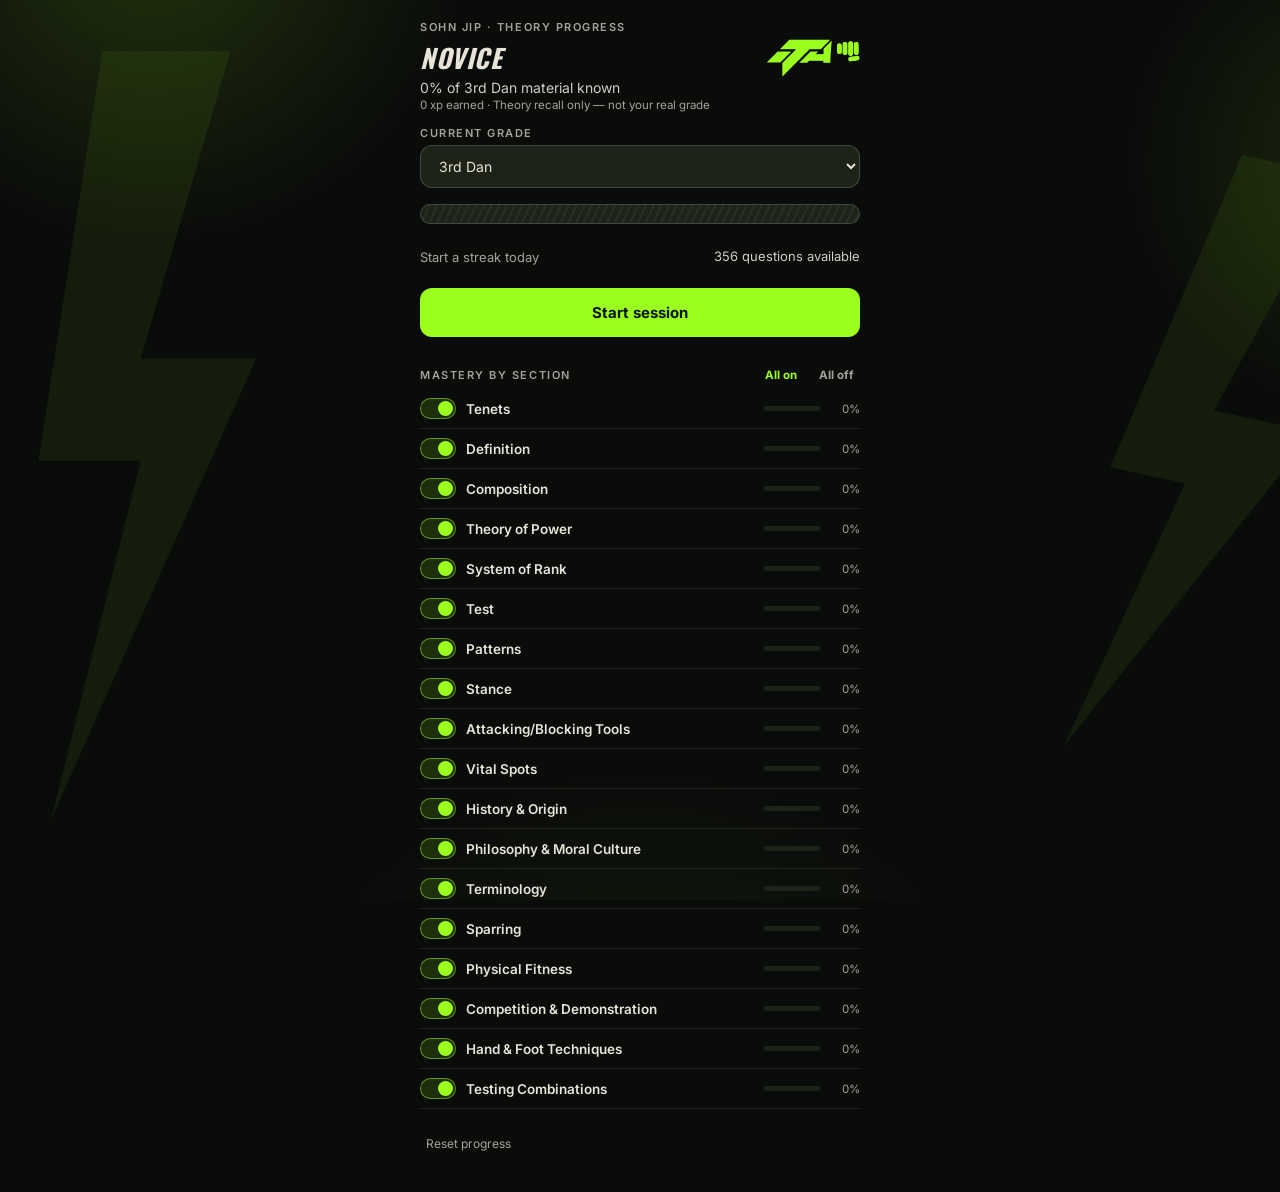
==== commit 4cc656b7: "Make the course a separate page - index.html restored to its original version; no link to the course" ====
--- a/index.html
+++ b/index.html
@@ -10,7 +10,6 @@
 <link rel="preconnect" href="https://fonts.googleapis.com">
 <link rel="preconnect" href="https://fonts.gstatic.com" crossorigin>
 <link href="https://fonts.googleapis.com/css2?family=Oswald:wght@500;600;700&family=Inter:wght@400;500;600;700&display=swap" rel="stylesheet">
-<link rel="stylesheet" href="course/course.css">
 <style>
   :root{
     --ink:#0A0C0A;
@@ -90,10 +89,6 @@
   <path d="M420,700 L465,700 L435,800 L475,800 L400,900 L430,780 L395,780 Z" fill="#9BFF1F"/>
 </svg>
 <div id="root"></div>
-<script src="course/course.js"></script>
-<script src="course/module-1.js"></script>
-<script src="course/diagrams.js"></script>
-<script src="course/engine.js"></script>
 <script>
 
 var GRADE_OPTIONS = [
@@ -923,7 +918,6 @@
   if(view==="home"){ root.innerHTML = renderHome(); attachHomeHandlers(); return; }
   if(view==="session"){ root.innerHTML = renderSession(); attachSessionHandlers(); return; }
   if(view==="summary"){ root.innerHTML = renderSummary(); attachSummaryHandlers(); return; }
-  if(view==="course"){ Course.render(root); return; }
 }
 
 function progressBar(progressPct){
@@ -978,7 +972,6 @@
       '<div style="font-size:13px;color:var(--dobok-dim);">'+due+' questions available</div>'+
     '</div>'+
     '<button id="start-btn" class="btn-primary"'+(anyTopicEnabled()?"":" disabled")+' style="margin-top:22px;">'+(anyTopicEnabled() ? (due>0 ? "Start session" : "Study anyway") : "Select a section below")+'</button>'+
-    (typeof Course !== "undefined" ? '<button id="course-btn" class="btn-ghost" style="margin-top:10px;">4th Dan theory course &rarr;</button>' : '')+
     '<div style="margin-top:30px;">'+
       '<div style="display:flex;justify-content:space-between;align-items:center;margin-bottom:6px;">'+
         '<div class="eyebrow">Mastery by section</div>'+
@@ -1001,8 +994,6 @@
     if(session.queue.length===0){ return; }
     view = "session"; render();
   };
-  var courseBtn = document.getElementById('course-btn');
-  if(courseBtn) courseBtn.onclick = function(){ Course.open(); };
   document.querySelectorAll('.topic-toggle[data-topic]').forEach(function(el){
     el.onclick = function(){
       var k = el.getAttribute('data-topic');
